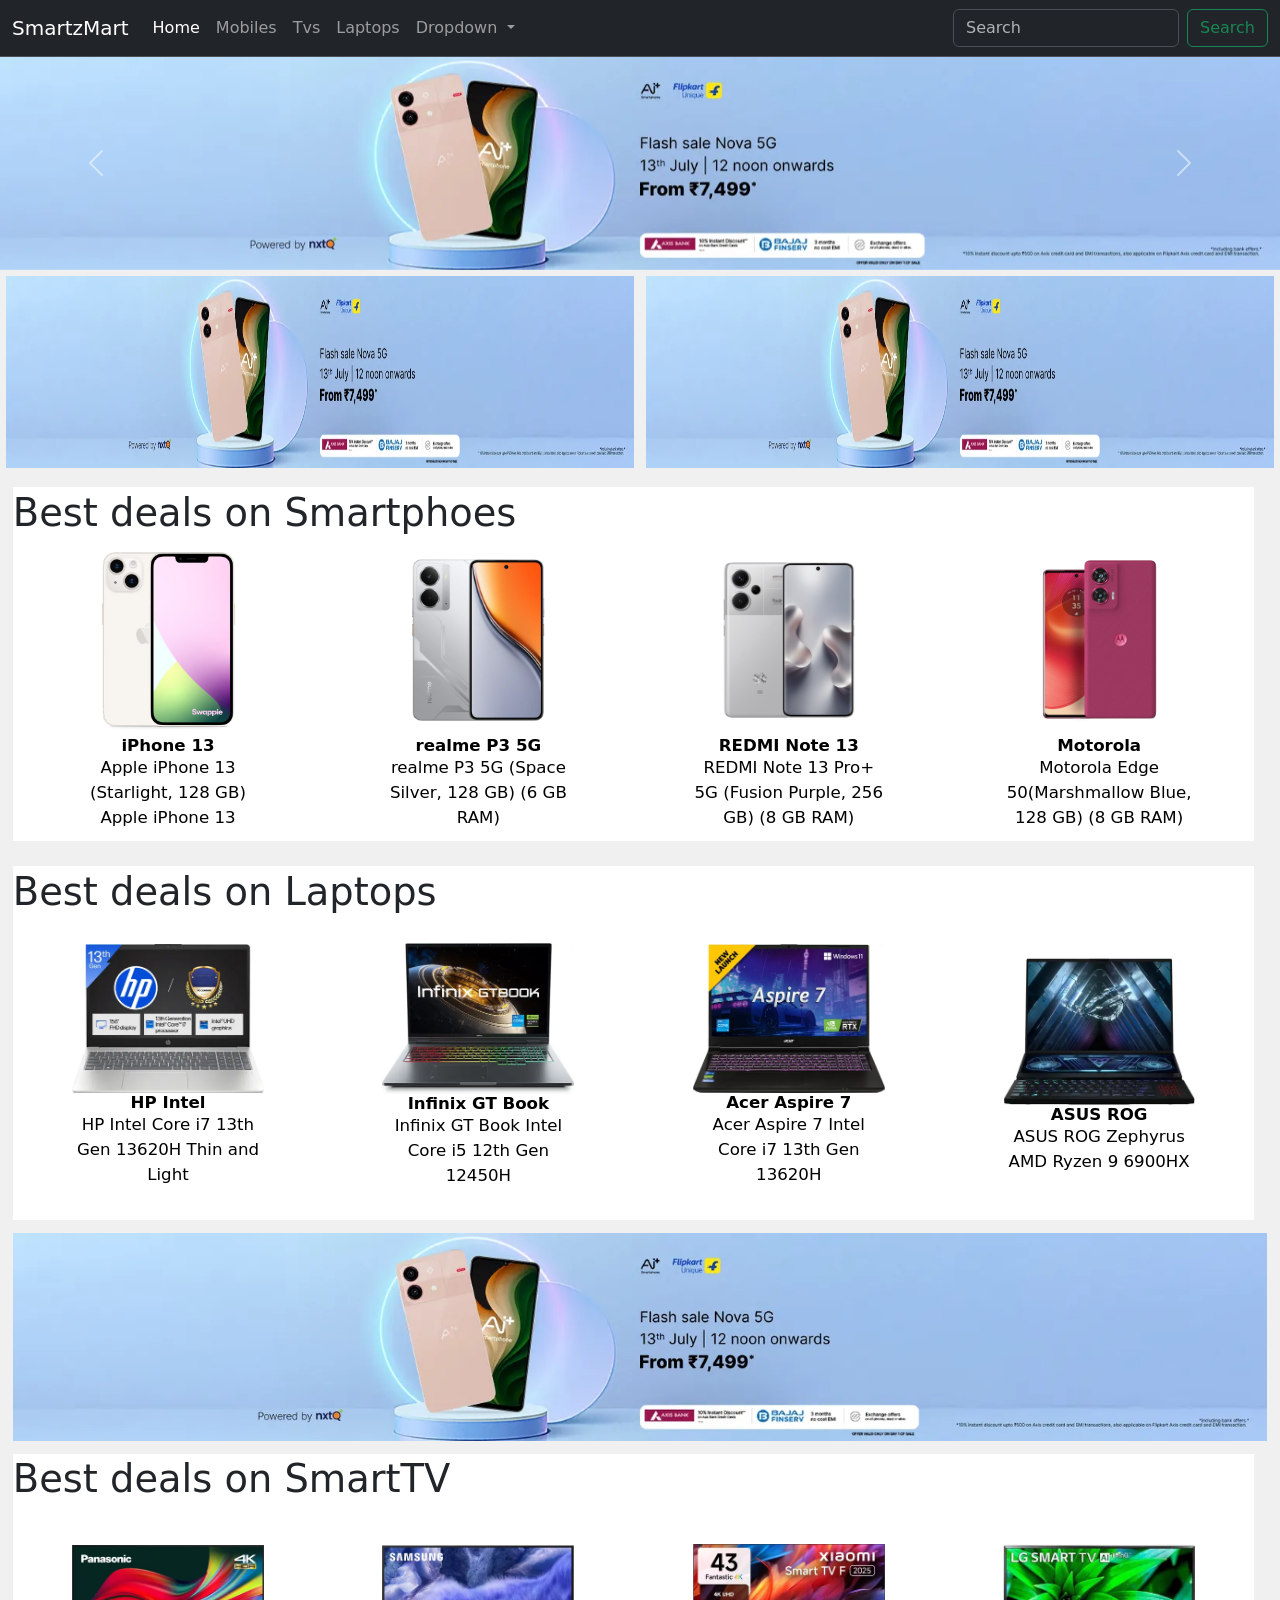
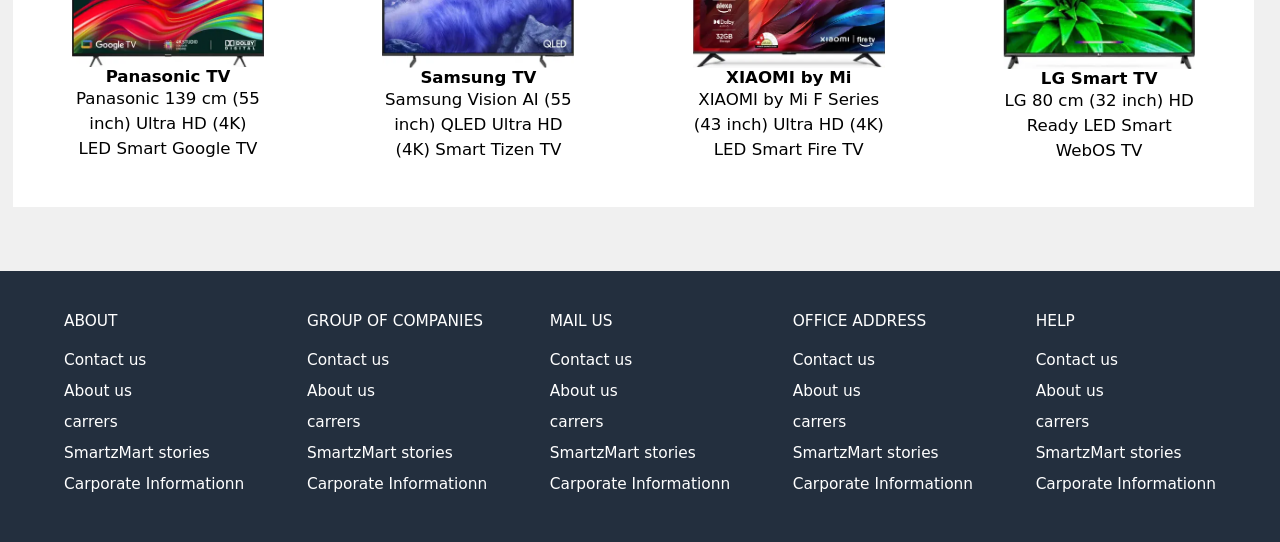
==== index.html @ 35d2e5a9 "Initial project upload" ====
<!DOCTYPE html>
<html lang="en">

<head>
  <meta charset="UTF-8">
  <meta name="viewport" content="width=device-width, initial-scale=1.0">
  <title>Home page</title>
  <link rel="stylesheet" href="	https://cdn.jsdelivr.net/npm/bootstrap@5.3.7/dist/css/bootstrap.min.css">
  <link rel="stylesheet" href="style.css">
</head>

<body>
  <header>
    <nav class="navbar bg-dark border-bottom navbar-expand-md border-body" data-bs-theme="dark">
      <div class="container-fluid">
        <a class="navbar-brand" href="#">SmartzMart</a>
        <button class="navbar-toggler" type="button" data-bs-toggle="collapse" data-bs-target="#navbarSupportedContent"
          aria-controls="navbarSupportedContent" aria-expanded="false" aria-label="Toggle navigation">
          <span class="navbar-toggler-icon"></span>
        </button>
        <div class="collapse navbar-collapse" id="navbarSupportedContent">
          <ul class="navbar-nav me-auto mb-2 mb-lg-0">
            <li class="nav-item">
              <a class="nav-link active" aria-current="page" href="index.html">Home</a>
            </li>
            <li class="nav-item">
              <a class="nav-link" href="mobiles.html">Mobiles</a>
            </li>
            <li class="nav-item">
              <a class="nav-link" href="Tvs.html">Tvs</a>
            </li>
            <li class="nav-item">
              <a class="nav-link" href="laptops.html">Laptops</a>
            </li>
            <li class="nav-item dropdown">
              <a class="nav-link dropdown-toggle" href="#" role="button" data-bs-toggle="dropdown"
                aria-expanded="false">
                Dropdown
              </a>
              <ul class="dropdown-menu">
                <li><a class="dropdown-item" href="Contact.html">Contact us</a></li>
                <li><a class="dropdown-item" href="Support.html">Supports</a></li>
              </ul>
            </li>
          </ul>
          <form class="d-flex" role="search">
            <input class="form-control me-2" type="search" placeholder="Search" aria-label="Search" />
            <button class="btn btn-outline-success" type="submit">Search</button>
          </form>
        </div>
      </div>
    </nav>
  </header>
  <main>
   <div id="carouselExampleInterval" class="carousel slide" data-bs-ride="carousel">
  <div class="carousel-inner">
    <div class="carousel-item active" data-bs-interval="2500">
      <img src="Images/flipcart.webp" class="d-block w-100" alt="image not load..!">
    </div>
    <div class="carousel-item" data-bs-interval="2000">
      <img src="Images/flipcart.webp" class="d-block w-100" alt="image not load..!">
    </div>
    <div class="carousel-item" data-bs-interval="2000">
      <img src="Images/flipcart.webp" class="d-block w-100" alt="image not load..!">
    </div>
     <div class="carousel-item" data-bs-interval="2000">
      <img src="Images/flipcart.webp" class="d-block w-100" alt="image not load..!">
    </div> 
    <div class="carousel-item">
      <img src="Images/flipcart.webp" class="d-block w-100" alt="image not load..!">
    </div>
  </div>
  <button class="carousel-control-prev" type="button" data-bs-target="#carouselExampleInterval" data-bs-slide="prev">
    <span class="carousel-control-prev-icon" aria-hidden="true"></span>
    <span class="visually-hidden">Previous</span>
  </button>
  <button class="carousel-control-next" type="button" data-bs-target="#carouselExampleInterval" data-bs-slide="next">
    <span class="carousel-control-next-icon" aria-hidden="true"></span>
    <span class="visually-hidden">Next</span>
  </button>
  </div>
</div>
<div class="ad1">
      <img src="Images/flipcart.webp" alt="">
      <img src="Images/flipcart.webp" alt="">
    </div>

    <div class="heading">
      <h1>Best deals on Smartphoes</h1>
    </div>
    <div class="cards">
      <div class="card1">
        <a href="mobiles.html" target="_blank"><img src="Images/iphone.avif" class="card-img-top ">
        <div class="card-body">
          <h5 class="card-title"><a href="mobiles.html" target="_blank"><b>iPhone 13</b></h5>
          <p class="card-text">Apple iPhone 13 (Starlight, 128 GB) Apple iPhone 13 </p></a>
        </div>
      </div>
      <div class="card2">
        <a href="mobiles.html"  target="_blank"><img src="Images/realme.png" class="card-img-top">
        <div class="card-body">
          <h5 class="card-title"><a href="mobiles.html" target="_blank"><b>realme P3 5G</b></h5>
          <p class="card-text">realme P3 5G (Space Silver, 128 GB) (6 GB RAM)</p></a>
        </div>
      </div>
      <div class="card3">
        <a href="mobiles.html" target="_blank"><img src="Images/redme.png" class="card-img-top">
        <div class="card-body">
          <h5 class="card-title"><a href="mobiles.html" target="_blank"><b>REDMI Note 13</b></h5>
          <p class="card-text">REDMI Note 13 Pro+ 5G (Fusion Purple, 256 GB) (8 GB RAM)</p></a>
        </div>
      </div>
      <div class="card4">
        <a href="mobiles.html" target="_blank"><img src="Images/moto.png" class="card-img-top">
        <div class="card-body">
          <h5 class="card-title"><a href="mobiles.html" target="_blank"><b>Motorola</b></h5>
          <p class="card-text">Motorola Edge 50(Marshmallow Blue, 128 GB) (8 GB RAM)</p></a>
        </div>
      </div>
    </div>

    
    <div class="heading1">
      <h1>Best deals on Laptops</h1>
    </div>
    <div class="cards1">
      <div class="card5">
        <a href="laptops.html" target="_blank"><img src="Images/Hp.webp" class="card-img-top">
        <div class="card-body">
          <h5 class="card-title"><a href="mobiles.html" target="_blank"><b>HP Intel</b></h5>
          <p class="card-text">HP Intel Core i7 13th Gen 13620H Thin and Light </p></a>
        </div>
      </div>
      <div class="card6">
        <a href="laptops.html" target="_blank"><img src="Images/infinix.webp" class="card-img-top">
        <div class="card-body">
          <h5 class="card-title"><a href="mobiles.html" target="_blank"><b>Infinix GT Book</b></h5>
          <p class="card-text">Infinix GT Book Intel Core i5 12th Gen 12450H</p></a>
        </div>
      </div>
      <div class="card7">
        <a href="laptops.html target="_blank""><img src="Images/acer.webp" class="card-img-top">
        <div class="card-body">
          <h5 class="card-title"><a href="mobiles.html" target="_blank"><b>Acer Aspire 7</b></h5>
          <p class="card-text">Acer Aspire 7 Intel Core i7 13th Gen 13620H</p></a>
        </div>
      </div>
      <div class="card8">
        <a href="laptops.html" target="_blank"><img src="Images/asus.webp" class="card-img-top">
        <div class="card-body">
          <h5 class="card-title"><a href="mobiles.html" target="_blank"><b>ASUS ROG</b></h5>
          <p class="card-text">ASUS ROG Zephyrus AMD Ryzen 9 6900HX</p></a>
        </div>
      </div>
    </div>
     <div class="item">
      <img src="Images/flipcart.webp" class="d-block w-100" alt="image not load..!">
    </div>

    <div class="heading2">
      <h1>Best deals on SmartTV</h1>
    </div>
    <div class="cards2">
      <div class="card9">
        <a href="Tvs.html" target="_blank"><img src="Images/panasonic.webp" class="card-img-top">
        <div class="card-body">
          <h5 class="card-title"><b>Panasonic TV</b></h5>
          <p class="card-text">Panasonic 139 cm (55 inch) Ultra HD (4K) LED Smart Google TV</p></a>
        </div>
      </div>
      <div class="card10">
        <a href="Tvs.html" target="_blank"><img src="Images/samsung.webp" class="card-img-top">
        <div class="card-body">
          <h5 class="card-title"><b>Samsung TV</b></h5>
          <p class="card-text">Samsung Vision AI (55 inch) QLED Ultra HD (4K) Smart Tizen TV</p></a>
        </div>
      </div>
      <div class="card11">
        <a href="Tvs.html" target="_blank"><img src="Images/xiaomi.webp" class="card-img-top">
        <div class="card-body">
          <h5 class="card-title"><b>XIAOMI by Mi</b></h5>
          <p class="card-text">XIAOMI by Mi F Series (43 inch) Ultra HD (4K) LED Smart Fire TV</p></a>
        </div>
      </div>
      <div class="card12">
        <a href="Tvs.html" target="_blank"><img src="Images/LG.webp" class="card-img-top">
        <div class="card-body">
          <h5 class="card-title"><b>LG Smart TV</b></h5>
          <p class="card-text">LG 80 cm (32 inch) HD Ready LED Smart WebOS TV</p></a>
        </div>
      </div>
    </div>
  </main>

  <footer>
    <div class="footer">
      <div class="footer-data">
        <div class="about">
          <ul>
            <p>ABOUT</p>
            <li>Contact us</li>
            <li>About us</li>
            <li>carrers</li>
            <li>SmartzMart stories</li>
            <li>Carporate Informationn</li>
          </ul>
        </div>
        <div class="group-of-companies">
          <ul>
            <p>GROUP OF COMPANIES</p>
            <li>Contact us</li>
            <li>About us</li>
            <li>carrers</li>
            <li>SmartzMart stories</li>
            <li>Carporate Informationn</li>
          </ul>
        </div>
        <div class="mail">
          <ul>
            <p>MAIL US</p>
            <li>Contact us</li>
            <li>About us</li>
            <li>carrers</li>
            <li>SmartzMart stories</li>
            <li>Carporate Informationn</li>
          </ul>
        </div>
        <div class="office-address">
          <ul>
            <p>OFFICE ADDRESS</p>
            <li>Contact us</li>
            <li>About us</li>
            <li>carrers</li>
            <li>SmartzMart stories</li>
            <li>Carporate Informationn</li>
          </ul>
        </div>
        <div class="help">
          <ul>
            <p>HELP</p>
            <li>Contact us</li>
            <li>About us</li>
            <li>carrers</li>
            <li>SmartzMart stories</li>
            <li>Carporate Informationn</li>
          </ul>
        </div>
      </div>
    </div>
  </footer>
  <script src="https://cdn.jsdelivr.net/npm/bootstrap@5.3.7/dist/js/bootstrap.bundle.min.js" rel="stylesheet"></script>
</body>

</html>
---- style.css ----
* {
    margin: 0;
    padding: 0;
}

body {
    background-color: #f0f0f0;
}

.ad1 {
    display: flex;
    justify-content: space-between;
    padding: 0.5vw;
}

.ad1 img {
    width: 49vw;
    height: 15vw;
}

.card-title,
.card-text {
    font-size: 1.3vw;
    text-align: center;
}

.cards {
    display: flex;
    justify-content: space-around;
    position: relative;
    background-color: rgb(255, 255, 255);
    width: 97vw;
    height: 24vw;
    left: 1vw;
    align-items: center;
}

.card1 {
    width: 15vw;

}

.card2 {
    width: 15vw;

}

.card3 {
    width: 15vw;

}

.card4 {
    width: 15vw;

}

.cards1 {
    display: flex;
    justify-content: space-around;
    position: relative;
    background-color: rgb(255, 255, 255);
    width: 97vw;
    top: 1vw;
    height: 24vw;
    left: 1vw;
    align-items: center;
}

.card5 {
    width: 15vw;

}

.card6 {
    width: 15vw;

}

.card7 {
    width: 15vw;

}

.card8 {
    width: 15vw;

}

.cards2 {
    display: flex;
    justify-content: space-around;
    position: relative;
    top: 2vw;
    background-color: rgb(255, 255, 255);
    width: 97vw;
    height: 24vw;
    left: 1vw;
    align-items: center;
}

.card9 {
    width: 15vw;

}

.card10 {
    width: 15vw;

}

.card11 {
    width: 15vw;

}

.card12 {
    width: 15vw;

}

.heading h1 {
    position: relative;
    top: 1vw;
    display: flex;
    font-size: 3vw;
    background-color: rgb(255, 255, 255);
    width: 97vw;
    left: 1vw;
    height: 4vw;
    align-items: anchor-center;
}

.heading1 h1 {
    position: relative;
    top: 2vw;
    display: flex;
    font-size: 3vw;
    background-color: rgb(255, 255, 255);
    width: 97vw;
    left: 1vw;
    height: 4vw;
    align-items: center;
}

.heading2 h1 {
    position: relative;
    top: 3vw;
    display: flex;
    font-size: 3vw;
    background-color: rgb(255, 255, 255);
    width: 97vw;
    left: 1vw;
    height: 4vw;
    align-items: center;
}
@media (max-width: 768px) {
    .heading h1 {
        display: flex;
        justify-content: center;
        text-align: center;
        font-size: 4vw;
    }
      .heading1 h1 {
        display: flex;
        justify-content: center;
        text-align: center;
        font-size: 4vw;
    } 
     .heading2 h1 {
        display: flex;
        justify-content: center;
        text-align: center;
        font-size: 4vw;
    }

    
}
.col-md {
    display: flex;
    justify-content: space-around;
    gap: 15vw;
}

a {
    text-decoration: none;
    color: black
}
.item{
        width: 98%;
    position: relative;
    left: 1vw;
    top: 2vw;
}

.footer {
    background-color: #232F3E;
    height: auto;
    padding: 3vw 5vw;
    position: relative;
    top: 7vw;
}

.footer-data {
    display: flex;
    flex-wrap: wrap;
    justify-content: space-between;
    color: white;
    font-size: clamp(0.8rem, 1.2vw, 1.1rem);
    width: 100%;
    gap: 2vw;
}

.footer-data ul {
    margin: 0;
    padding: 0;
}

.footer-data ul li {
    list-style: none;
    margin-bottom: 0.5rem;
}
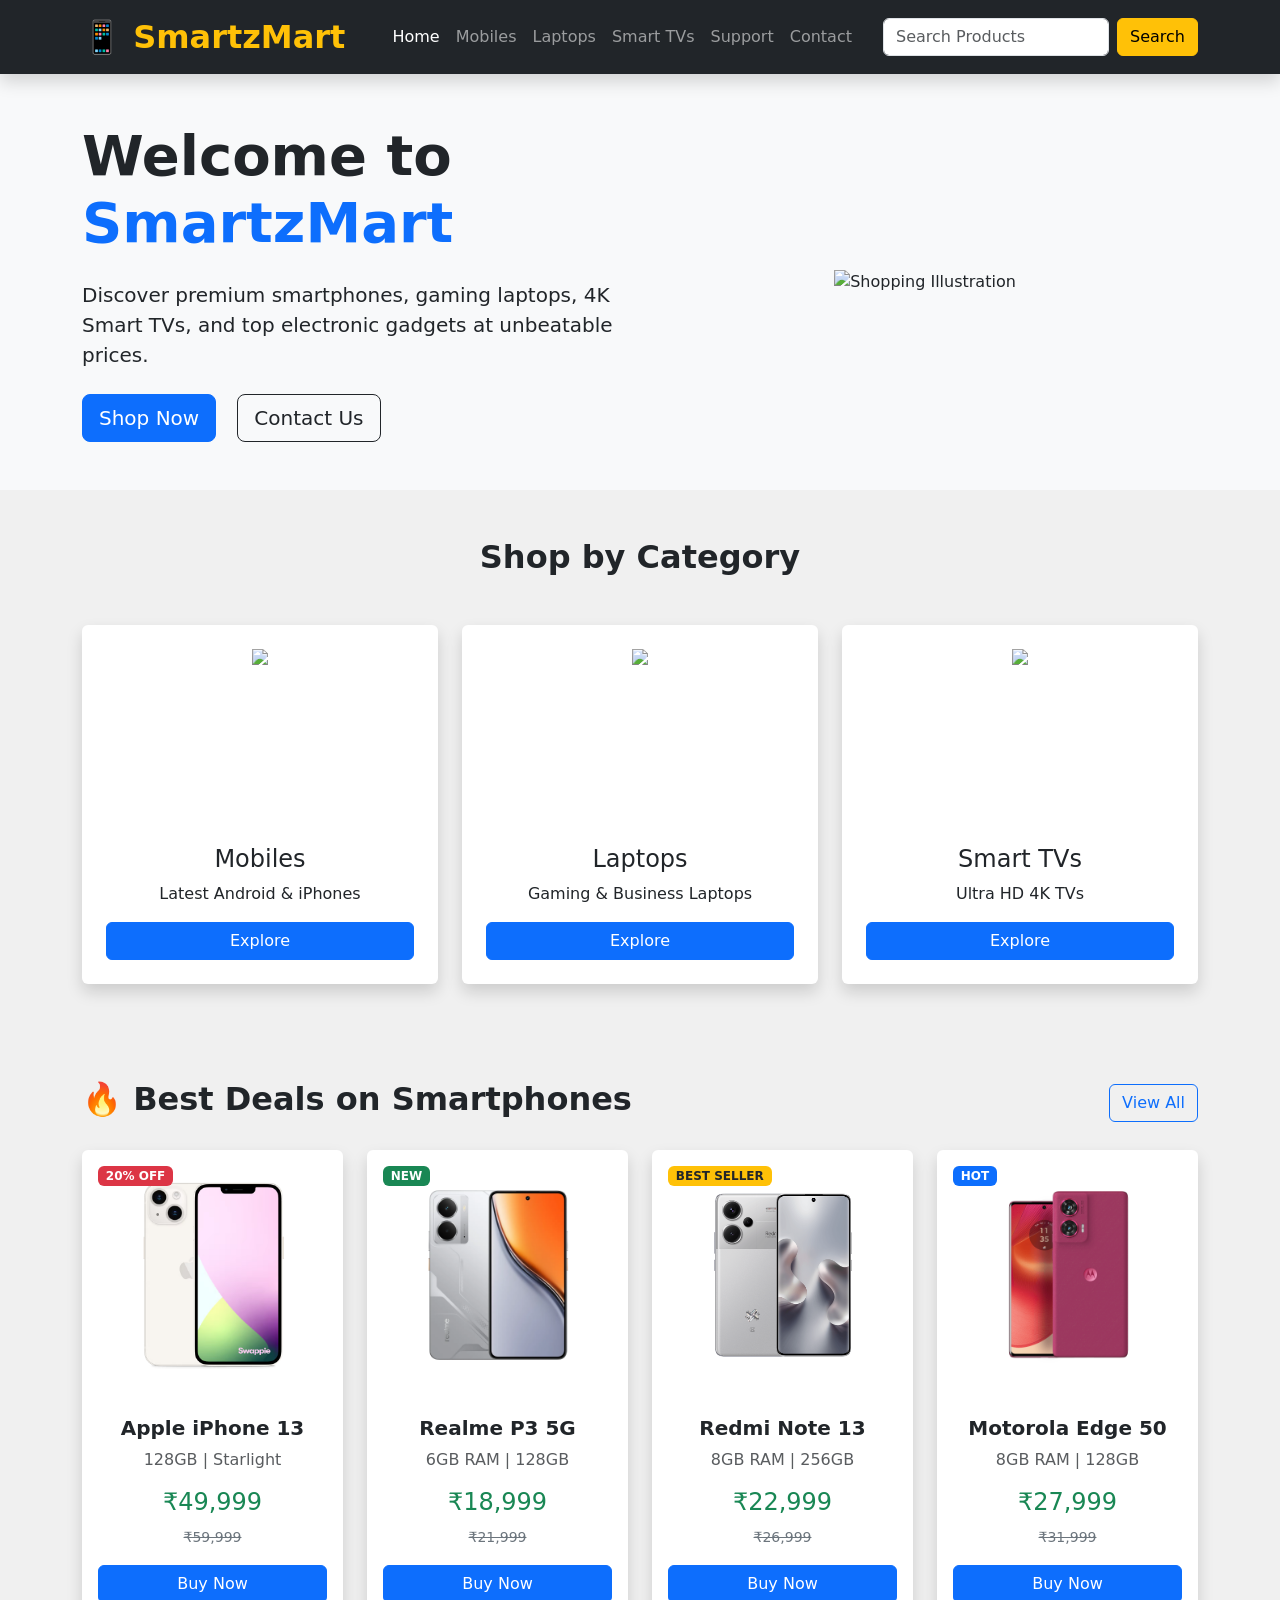
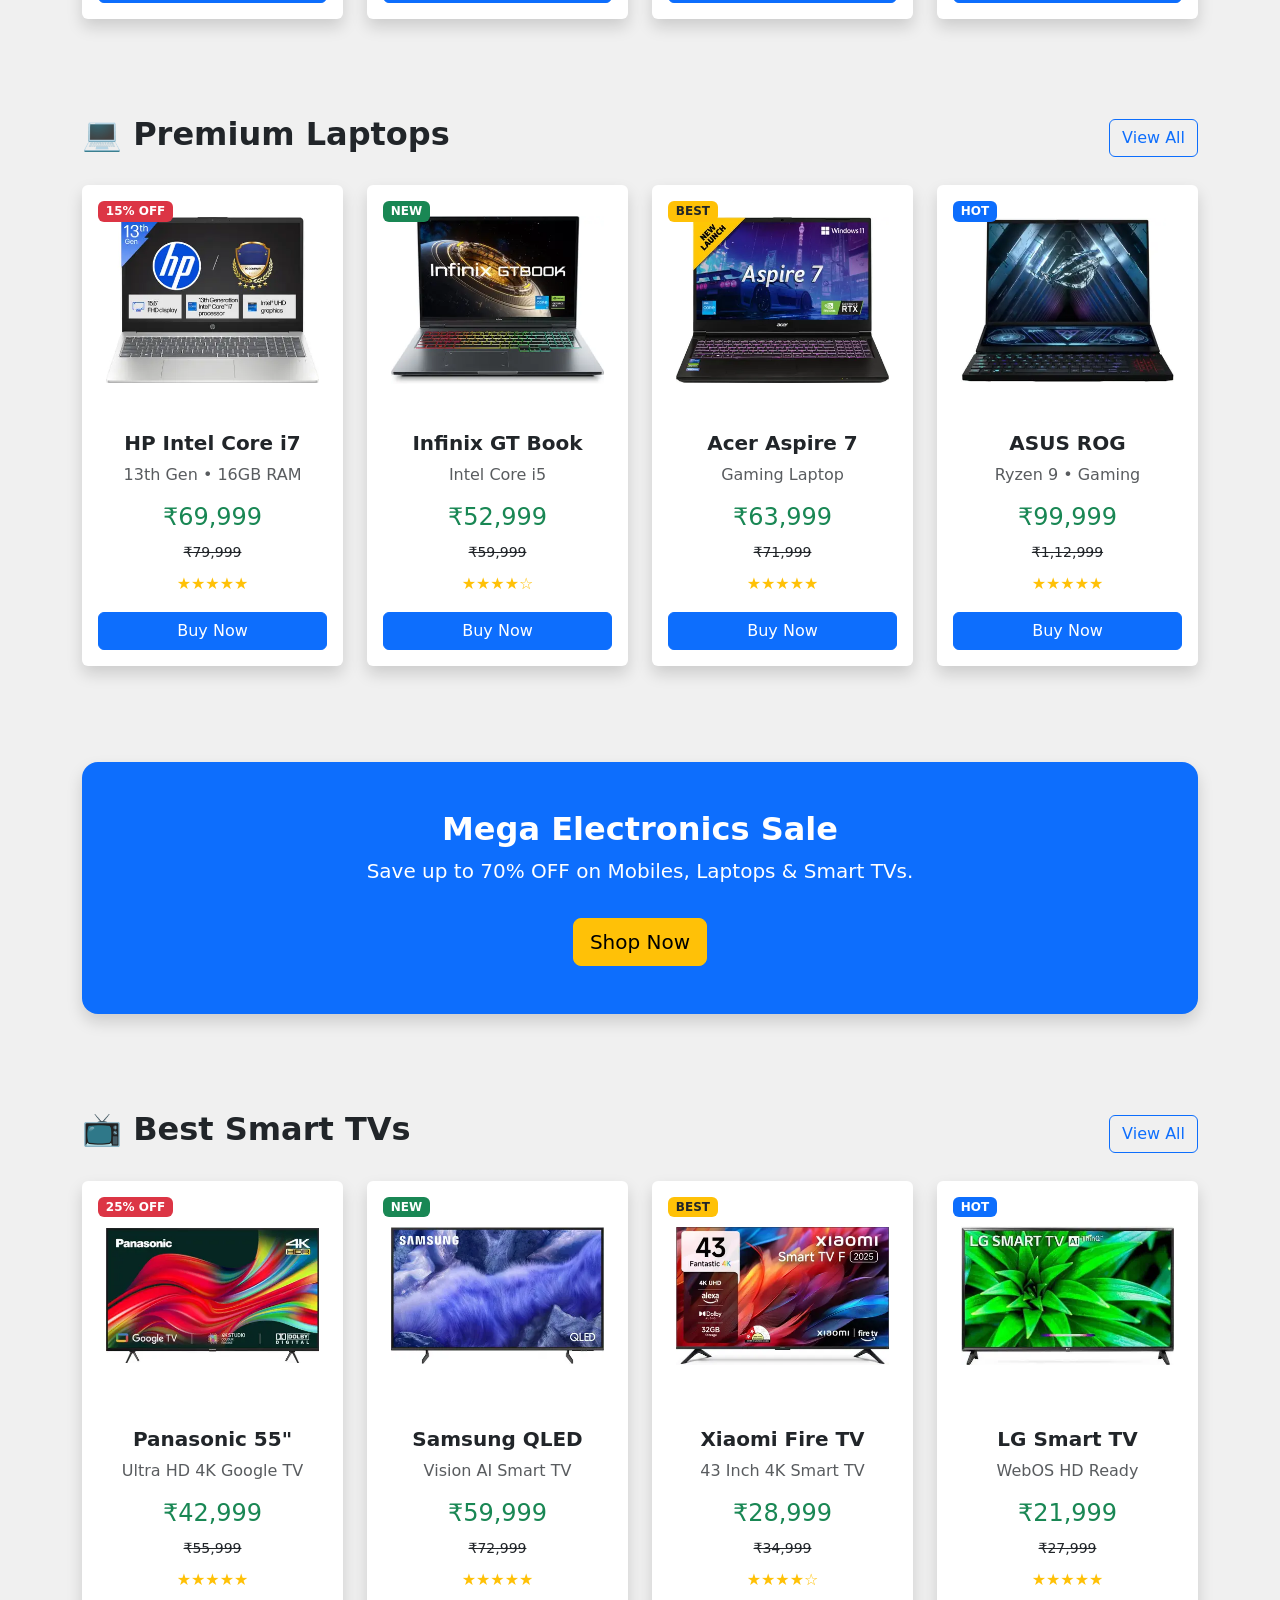
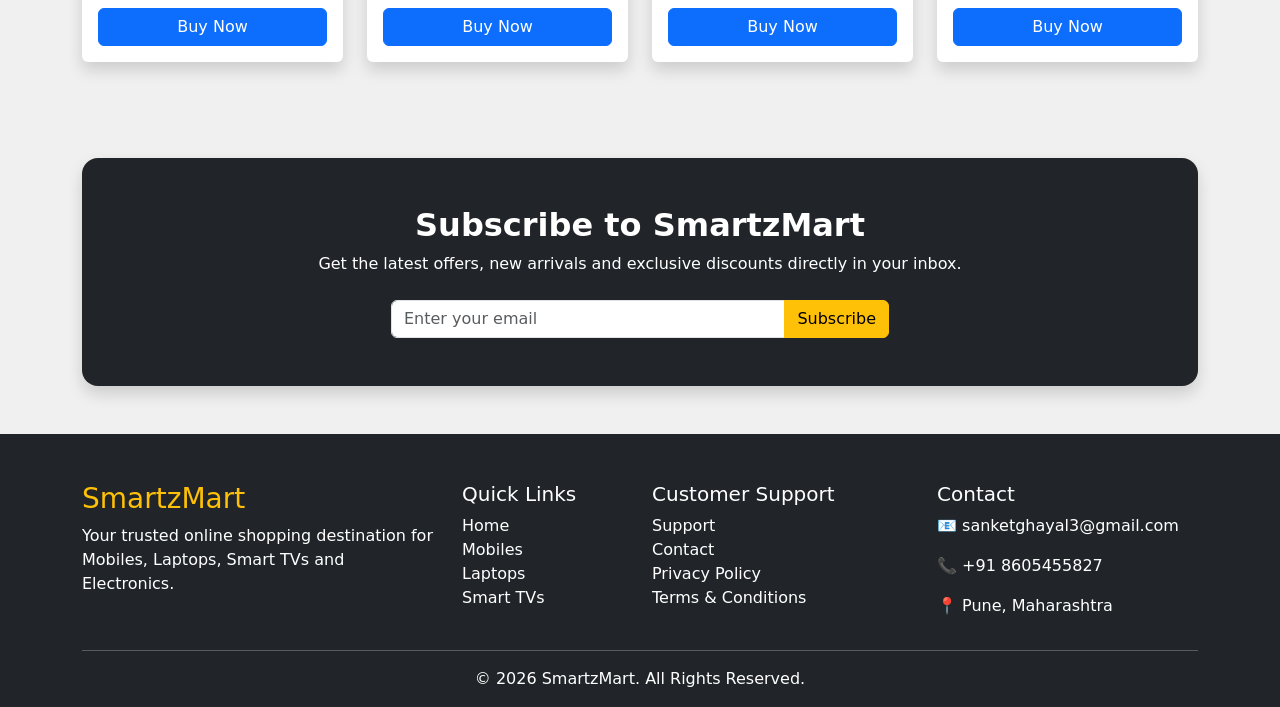
==== commit 7110a3c1: "Update print statement from 'Hello' to 'Goodbye'" ====
--- a/index.html
+++ b/index.html
@@ -1,254 +1,1059 @@
 <!DOCTYPE html>
 <html lang="en">
-
 <head>
   <meta charset="UTF-8">
   <meta name="viewport" content="width=device-width, initial-scale=1.0">
-  <title>Home page</title>
-  <link rel="stylesheet" href="	https://cdn.jsdelivr.net/npm/bootstrap@5.3.7/dist/css/bootstrap.min.css">
+  <title>SmartzMart – Home</title>
+  <!-- Bootstrap CSS — NO leading space! -->
+  <link rel="stylesheet" href="https://cdn.jsdelivr.net/npm/bootstrap@5.3.7/dist/css/bootstrap.min.css">
   <link rel="stylesheet" href="style.css">
 </head>
-
 <body>
-  <header>
-    <nav class="navbar bg-dark border-bottom navbar-expand-md border-body" data-bs-theme="dark">
-      <div class="container-fluid">
-        <a class="navbar-brand" href="#">SmartzMart</a>
-        <button class="navbar-toggler" type="button" data-bs-toggle="collapse" data-bs-target="#navbarSupportedContent"
-          aria-controls="navbarSupportedContent" aria-expanded="false" aria-label="Toggle navigation">
-          <span class="navbar-toggler-icon"></span>
+
+<!-- ================= NAVBAR ================= -->
+
+<nav class="navbar navbar-expand-lg navbar-dark bg-dark sticky-top shadow">
+    <div class="container">
+
+        <!-- Logo -->
+        <a class="navbar-brand fw-bold fs-2 text-warning" href="index.html">
+            📱 SmartzMart
+        </a>
+
+        <!-- Mobile Toggle -->
+        <button class="navbar-toggler" type="button"
+            data-bs-toggle="collapse"
+            data-bs-target="#navbarNav">
+
+            <span class="navbar-toggler-icon"></span>
         </button>
-        <div class="collapse navbar-collapse" id="navbarSupportedContent">
-          <ul class="navbar-nav me-auto mb-2 mb-lg-0">
-            <li class="nav-item">
-              <a class="nav-link active" aria-current="page" href="index.html">Home</a>
-            </li>
-            <li class="nav-item">
-              <a class="nav-link" href="mobiles.html">Mobiles</a>
-            </li>
-            <li class="nav-item">
-              <a class="nav-link" href="Tvs.html">Tvs</a>
-            </li>
-            <li class="nav-item">
-              <a class="nav-link" href="laptops.html">Laptops</a>
-            </li>
-            <li class="nav-item dropdown">
-              <a class="nav-link dropdown-toggle" href="#" role="button" data-bs-toggle="dropdown"
-                aria-expanded="false">
-                Dropdown
-              </a>
-              <ul class="dropdown-menu">
-                <li><a class="dropdown-item" href="Contact.html">Contact us</a></li>
-                <li><a class="dropdown-item" href="Support.html">Supports</a></li>
-              </ul>
-            </li>
-          </ul>
-          <form class="d-flex" role="search">
-            <input class="form-control me-2" type="search" placeholder="Search" aria-label="Search" />
-            <button class="btn btn-outline-success" type="submit">Search</button>
-          </form>
+
+        <div class="collapse navbar-collapse" id="navbarNav">
+
+            <!-- Menu -->
+            <ul class="navbar-nav mx-auto">
+
+                <li class="nav-item">
+                    <a class="nav-link active" href="index.html">Home</a>
+                </li>
+
+                <li class="nav-item">
+                    <a class="nav-link" href="mobiles.html">Mobiles</a>
+                </li>
+
+                <li class="nav-item">
+                    <a class="nav-link" href="laptops.html">Laptops</a>
+                </li>
+
+                <li class="nav-item">
+                    <a class="nav-link" href="Tvs.html">Smart TVs</a>
+                </li>
+
+                <li class="nav-item">
+                    <a class="nav-link" href="Support.html">Support</a>
+                </li>
+
+                <li class="nav-item">
+                    <a class="nav-link" href="Contact.html">Contact</a>
+                </li>
+
+            </ul>
+
+            <!-- Search -->
+            <form class="d-flex">
+                <input class="form-control me-2"
+                    type="search"
+                    placeholder="Search Products">
+
+                <button class="btn btn-warning">
+                    Search
+                </button>
+            </form>
+
         </div>
-      </div>
-    </nav>
-  </header>
-  <main>
-   <div id="carouselExampleInterval" class="carousel slide" data-bs-ride="carousel">
-  <div class="carousel-inner">
-    <div class="carousel-item active" data-bs-interval="2500">
-      <img src="Images/flipcart.webp" class="d-block w-100" alt="image not load..!">
     </div>
-    <div class="carousel-item" data-bs-interval="2000">
-      <img src="Images/flipcart.webp" class="d-block w-100" alt="image not load..!">
-    </div>
-    <div class="carousel-item" data-bs-interval="2000">
-      <img src="Images/flipcart.webp" class="d-block w-100" alt="image not load..!">
-    </div>
-     <div class="carousel-item" data-bs-interval="2000">
-      <img src="Images/flipcart.webp" class="d-block w-100" alt="image not load..!">
-    </div> 
-    <div class="carousel-item">
-      <img src="Images/flipcart.webp" class="d-block w-100" alt="image not load..!">
-    </div>
-  </div>
-  <button class="carousel-control-prev" type="button" data-bs-target="#carouselExampleInterval" data-bs-slide="prev">
-    <span class="carousel-control-prev-icon" aria-hidden="true"></span>
-    <span class="visually-hidden">Previous</span>
-  </button>
-  <button class="carousel-control-next" type="button" data-bs-target="#carouselExampleInterval" data-bs-slide="next">
-    <span class="carousel-control-next-icon" aria-hidden="true"></span>
-    <span class="visually-hidden">Next</span>
-  </button>
-  </div>
-</div>
-<div class="ad1">
-      <img src="Images/flipcart.webp" alt="">
-      <img src="Images/flipcart.webp" alt="">
-    </div>
-
-    <div class="heading">
-      <h1>Best deals on Smartphoes</h1>
-    </div>
-    <div class="cards">
-      <div class="card1">
-        <a href="mobiles.html" target="_blank"><img src="Images/iphone.avif" class="card-img-top ">
-        <div class="card-body">
-          <h5 class="card-title"><a href="mobiles.html" target="_blank"><b>iPhone 13</b></h5>
-          <p class="card-text">Apple iPhone 13 (Starlight, 128 GB) Apple iPhone 13 </p></a>
-        </div>
-      </div>
-      <div class="card2">
-        <a href="mobiles.html"  target="_blank"><img src="Images/realme.png" class="card-img-top">
-        <div class="card-body">
-          <h5 class="card-title"><a href="mobiles.html" target="_blank"><b>realme P3 5G</b></h5>
-          <p class="card-text">realme P3 5G (Space Silver, 128 GB) (6 GB RAM)</p></a>
-        </div>
-      </div>
-      <div class="card3">
-        <a href="mobiles.html" target="_blank"><img src="Images/redme.png" class="card-img-top">
-        <div class="card-body">
-          <h5 class="card-title"><a href="mobiles.html" target="_blank"><b>REDMI Note 13</b></h5>
-          <p class="card-text">REDMI Note 13 Pro+ 5G (Fusion Purple, 256 GB) (8 GB RAM)</p></a>
-        </div>
-      </div>
-      <div class="card4">
-        <a href="mobiles.html" target="_blank"><img src="Images/moto.png" class="card-img-top">
-        <div class="card-body">
-          <h5 class="card-title"><a href="mobiles.html" target="_blank"><b>Motorola</b></h5>
-          <p class="card-text">Motorola Edge 50(Marshmallow Blue, 128 GB) (8 GB RAM)</p></a>
-        </div>
-      </div>
-    </div>
-
-    
-    <div class="heading1">
-      <h1>Best deals on Laptops</h1>
-    </div>
-    <div class="cards1">
-      <div class="card5">
-        <a href="laptops.html" target="_blank"><img src="Images/Hp.webp" class="card-img-top">
-        <div class="card-body">
-          <h5 class="card-title"><a href="mobiles.html" target="_blank"><b>HP Intel</b></h5>
-          <p class="card-text">HP Intel Core i7 13th Gen 13620H Thin and Light </p></a>
-        </div>
-      </div>
-      <div class="card6">
-        <a href="laptops.html" target="_blank"><img src="Images/infinix.webp" class="card-img-top">
-        <div class="card-body">
-          <h5 class="card-title"><a href="mobiles.html" target="_blank"><b>Infinix GT Book</b></h5>
-          <p class="card-text">Infinix GT Book Intel Core i5 12th Gen 12450H</p></a>
-        </div>
-      </div>
-      <div class="card7">
-        <a href="laptops.html target="_blank""><img src="Images/acer.webp" class="card-img-top">
-        <div class="card-body">
-          <h5 class="card-title"><a href="mobiles.html" target="_blank"><b>Acer Aspire 7</b></h5>
-          <p class="card-text">Acer Aspire 7 Intel Core i7 13th Gen 13620H</p></a>
-        </div>
-      </div>
-      <div class="card8">
-        <a href="laptops.html" target="_blank"><img src="Images/asus.webp" class="card-img-top">
-        <div class="card-body">
-          <h5 class="card-title"><a href="mobiles.html" target="_blank"><b>ASUS ROG</b></h5>
-          <p class="card-text">ASUS ROG Zephyrus AMD Ryzen 9 6900HX</p></a>
-        </div>
-      </div>
-    </div>
-     <div class="item">
-      <img src="Images/flipcart.webp" class="d-block w-100" alt="image not load..!">
-    </div>
-
-    <div class="heading2">
-      <h1>Best deals on SmartTV</h1>
-    </div>
-    <div class="cards2">
-      <div class="card9">
-        <a href="Tvs.html" target="_blank"><img src="Images/panasonic.webp" class="card-img-top">
-        <div class="card-body">
-          <h5 class="card-title"><b>Panasonic TV</b></h5>
-          <p class="card-text">Panasonic 139 cm (55 inch) Ultra HD (4K) LED Smart Google TV</p></a>
-        </div>
-      </div>
-      <div class="card10">
-        <a href="Tvs.html" target="_blank"><img src="Images/samsung.webp" class="card-img-top">
-        <div class="card-body">
-          <h5 class="card-title"><b>Samsung TV</b></h5>
-          <p class="card-text">Samsung Vision AI (55 inch) QLED Ultra HD (4K) Smart Tizen TV</p></a>
-        </div>
-      </div>
-      <div class="card11">
-        <a href="Tvs.html" target="_blank"><img src="Images/xiaomi.webp" class="card-img-top">
-        <div class="card-body">
-          <h5 class="card-title"><b>XIAOMI by Mi</b></h5>
-          <p class="card-text">XIAOMI by Mi F Series (43 inch) Ultra HD (4K) LED Smart Fire TV</p></a>
-        </div>
-      </div>
-      <div class="card12">
-        <a href="Tvs.html" target="_blank"><img src="Images/LG.webp" class="card-img-top">
-        <div class="card-body">
-          <h5 class="card-title"><b>LG Smart TV</b></h5>
-          <p class="card-text">LG 80 cm (32 inch) HD Ready LED Smart WebOS TV</p></a>
-        </div>
-      </div>
-    </div>
-  </main>
-
-  <footer>
-    <div class="footer">
-      <div class="footer-data">
-        <div class="about">
-          <ul>
-            <p>ABOUT</p>
-            <li>Contact us</li>
-            <li>About us</li>
-            <li>carrers</li>
-            <li>SmartzMart stories</li>
-            <li>Carporate Informationn</li>
-          </ul>
-        </div>
-        <div class="group-of-companies">
-          <ul>
-            <p>GROUP OF COMPANIES</p>
-            <li>Contact us</li>
-            <li>About us</li>
-            <li>carrers</li>
-            <li>SmartzMart stories</li>
-            <li>Carporate Informationn</li>
-          </ul>
-        </div>
-        <div class="mail">
-          <ul>
-            <p>MAIL US</p>
-            <li>Contact us</li>
-            <li>About us</li>
-            <li>carrers</li>
-            <li>SmartzMart stories</li>
-            <li>Carporate Informationn</li>
-          </ul>
-        </div>
-        <div class="office-address">
-          <ul>
-            <p>OFFICE ADDRESS</p>
-            <li>Contact us</li>
-            <li>About us</li>
-            <li>carrers</li>
-            <li>SmartzMart stories</li>
-            <li>Carporate Informationn</li>
-          </ul>
-        </div>
-        <div class="help">
-          <ul>
-            <p>HELP</p>
-            <li>Contact us</li>
-            <li>About us</li>
-            <li>carrers</li>
-            <li>SmartzMart stories</li>
-            <li>Carporate Informationn</li>
-          </ul>
-        </div>
-      </div>
-    </div>
-  </footer>
-  <script src="https://cdn.jsdelivr.net/npm/bootstrap@5.3.7/dist/js/bootstrap.bundle.min.js" rel="stylesheet"></script>
+</nav>
+<!-- ================= HERO ================= -->
+
+<section class="container-fluid bg-light py-5">
+
+<div class="container">
+
+<div class="row align-items-center">
+
+<div class="col-lg-6">
+
+<h1 class="display-4 fw-bold">
+
+Welcome to
+
+<span class="text-primary">
+
+SmartzMart
+
+</span>
+
+</h1>
+
+<p class="lead mt-4">
+
+Discover premium smartphones,
+
+gaming laptops,
+
+4K Smart TVs,
+
+and top electronic gadgets
+
+at unbeatable prices.
+
+</p>
+
+<div class="mt-4">
+
+<a href="mobiles.html"
+
+class="btn btn-primary btn-lg me-3">
+
+Shop Now
+
+</a>
+
+<a href="Contact.html"
+
+class="btn btn-outline-dark btn-lg">
+
+Contact Us
+
+</a>
+
+</div>
+
+</div>
+
+<div class="col-lg-6 text-center">
+
+<img src="Images/hero-shopping.png"
+
+class="img-fluid"
+
+alt="Shopping Illustration">
+
+</div>
+
+</div>
+
+</div>
+
+</section>
+
+<!-- ================= FEATURED CATEGORIES ================= -->
+
+<section class="container py-5">
+
+<h2 class="text-center fw-bold mb-5">
+
+Shop by Category
+
+</h2>
+
+<div class="row g-4">
+
+<div class="col-md-4">
+
+<div class="card shadow border-0 text-center p-4">
+
+<img src="Images/mobile-category.png"
+
+class="img-fluid mx-auto"
+
+style="height:180px;object-fit:contain;">
+
+<h4 class="mt-3">
+
+Mobiles
+
+</h4>
+
+<p>
+
+Latest Android & iPhones
+
+</p>
+
+<a href="mobiles.html"
+
+class="btn btn-primary">
+
+Explore
+
+</a>
+
+</div>
+
+</div>
+
+<div class="col-md-4">
+
+<div class="card shadow border-0 text-center p-4">
+
+<img src="Images/laptop-category.png"
+
+class="img-fluid mx-auto"
+
+style="height:180px;object-fit:contain;">
+
+<h4 class="mt-3">
+
+Laptops
+
+</h4>
+
+<p>
+
+Gaming & Business Laptops
+
+</p>
+
+<a href="laptops.html"
+
+class="btn btn-primary">
+
+Explore
+
+</a>
+
+</div>
+
+</div>
+
+<div class="col-md-4">
+
+<div class="card shadow border-0 text-center p-4">
+
+<img src="Images/tv-category.png"
+
+class="img-fluid mx-auto"
+
+style="height:180px;object-fit:contain;">
+
+<h4 class="mt-3">
+
+Smart TVs
+
+</h4>
+
+<p>
+
+Ultra HD 4K TVs
+
+</p>
+
+<a href="Tvs.html"
+
+class="btn btn-primary">
+
+Explore
+
+</a>
+
+</div>
+
+</div>
+
+</div>
+
+</section>
+<!-- ================= FEATURED MOBILES ================= -->
+
+<section class="container py-5">
+
+<div class="d-flex justify-content-between align-items-center mb-4">
+
+<h2 class="fw-bold">🔥 Best Deals on Smartphones</h2>
+
+<a href="mobiles.html" class="btn btn-outline-primary">
+View All
+</a>
+
+</div>
+
+<div class="row g-4">
+
+<!-- Product 1 -->
+
+<div class="col-lg-3 col-md-6">
+
+<div class="card h-100 shadow border-0 product-card">
+
+<span class="badge bg-danger position-absolute m-3">
+20% OFF
+</span>
+
+<img src="Images/iphone.avif"
+class="card-img-top p-4"
+style="height:250px;object-fit:contain;">
+
+<div class="card-body text-center">
+
+<h5 class="fw-bold">
+Apple iPhone 13
+</h5>
+
+<p class="text-muted">
+128GB | Starlight
+</p>
+
+<h4 class="text-success">
+₹49,999
+</h4>
+
+<small class="text-decoration-line-through text-secondary">
+₹59,999
+</small>
+
+<div class="mt-3">
+
+<a href="mobiles.html"
+class="btn btn-primary w-100">
+
+Buy Now
+
+</a>
+
+</div>
+
+</div>
+
+</div>
+
+</div>
+
+<!-- Product 2 -->
+
+<div class="col-lg-3 col-md-6">
+
+<div class="card h-100 shadow border-0 product-card">
+
+<span class="badge bg-success position-absolute m-3">
+NEW
+</span>
+
+<img src="Images/realme.png"
+class="card-img-top p-4"
+style="height:250px;object-fit:contain;">
+
+<div class="card-body text-center">
+
+<h5 class="fw-bold">
+Realme P3 5G
+</h5>
+
+<p class="text-muted">
+6GB RAM | 128GB
+</p>
+
+<h4 class="text-success">
+₹18,999
+</h4>
+
+<small class="text-decoration-line-through text-secondary">
+₹21,999
+</small>
+
+<div class="mt-3">
+
+<a href="mobiles.html"
+class="btn btn-primary w-100">
+
+Buy Now
+
+</a>
+
+</div>
+
+</div>
+
+</div>
+
+</div>
+
+<!-- Product 3 -->
+
+<div class="col-lg-3 col-md-6">
+
+<div class="card h-100 shadow border-0 product-card">
+
+<span class="badge bg-warning text-dark position-absolute m-3">
+BEST SELLER
+</span>
+
+<img src="Images/redme.png"
+class="card-img-top p-4"
+style="height:250px;object-fit:contain;">
+
+<div class="card-body text-center">
+
+<h5 class="fw-bold">
+Redmi Note 13
+</h5>
+
+<p class="text-muted">
+8GB RAM | 256GB
+</p>
+
+<h4 class="text-success">
+₹22,999
+</h4>
+
+<small class="text-decoration-line-through text-secondary">
+₹26,999
+</small>
+
+<div class="mt-3">
+
+<a href="mobiles.html"
+class="btn btn-primary w-100">
+
+Buy Now
+
+</a>
+
+</div>
+
+</div>
+
+</div>
+
+</div>
+
+<!-- Product 4 -->
+
+<div class="col-lg-3 col-md-6">
+
+<div class="card h-100 shadow border-0 product-card">
+
+<span class="badge bg-primary position-absolute m-3">
+HOT
+</span>
+
+<img src="Images/moto.png"
+class="card-img-top p-4"
+style="height:250px;object-fit:contain;">
+
+<div class="card-body text-center">
+
+<h5 class="fw-bold">
+Motorola Edge 50
+</h5>
+
+<p class="text-muted">
+8GB RAM | 128GB
+</p>
+
+<h4 class="text-success">
+₹27,999
+</h4>
+
+<small class="text-decoration-line-through text-secondary">
+₹31,999
+</small>
+
+<div class="mt-3">
+
+<a href="mobiles.html"
+class="btn btn-primary w-100">
+
+Buy Now
+
+</a>
+
+</div>
+
+</div>
+
+</div>
+
+</div>
+
+</div>
+
+</section>
+<!-- ================= LAPTOP SECTION ================= -->
+
+<section class="container py-5">
+
+<div class="d-flex justify-content-between align-items-center mb-4">
+
+<h2 class="fw-bold">
+💻 Premium Laptops
+</h2>
+
+<a href="laptops.html" class="btn btn-outline-primary">
+View All
+</a>
+
+</div>
+
+<div class="row g-4">
+
+<!-- HP -->
+
+<div class="col-lg-3 col-md-6">
+
+<div class="card product-card h-100 shadow border-0">
+
+<span class="badge bg-danger position-absolute m-3">
+15% OFF
+</span>
+
+<img src="Images/Hp.webp"
+class="card-img-top p-4"
+style="height:230px;object-fit:contain;">
+
+<div class="card-body text-center">
+
+<h5 class="fw-bold">
+HP Intel Core i7
+</h5>
+
+<p class="text-muted">
+13th Gen • 16GB RAM
+</p>
+
+<h4 class="text-success">
+₹69,999
+</h4>
+
+<small class="text-decoration-line-through">
+₹79,999
+</small>
+
+<div class="text-warning mt-2">
+★★★★★
+</div>
+
+<a href="laptops.html"
+class="btn btn-primary w-100 mt-3">
+
+Buy Now
+
+</a>
+
+</div>
+
+</div>
+
+</div>
+
+<!-- Infinix -->
+
+<div class="col-lg-3 col-md-6">
+
+<div class="card product-card h-100 shadow border-0">
+
+<span class="badge bg-success position-absolute m-3">
+NEW
+</span>
+
+<img src="Images/infinix.webp"
+class="card-img-top p-4"
+style="height:230px;object-fit:contain;">
+
+<div class="card-body text-center">
+
+<h5 class="fw-bold">
+Infinix GT Book
+</h5>
+
+<p class="text-muted">
+Intel Core i5
+</p>
+
+<h4 class="text-success">
+₹52,999
+</h4>
+
+<small class="text-decoration-line-through">
+₹59,999
+</small>
+
+<div class="text-warning mt-2">
+★★★★☆
+</div>
+
+<a href="laptops.html"
+class="btn btn-primary w-100 mt-3">
+
+Buy Now
+
+</a>
+
+</div>
+
+</div>
+
+</div>
+
+<!-- Acer -->
+
+<div class="col-lg-3 col-md-6">
+
+<div class="card product-card h-100 shadow border-0">
+
+<span class="badge bg-warning text-dark position-absolute m-3">
+BEST
+</span>
+
+<img src="Images/acer.webp"
+class="card-img-top p-4"
+style="height:230px;object-fit:contain;">
+
+<div class="card-body text-center">
+
+<h5 class="fw-bold">
+Acer Aspire 7
+</h5>
+
+<p class="text-muted">
+Gaming Laptop
+</p>
+
+<h4 class="text-success">
+₹63,999
+</h4>
+
+<small class="text-decoration-line-through">
+₹71,999
+</small>
+
+<div class="text-warning mt-2">
+★★★★★
+</div>
+
+<a href="laptops.html"
+class="btn btn-primary w-100 mt-3">
+
+Buy Now
+
+</a>
+
+</div>
+
+</div>
+
+</div>
+
+<!-- ASUS -->
+
+<div class="col-lg-3 col-md-6">
+
+<div class="card product-card h-100 shadow border-0">
+
+<span class="badge bg-primary position-absolute m-3">
+HOT
+</span>
+
+<img src="Images/asus.webp"
+class="card-img-top p-4"
+style="height:230px;object-fit:contain;">
+
+<div class="card-body text-center">
+
+<h5 class="fw-bold">
+ASUS ROG
+</h5>
+
+<p class="text-muted">
+Ryzen 9 • Gaming
+</p>
+
+<h4 class="text-success">
+₹99,999
+</h4>
+
+<small class="text-decoration-line-through">
+₹1,12,999
+</small>
+
+<div class="text-warning mt-2">
+★★★★★
+</div>
+
+<a href="laptops.html"
+class="btn btn-primary w-100 mt-3">
+
+Buy Now
+
+</a>
+
+</div>
+
+</div>
+
+</div>
+
+</div>
+
+</section>
+
+<!-- OFFER BANNER -->
+
+<section class="container my-5">
+
+<div class="bg-primary rounded-4 text-white p-5 text-center shadow">
+
+<h2 class="fw-bold">
+Mega Electronics Sale
+</h2>
+
+<p class="lead">
+
+Save up to <strong>70% OFF</strong> on Mobiles, Laptops & Smart TVs.
+
+</p>
+
+<a href="mobiles.html"
+class="btn btn-warning btn-lg mt-3">
+
+Shop Now
+
+</a>
+
+</div>
+
+</section>
+<!-- ================= SMART TV SECTION ================= -->
+
+<section class="container py-5">
+
+<div class="d-flex justify-content-between align-items-center mb-4">
+
+<h2 class="fw-bold">
+📺 Best Smart TVs
+</h2>
+
+<a href="Tvs.html" class="btn btn-outline-primary">
+View All
+</a>
+
+</div>
+
+<div class="row g-4">
+
+<!-- Panasonic -->
+
+<div class="col-lg-3 col-md-6">
+
+<div class="card product-card h-100 shadow border-0">
+
+<span class="badge bg-danger position-absolute m-3">
+25% OFF
+</span>
+
+<img src="Images/panasonic.webp"
+class="card-img-top p-4"
+style="height:230px;object-fit:contain;">
+
+<div class="card-body text-center">
+
+<h5 class="fw-bold">Panasonic 55"</h5>
+
+<p class="text-muted">
+Ultra HD 4K Google TV
+</p>
+
+<h4 class="text-success">₹42,999</h4>
+
+<small class="text-decoration-line-through">
+₹55,999
+</small>
+
+<div class="text-warning mt-2">
+★★★★★
+</div>
+
+<a href="Tvs.html" class="btn btn-primary w-100 mt-3">
+Buy Now
+</a>
+
+</div>
+
+</div>
+
+</div>
+
+<!-- Samsung -->
+
+<div class="col-lg-3 col-md-6">
+
+<div class="card product-card h-100 shadow border-0">
+
+<span class="badge bg-success position-absolute m-3">
+NEW
+</span>
+
+<img src="Images/samsung.webp"
+class="card-img-top p-4"
+style="height:230px;object-fit:contain;">
+
+<div class="card-body text-center">
+
+<h5 class="fw-bold">Samsung QLED</h5>
+
+<p class="text-muted">
+Vision AI Smart TV
+</p>
+
+<h4 class="text-success">₹59,999</h4>
+
+<small class="text-decoration-line-through">
+₹72,999
+</small>
+
+<div class="text-warning mt-2">
+★★★★★
+</div>
+
+<a href="Tvs.html" class="btn btn-primary w-100 mt-3">
+Buy Now
+</a>
+
+</div>
+
+</div>
+
+</div>
+
+<!-- Xiaomi -->
+
+<div class="col-lg-3 col-md-6">
+
+<div class="card product-card h-100 shadow border-0">
+
+<span class="badge bg-warning text-dark position-absolute m-3">
+BEST
+</span>
+
+<img src="Images/xiaomi.webp"
+class="card-img-top p-4"
+style="height:230px;object-fit:contain;">
+
+<div class="card-body text-center">
+
+<h5 class="fw-bold">Xiaomi Fire TV</h5>
+
+<p class="text-muted">
+43 Inch 4K Smart TV
+</p>
+
+<h4 class="text-success">₹28,999</h4>
+
+<small class="text-decoration-line-through">
+₹34,999
+</small>
+
+<div class="text-warning mt-2">
+★★★★☆
+</div>
+
+<a href="Tvs.html" class="btn btn-primary w-100 mt-3">
+Buy Now
+</a>
+
+</div>
+
+</div>
+
+</div>
+
+<!-- LG -->
+
+<div class="col-lg-3 col-md-6">
+
+<div class="card product-card h-100 shadow border-0">
+
+<span class="badge bg-primary position-absolute m-3">
+HOT
+</span>
+
+<img src="Images/LG.webp"
+class="card-img-top p-4"
+style="height:230px;object-fit:contain;">
+
+<div class="card-body text-center">
+
+<h5 class="fw-bold">LG Smart TV</h5>
+
+<p class="text-muted">
+WebOS HD Ready
+</p>
+
+<h4 class="text-success">₹21,999</h4>
+
+<small class="text-decoration-line-through">
+₹27,999
+</small>
+
+<div class="text-warning mt-2">
+★★★★★
+</div>
+
+<a href="Tvs.html" class="btn btn-primary w-100 mt-3">
+Buy Now
+</a>
+
+</div>
+
+</div>
+
+</div>
+
+</div>
+
+</section>
+
+<!-- ================= NEWSLETTER ================= -->
+
+<section class="container py-5">
+
+<div class="bg-dark text-white rounded-4 p-5 text-center shadow">
+
+<h2 class="fw-bold">
+Subscribe to SmartzMart
+</h2>
+
+<p class="mb-4">
+
+Get the latest offers, new arrivals and exclusive discounts directly in your inbox.
+
+</p>
+
+<div class="row justify-content-center">
+
+<div class="col-lg-6">
+
+<div class="input-group">
+
+<input
+type="email"
+class="form-control"
+placeholder="Enter your email">
+
+<button class="btn btn-warning">
+
+Subscribe
+
+</button>
+
+</div>
+
+</div>
+
+</div>
+
+</div>
+
+</section>
+
+<!-- ================= FOOTER ================= -->
+
+<footer class="bg-dark text-white pt-5">
+
+<div class="container">
+
+<div class="row">
+
+<div class="col-lg-4">
+
+<h3 class="text-warning">
+SmartzMart
+</h3>
+
+<p>
+
+Your trusted online shopping destination for Mobiles, Laptops, Smart TVs and Electronics.
+
+</p>
+
+</div>
+
+<div class="col-lg-2">
+
+<h5>Quick Links</h5>
+
+<ul class="list-unstyled">
+
+<li><a href="index.html" class="text-white text-decoration-none">Home</a></li>
+
+<li><a href="mobiles.html" class="text-white text-decoration-none">Mobiles</a></li>
+
+<li><a href="laptops.html" class="text-white text-decoration-none">Laptops</a></li>
+
+<li><a href="Tvs.html" class="text-white text-decoration-none">Smart TVs</a></li>
+
+</ul>
+
+</div>
+
+<div class="col-lg-3">
+
+<h5>Customer Support</h5>
+
+<ul class="list-unstyled">
+
+<li><a href="Support.html" class="text-white text-decoration-none">Support</a></li>
+
+<li><a href="Contact.html" class="text-white text-decoration-none">Contact</a></li>
+
+<li>Privacy Policy</li>
+
+<li>Terms & Conditions</li>
+
+</ul>
+
+</div>
+
+<div class="col-lg-3">
+
+<h5>Contact</h5>
+
+<p>📧 sanketghayal3@gmail.com</p>
+
+<p>📞 +91 8605455827</p>
+
+<p>📍 Pune, Maharashtra</p>
+
+</div>
+
+</div>
+
+<hr>
+
+<div class="text-center pb-3">
+
+© 2026 SmartzMart. All Rights Reserved.
+
+</div>
+
+</div>
+
+</footer>
+<!-- Bootstrap JS -->
+<script src="https://cdn.jsdelivr.net/npm/bootstrap@5.3.7/dist/js/bootstrap.bundle.min.js"></script>
+
+<!-- Scroll fade-in animation -->
+<script>
+  const observer = new IntersectionObserver((entries) => {
+    entries.forEach(e => {
+      if (e.isIntersecting) {
+        e.target.classList.add('visible');
+        observer.unobserve(e.target);
+      }
+    });
+  }, { threshold: 0.12 });
+  document.querySelectorAll('.fade-up').forEach(el => observer.observe(el));
+</script>
+
 </body>
-
-</html>+</html>
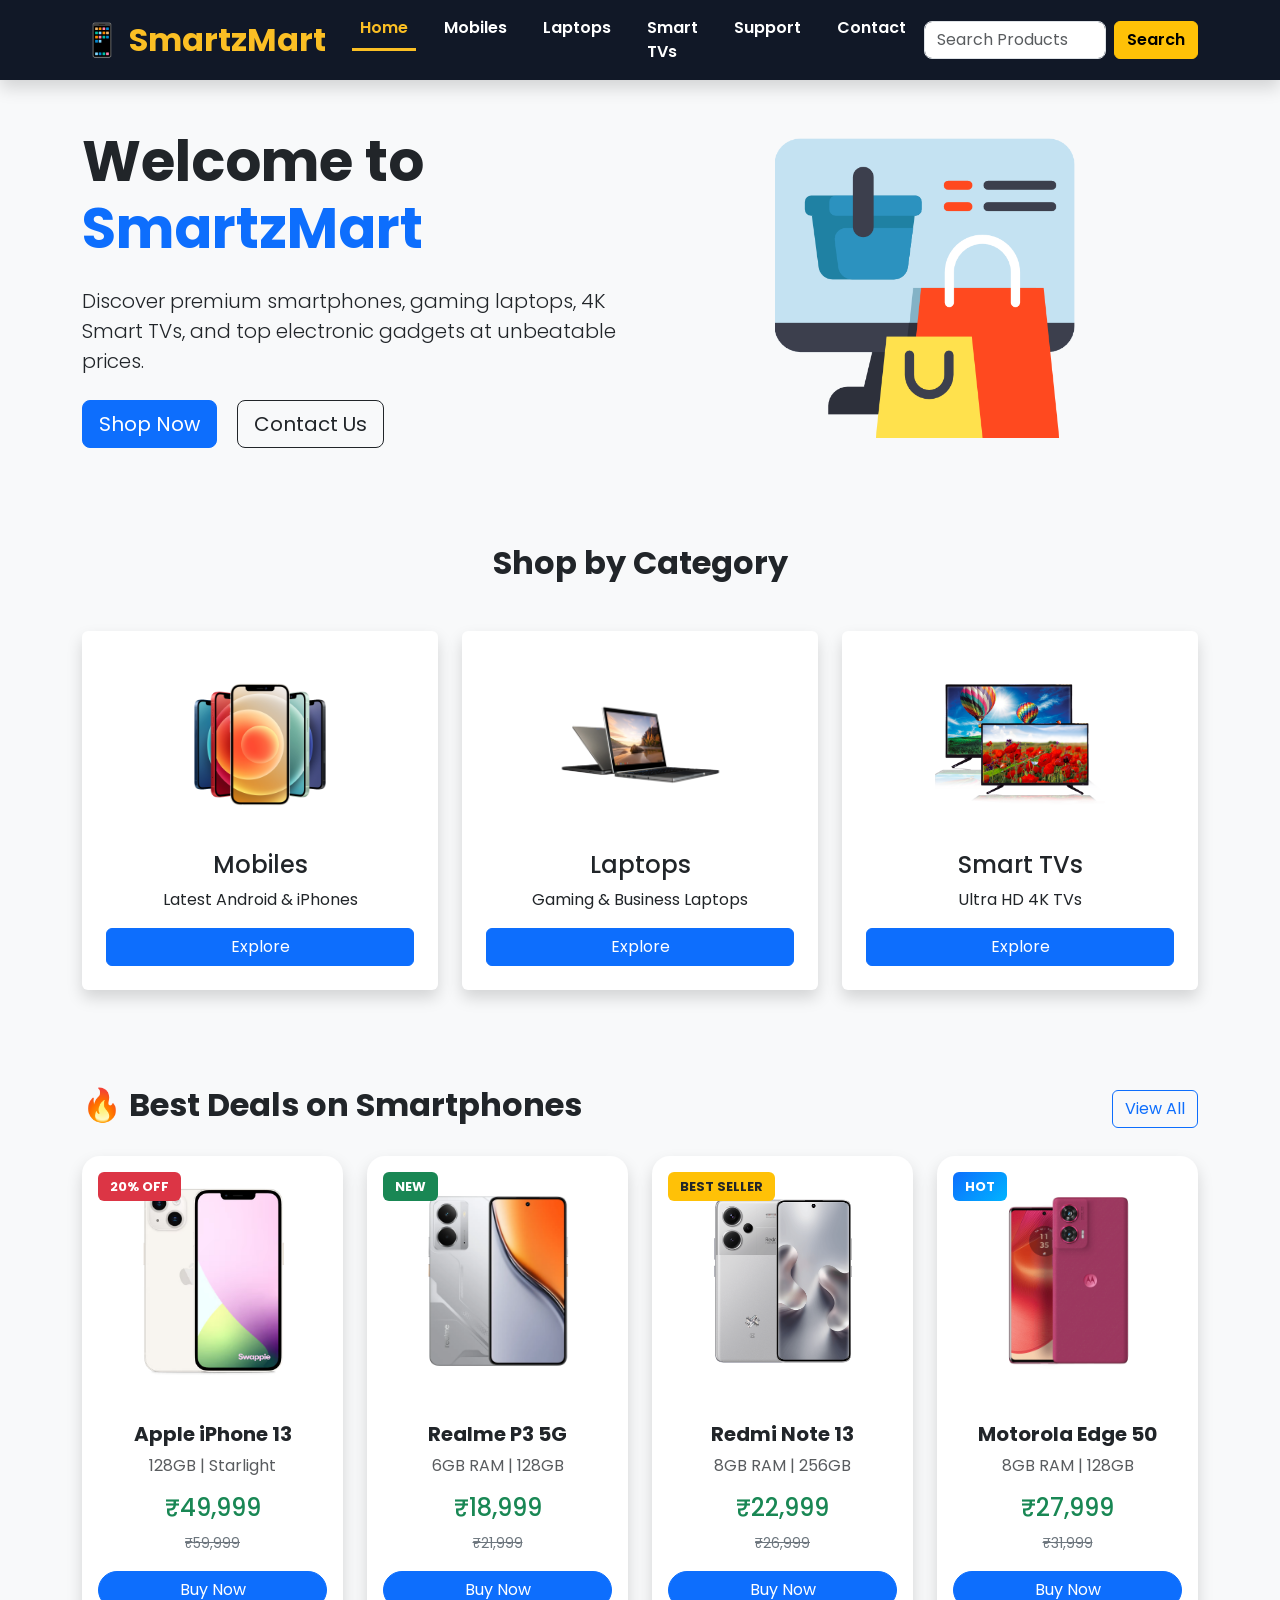
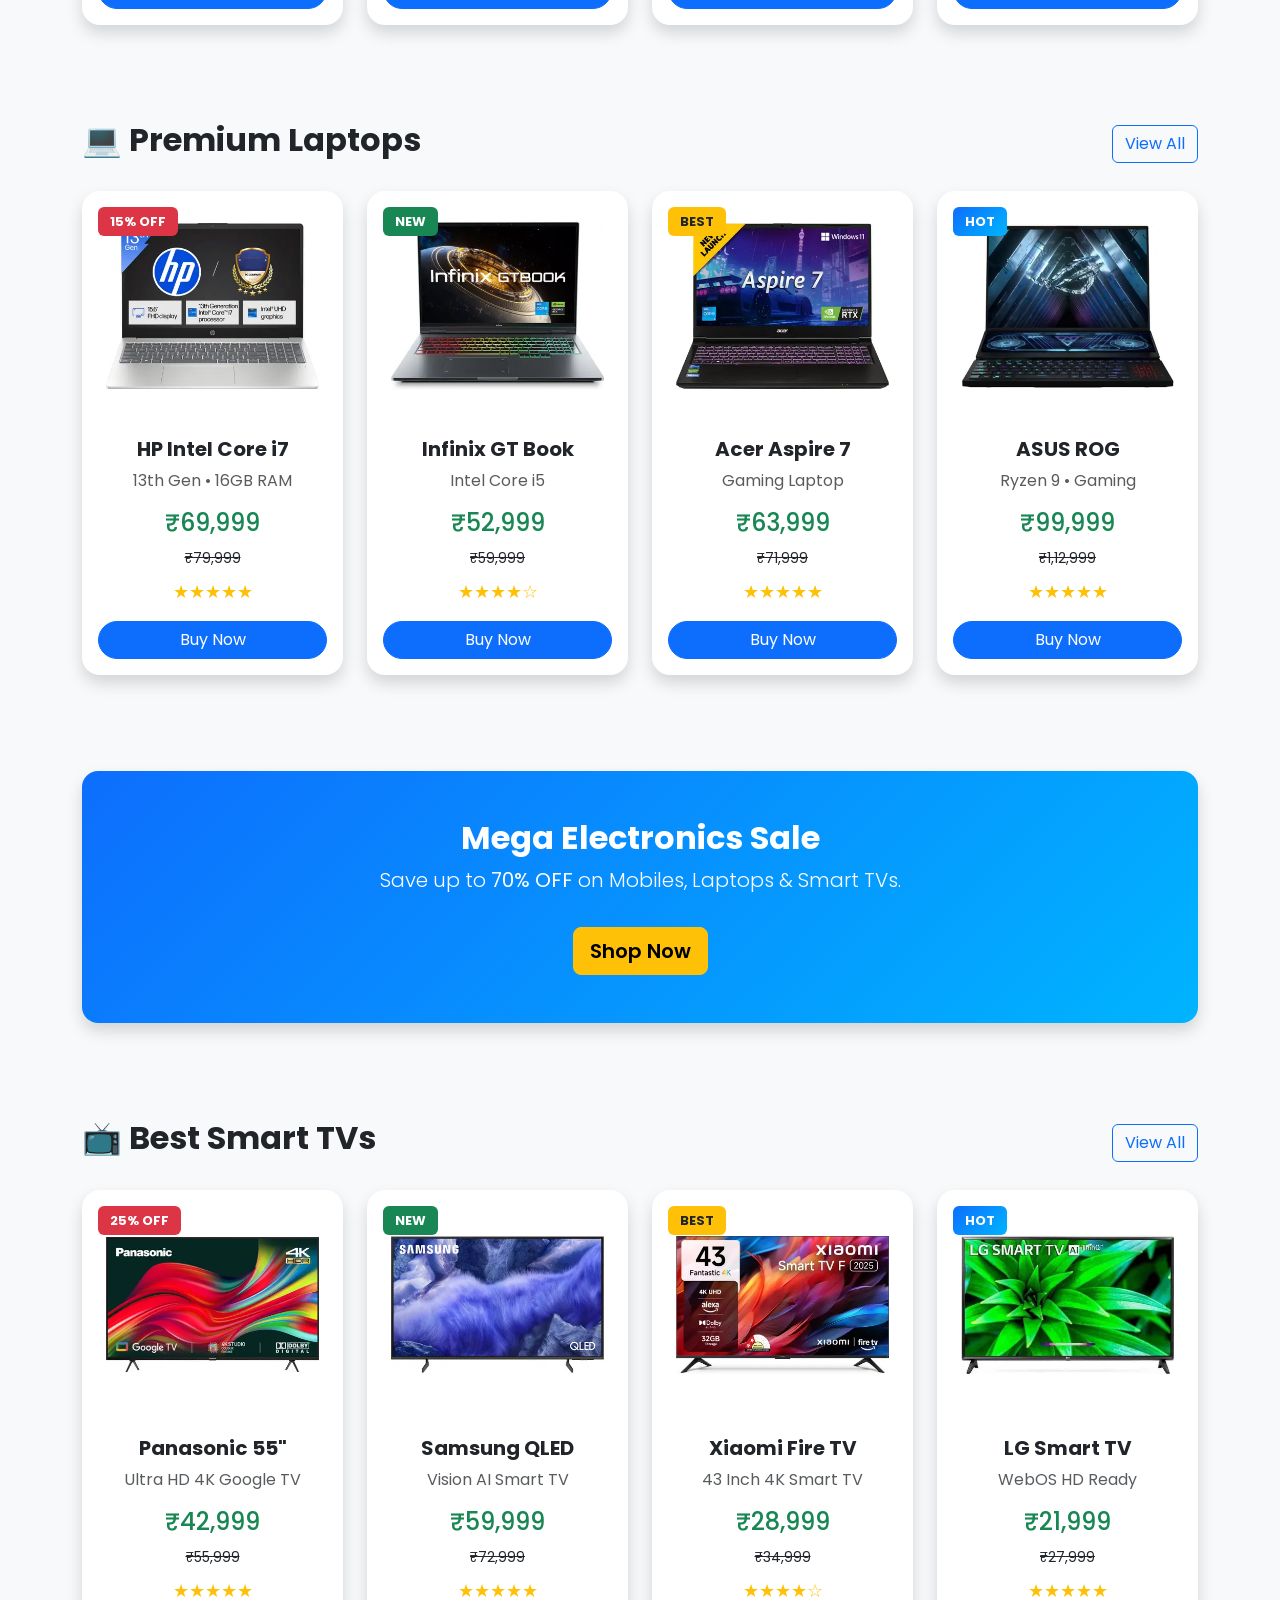
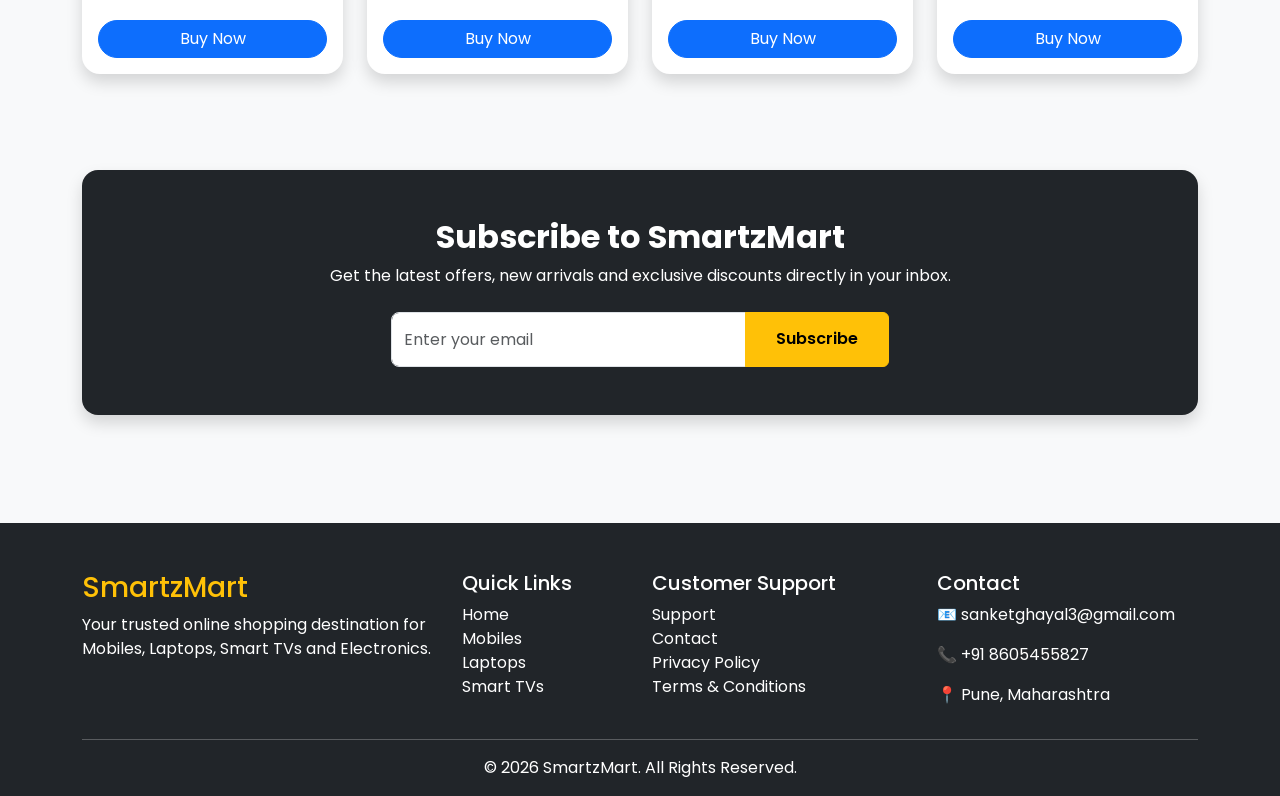
==== commit 3151bd97: "Added More Details" ====
--- a/index.html
+++ b/index.html
@@ -1,1059 +1,1059 @@
-<!DOCTYPE html>
-<html lang="en">
-<head>
-  <meta charset="UTF-8">
-  <meta name="viewport" content="width=device-width, initial-scale=1.0">
-  <title>SmartzMart – Home</title>
-  <!-- Bootstrap CSS — NO leading space! -->
-  <link rel="stylesheet" href="https://cdn.jsdelivr.net/npm/bootstrap@5.3.7/dist/css/bootstrap.min.css">
-  <link rel="stylesheet" href="style.css">
-</head>
-<body>
-
-<!-- ================= NAVBAR ================= -->
-
-<nav class="navbar navbar-expand-lg navbar-dark bg-dark sticky-top shadow">
-    <div class="container">
-
-        <!-- Logo -->
-        <a class="navbar-brand fw-bold fs-2 text-warning" href="index.html">
-            📱 SmartzMart
-        </a>
-
-        <!-- Mobile Toggle -->
-        <button class="navbar-toggler" type="button"
-            data-bs-toggle="collapse"
-            data-bs-target="#navbarNav">
-
-            <span class="navbar-toggler-icon"></span>
-        </button>
-
-        <div class="collapse navbar-collapse" id="navbarNav">
-
-            <!-- Menu -->
-            <ul class="navbar-nav mx-auto">
-
-                <li class="nav-item">
-                    <a class="nav-link active" href="index.html">Home</a>
-                </li>
-
-                <li class="nav-item">
-                    <a class="nav-link" href="mobiles.html">Mobiles</a>
-                </li>
-
-                <li class="nav-item">
-                    <a class="nav-link" href="laptops.html">Laptops</a>
-                </li>
-
-                <li class="nav-item">
-                    <a class="nav-link" href="Tvs.html">Smart TVs</a>
-                </li>
-
-                <li class="nav-item">
-                    <a class="nav-link" href="Support.html">Support</a>
-                </li>
-
-                <li class="nav-item">
-                    <a class="nav-link" href="Contact.html">Contact</a>
-                </li>
-
-            </ul>
-
-            <!-- Search -->
-            <form class="d-flex">
-                <input class="form-control me-2"
-                    type="search"
-                    placeholder="Search Products">
-
-                <button class="btn btn-warning">
-                    Search
-                </button>
-            </form>
-
-        </div>
-    </div>
-</nav>
-<!-- ================= HERO ================= -->
-
-<section class="container-fluid bg-light py-5">
-
-<div class="container">
-
-<div class="row align-items-center">
-
-<div class="col-lg-6">
-
-<h1 class="display-4 fw-bold">
-
-Welcome to
-
-<span class="text-primary">
-
-SmartzMart
-
-</span>
-
-</h1>
-
-<p class="lead mt-4">
-
-Discover premium smartphones,
-
-gaming laptops,
-
-4K Smart TVs,
-
-and top electronic gadgets
-
-at unbeatable prices.
-
-</p>
-
-<div class="mt-4">
-
-<a href="mobiles.html"
-
-class="btn btn-primary btn-lg me-3">
-
-Shop Now
-
-</a>
-
-<a href="Contact.html"
-
-class="btn btn-outline-dark btn-lg">
-
-Contact Us
-
-</a>
-
-</div>
-
-</div>
-
-<div class="col-lg-6 text-center">
-
-<img src="Images/hero-shopping.png"
-
-class="img-fluid"
-
-alt="Shopping Illustration">
-
-</div>
-
-</div>
-
-</div>
-
-</section>
-
-<!-- ================= FEATURED CATEGORIES ================= -->
-
-<section class="container py-5">
-
-<h2 class="text-center fw-bold mb-5">
-
-Shop by Category
-
-</h2>
-
-<div class="row g-4">
-
-<div class="col-md-4">
-
-<div class="card shadow border-0 text-center p-4">
-
-<img src="Images/mobile-category.png"
-
-class="img-fluid mx-auto"
-
-style="height:180px;object-fit:contain;">
-
-<h4 class="mt-3">
-
-Mobiles
-
-</h4>
-
-<p>
-
-Latest Android & iPhones
-
-</p>
-
-<a href="mobiles.html"
-
-class="btn btn-primary">
-
-Explore
-
-</a>
-
-</div>
-
-</div>
-
-<div class="col-md-4">
-
-<div class="card shadow border-0 text-center p-4">
-
-<img src="Images/laptop-category.png"
-
-class="img-fluid mx-auto"
-
-style="height:180px;object-fit:contain;">
-
-<h4 class="mt-3">
-
-Laptops
-
-</h4>
-
-<p>
-
-Gaming & Business Laptops
-
-</p>
-
-<a href="laptops.html"
-
-class="btn btn-primary">
-
-Explore
-
-</a>
-
-</div>
-
-</div>
-
-<div class="col-md-4">
-
-<div class="card shadow border-0 text-center p-4">
-
-<img src="Images/tv-category.png"
-
-class="img-fluid mx-auto"
-
-style="height:180px;object-fit:contain;">
-
-<h4 class="mt-3">
-
-Smart TVs
-
-</h4>
-
-<p>
-
-Ultra HD 4K TVs
-
-</p>
-
-<a href="Tvs.html"
-
-class="btn btn-primary">
-
-Explore
-
-</a>
-
-</div>
-
-</div>
-
-</div>
-
-</section>
-<!-- ================= FEATURED MOBILES ================= -->
-
-<section class="container py-5">
-
-<div class="d-flex justify-content-between align-items-center mb-4">
-
-<h2 class="fw-bold">🔥 Best Deals on Smartphones</h2>
-
-<a href="mobiles.html" class="btn btn-outline-primary">
-View All
-</a>
-
-</div>
-
-<div class="row g-4">
-
-<!-- Product 1 -->
-
-<div class="col-lg-3 col-md-6">
-
-<div class="card h-100 shadow border-0 product-card">
-
-<span class="badge bg-danger position-absolute m-3">
-20% OFF
-</span>
-
-<img src="Images/iphone.avif"
-class="card-img-top p-4"
-style="height:250px;object-fit:contain;">
-
-<div class="card-body text-center">
-
-<h5 class="fw-bold">
-Apple iPhone 13
-</h5>
-
-<p class="text-muted">
-128GB | Starlight
-</p>
-
-<h4 class="text-success">
-₹49,999
-</h4>
-
-<small class="text-decoration-line-through text-secondary">
-₹59,999
-</small>
-
-<div class="mt-3">
-
-<a href="mobiles.html"
-class="btn btn-primary w-100">
-
-Buy Now
-
-</a>
-
-</div>
-
-</div>
-
-</div>
-
-</div>
-
-<!-- Product 2 -->
-
-<div class="col-lg-3 col-md-6">
-
-<div class="card h-100 shadow border-0 product-card">
-
-<span class="badge bg-success position-absolute m-3">
-NEW
-</span>
-
-<img src="Images/realme.png"
-class="card-img-top p-4"
-style="height:250px;object-fit:contain;">
-
-<div class="card-body text-center">
-
-<h5 class="fw-bold">
-Realme P3 5G
-</h5>
-
-<p class="text-muted">
-6GB RAM | 128GB
-</p>
-
-<h4 class="text-success">
-₹18,999
-</h4>
-
-<small class="text-decoration-line-through text-secondary">
-₹21,999
-</small>
-
-<div class="mt-3">
-
-<a href="mobiles.html"
-class="btn btn-primary w-100">
-
-Buy Now
-
-</a>
-
-</div>
-
-</div>
-
-</div>
-
-</div>
-
-<!-- Product 3 -->
-
-<div class="col-lg-3 col-md-6">
-
-<div class="card h-100 shadow border-0 product-card">
-
-<span class="badge bg-warning text-dark position-absolute m-3">
-BEST SELLER
-</span>
-
-<img src="Images/redme.png"
-class="card-img-top p-4"
-style="height:250px;object-fit:contain;">
-
-<div class="card-body text-center">
-
-<h5 class="fw-bold">
-Redmi Note 13
-</h5>
-
-<p class="text-muted">
-8GB RAM | 256GB
-</p>
-
-<h4 class="text-success">
-₹22,999
-</h4>
-
-<small class="text-decoration-line-through text-secondary">
-₹26,999
-</small>
-
-<div class="mt-3">
-
-<a href="mobiles.html"
-class="btn btn-primary w-100">
-
-Buy Now
-
-</a>
-
-</div>
-
-</div>
-
-</div>
-
-</div>
-
-<!-- Product 4 -->
-
-<div class="col-lg-3 col-md-6">
-
-<div class="card h-100 shadow border-0 product-card">
-
-<span class="badge bg-primary position-absolute m-3">
-HOT
-</span>
-
-<img src="Images/moto.png"
-class="card-img-top p-4"
-style="height:250px;object-fit:contain;">
-
-<div class="card-body text-center">
-
-<h5 class="fw-bold">
-Motorola Edge 50
-</h5>
-
-<p class="text-muted">
-8GB RAM | 128GB
-</p>
-
-<h4 class="text-success">
-₹27,999
-</h4>
-
-<small class="text-decoration-line-through text-secondary">
-₹31,999
-</small>
-
-<div class="mt-3">
-
-<a href="mobiles.html"
-class="btn btn-primary w-100">
-
-Buy Now
-
-</a>
-
-</div>
-
-</div>
-
-</div>
-
-</div>
-
-</div>
-
-</section>
-<!-- ================= LAPTOP SECTION ================= -->
-
-<section class="container py-5">
-
-<div class="d-flex justify-content-between align-items-center mb-4">
-
-<h2 class="fw-bold">
-💻 Premium Laptops
-</h2>
-
-<a href="laptops.html" class="btn btn-outline-primary">
-View All
-</a>
-
-</div>
-
-<div class="row g-4">
-
-<!-- HP -->
-
-<div class="col-lg-3 col-md-6">
-
-<div class="card product-card h-100 shadow border-0">
-
-<span class="badge bg-danger position-absolute m-3">
-15% OFF
-</span>
-
-<img src="Images/Hp.webp"
-class="card-img-top p-4"
-style="height:230px;object-fit:contain;">
-
-<div class="card-body text-center">
-
-<h5 class="fw-bold">
-HP Intel Core i7
-</h5>
-
-<p class="text-muted">
-13th Gen • 16GB RAM
-</p>
-
-<h4 class="text-success">
-₹69,999
-</h4>
-
-<small class="text-decoration-line-through">
-₹79,999
-</small>
-
-<div class="text-warning mt-2">
-★★★★★
-</div>
-
-<a href="laptops.html"
-class="btn btn-primary w-100 mt-3">
-
-Buy Now
-
-</a>
-
-</div>
-
-</div>
-
-</div>
-
-<!-- Infinix -->
-
-<div class="col-lg-3 col-md-6">
-
-<div class="card product-card h-100 shadow border-0">
-
-<span class="badge bg-success position-absolute m-3">
-NEW
-</span>
-
-<img src="Images/infinix.webp"
-class="card-img-top p-4"
-style="height:230px;object-fit:contain;">
-
-<div class="card-body text-center">
-
-<h5 class="fw-bold">
-Infinix GT Book
-</h5>
-
-<p class="text-muted">
-Intel Core i5
-</p>
-
-<h4 class="text-success">
-₹52,999
-</h4>
-
-<small class="text-decoration-line-through">
-₹59,999
-</small>
-
-<div class="text-warning mt-2">
-★★★★☆
-</div>
-
-<a href="laptops.html"
-class="btn btn-primary w-100 mt-3">
-
-Buy Now
-
-</a>
-
-</div>
-
-</div>
-
-</div>
-
-<!-- Acer -->
-
-<div class="col-lg-3 col-md-6">
-
-<div class="card product-card h-100 shadow border-0">
-
-<span class="badge bg-warning text-dark position-absolute m-3">
-BEST
-</span>
-
-<img src="Images/acer.webp"
-class="card-img-top p-4"
-style="height:230px;object-fit:contain;">
-
-<div class="card-body text-center">
-
-<h5 class="fw-bold">
-Acer Aspire 7
-</h5>
-
-<p class="text-muted">
-Gaming Laptop
-</p>
-
-<h4 class="text-success">
-₹63,999
-</h4>
-
-<small class="text-decoration-line-through">
-₹71,999
-</small>
-
-<div class="text-warning mt-2">
-★★★★★
-</div>
-
-<a href="laptops.html"
-class="btn btn-primary w-100 mt-3">
-
-Buy Now
-
-</a>
-
-</div>
-
-</div>
-
-</div>
-
-<!-- ASUS -->
-
-<div class="col-lg-3 col-md-6">
-
-<div class="card product-card h-100 shadow border-0">
-
-<span class="badge bg-primary position-absolute m-3">
-HOT
-</span>
-
-<img src="Images/asus.webp"
-class="card-img-top p-4"
-style="height:230px;object-fit:contain;">
-
-<div class="card-body text-center">
-
-<h5 class="fw-bold">
-ASUS ROG
-</h5>
-
-<p class="text-muted">
-Ryzen 9 • Gaming
-</p>
-
-<h4 class="text-success">
-₹99,999
-</h4>
-
-<small class="text-decoration-line-through">
-₹1,12,999
-</small>
-
-<div class="text-warning mt-2">
-★★★★★
-</div>
-
-<a href="laptops.html"
-class="btn btn-primary w-100 mt-3">
-
-Buy Now
-
-</a>
-
-</div>
-
-</div>
-
-</div>
-
-</div>
-
-</section>
-
-<!-- OFFER BANNER -->
-
-<section class="container my-5">
-
-<div class="bg-primary rounded-4 text-white p-5 text-center shadow">
-
-<h2 class="fw-bold">
-Mega Electronics Sale
-</h2>
-
-<p class="lead">
-
-Save up to <strong>70% OFF</strong> on Mobiles, Laptops & Smart TVs.
-
-</p>
-
-<a href="mobiles.html"
-class="btn btn-warning btn-lg mt-3">
-
-Shop Now
-
-</a>
-
-</div>
-
-</section>
-<!-- ================= SMART TV SECTION ================= -->
-
-<section class="container py-5">
-
-<div class="d-flex justify-content-between align-items-center mb-4">
-
-<h2 class="fw-bold">
-📺 Best Smart TVs
-</h2>
-
-<a href="Tvs.html" class="btn btn-outline-primary">
-View All
-</a>
-
-</div>
-
-<div class="row g-4">
-
-<!-- Panasonic -->
-
-<div class="col-lg-3 col-md-6">
-
-<div class="card product-card h-100 shadow border-0">
-
-<span class="badge bg-danger position-absolute m-3">
-25% OFF
-</span>
-
-<img src="Images/panasonic.webp"
-class="card-img-top p-4"
-style="height:230px;object-fit:contain;">
-
-<div class="card-body text-center">
-
-<h5 class="fw-bold">Panasonic 55"</h5>
-
-<p class="text-muted">
-Ultra HD 4K Google TV
-</p>
-
-<h4 class="text-success">₹42,999</h4>
-
-<small class="text-decoration-line-through">
-₹55,999
-</small>
-
-<div class="text-warning mt-2">
-★★★★★
-</div>
-
-<a href="Tvs.html" class="btn btn-primary w-100 mt-3">
-Buy Now
-</a>
-
-</div>
-
-</div>
-
-</div>
-
-<!-- Samsung -->
-
-<div class="col-lg-3 col-md-6">
-
-<div class="card product-card h-100 shadow border-0">
-
-<span class="badge bg-success position-absolute m-3">
-NEW
-</span>
-
-<img src="Images/samsung.webp"
-class="card-img-top p-4"
-style="height:230px;object-fit:contain;">
-
-<div class="card-body text-center">
-
-<h5 class="fw-bold">Samsung QLED</h5>
-
-<p class="text-muted">
-Vision AI Smart TV
-</p>
-
-<h4 class="text-success">₹59,999</h4>
-
-<small class="text-decoration-line-through">
-₹72,999
-</small>
-
-<div class="text-warning mt-2">
-★★★★★
-</div>
-
-<a href="Tvs.html" class="btn btn-primary w-100 mt-3">
-Buy Now
-</a>
-
-</div>
-
-</div>
-
-</div>
-
-<!-- Xiaomi -->
-
-<div class="col-lg-3 col-md-6">
-
-<div class="card product-card h-100 shadow border-0">
-
-<span class="badge bg-warning text-dark position-absolute m-3">
-BEST
-</span>
-
-<img src="Images/xiaomi.webp"
-class="card-img-top p-4"
-style="height:230px;object-fit:contain;">
-
-<div class="card-body text-center">
-
-<h5 class="fw-bold">Xiaomi Fire TV</h5>
-
-<p class="text-muted">
-43 Inch 4K Smart TV
-</p>
-
-<h4 class="text-success">₹28,999</h4>
-
-<small class="text-decoration-line-through">
-₹34,999
-</small>
-
-<div class="text-warning mt-2">
-★★★★☆
-</div>
-
-<a href="Tvs.html" class="btn btn-primary w-100 mt-3">
-Buy Now
-</a>
-
-</div>
-
-</div>
-
-</div>
-
-<!-- LG -->
-
-<div class="col-lg-3 col-md-6">
-
-<div class="card product-card h-100 shadow border-0">
-
-<span class="badge bg-primary position-absolute m-3">
-HOT
-</span>
-
-<img src="Images/LG.webp"
-class="card-img-top p-4"
-style="height:230px;object-fit:contain;">
-
-<div class="card-body text-center">
-
-<h5 class="fw-bold">LG Smart TV</h5>
-
-<p class="text-muted">
-WebOS HD Ready
-</p>
-
-<h4 class="text-success">₹21,999</h4>
-
-<small class="text-decoration-line-through">
-₹27,999
-</small>
-
-<div class="text-warning mt-2">
-★★★★★
-</div>
-
-<a href="Tvs.html" class="btn btn-primary w-100 mt-3">
-Buy Now
-</a>
-
-</div>
-
-</div>
-
-</div>
-
-</div>
-
-</section>
-
-<!-- ================= NEWSLETTER ================= -->
-
-<section class="container py-5">
-
-<div class="bg-dark text-white rounded-4 p-5 text-center shadow">
-
-<h2 class="fw-bold">
-Subscribe to SmartzMart
-</h2>
-
-<p class="mb-4">
-
-Get the latest offers, new arrivals and exclusive discounts directly in your inbox.
-
-</p>
-
-<div class="row justify-content-center">
-
-<div class="col-lg-6">
-
-<div class="input-group">
-
-<input
-type="email"
-class="form-control"
-placeholder="Enter your email">
-
-<button class="btn btn-warning">
-
-Subscribe
-
-</button>
-
-</div>
-
-</div>
-
-</div>
-
-</div>
-
-</section>
-
-<!-- ================= FOOTER ================= -->
-
-<footer class="bg-dark text-white pt-5">
-
-<div class="container">
-
-<div class="row">
-
-<div class="col-lg-4">
-
-<h3 class="text-warning">
-SmartzMart
-</h3>
-
-<p>
-
-Your trusted online shopping destination for Mobiles, Laptops, Smart TVs and Electronics.
-
-</p>
-
-</div>
-
-<div class="col-lg-2">
-
-<h5>Quick Links</h5>
-
-<ul class="list-unstyled">
-
-<li><a href="index.html" class="text-white text-decoration-none">Home</a></li>
-
-<li><a href="mobiles.html" class="text-white text-decoration-none">Mobiles</a></li>
-
-<li><a href="laptops.html" class="text-white text-decoration-none">Laptops</a></li>
-
-<li><a href="Tvs.html" class="text-white text-decoration-none">Smart TVs</a></li>
-
-</ul>
-
-</div>
-
-<div class="col-lg-3">
-
-<h5>Customer Support</h5>
-
-<ul class="list-unstyled">
-
-<li><a href="Support.html" class="text-white text-decoration-none">Support</a></li>
-
-<li><a href="Contact.html" class="text-white text-decoration-none">Contact</a></li>
-
-<li>Privacy Policy</li>
-
-<li>Terms & Conditions</li>
-
-</ul>
-
-</div>
-
-<div class="col-lg-3">
-
-<h5>Contact</h5>
-
-<p>📧 sanketghayal3@gmail.com</p>
-
-<p>📞 +91 8605455827</p>
-
-<p>📍 Pune, Maharashtra</p>
-
-</div>
-
-</div>
-
-<hr>
-
-<div class="text-center pb-3">
-
-© 2026 SmartzMart. All Rights Reserved.
-
-</div>
-
-</div>
-
-</footer>
-<!-- Bootstrap JS -->
-<script src="https://cdn.jsdelivr.net/npm/bootstrap@5.3.7/dist/js/bootstrap.bundle.min.js"></script>
-
-<!-- Scroll fade-in animation -->
-<script>
-  const observer = new IntersectionObserver((entries) => {
-    entries.forEach(e => {
-      if (e.isIntersecting) {
-        e.target.classList.add('visible');
-        observer.unobserve(e.target);
-      }
-    });
-  }, { threshold: 0.12 });
-  document.querySelectorAll('.fade-up').forEach(el => observer.observe(el));
-</script>
-
-</body>
-</html>
+<!DOCTYPE html>
+<html lang="en">
+<head>
+  <meta charset="UTF-8">
+  <meta name="viewport" content="width=device-width, initial-scale=1.0">
+  <title>SmartzMart – Home</title>
+  <!-- Bootstrap CSS — NO leading space! -->
+  <link rel="stylesheet" href="https://cdn.jsdelivr.net/npm/bootstrap@5.3.7/dist/css/bootstrap.min.css">
+  <link rel="stylesheet" href="style.css">
+</head>
+<body>
+
+<!-- ================= NAVBAR ================= -->
+
+<nav class="navbar navbar-expand-lg navbar-dark bg-dark sticky-top shadow">
+    <div class="container">
+
+        <!-- Logo -->
+        <a class="navbar-brand fw-bold fs-2 text-warning" href="index.html">
+            📱 SmartzMart
+        </a>
+
+        <!-- Mobile Toggle -->
+        <button class="navbar-toggler" type="button"
+            data-bs-toggle="collapse"
+            data-bs-target="#navbarNav">
+
+            <span class="navbar-toggler-icon"></span>
+        </button>
+
+        <div class="collapse navbar-collapse" id="navbarNav">
+
+            <!-- Menu -->
+            <ul class="navbar-nav mx-auto">
+
+                <li class="nav-item">
+                    <a class="nav-link active" href="index.html">Home</a>
+                </li>
+
+                <li class="nav-item">
+                    <a class="nav-link" href="mobiles.html">Mobiles</a>
+                </li>
+
+                <li class="nav-item">
+                    <a class="nav-link" href="laptops.html">Laptops</a>
+                </li>
+
+                <li class="nav-item">
+                    <a class="nav-link" href="Tvs.html">Smart TVs</a>
+                </li>
+
+                <li class="nav-item">
+                    <a class="nav-link" href="Support.html">Support</a>
+                </li>
+
+                <li class="nav-item">
+                    <a class="nav-link" href="Contact.html">Contact</a>
+                </li>
+
+            </ul>
+
+            <!-- Search -->
+            <form class="d-flex">
+                <input class="form-control me-2"
+                    type="search"
+                    placeholder="Search Products">
+
+                <button class="btn btn-warning">
+                    Search
+                </button>
+            </form>
+
+        </div>
+    </div>
+</nav>
+<!-- ================= HERO ================= -->
+
+<section class="container-fluid bg-light py-5">
+
+<div class="container">
+
+<div class="row align-items-center">
+
+<div class="col-lg-6">
+
+<h1 class="display-4 fw-bold">
+
+Welcome to
+
+<span class="text-primary">
+
+SmartzMart
+
+</span>
+
+</h1>
+
+<p class="lead mt-4">
+
+Discover premium smartphones,
+
+gaming laptops,
+
+4K Smart TVs,
+
+and top electronic gadgets
+
+at unbeatable prices.
+
+</p>
+
+<div class="mt-4">
+
+<a href="mobiles.html"
+
+class="btn btn-primary btn-lg me-3">
+
+Shop Now
+
+</a>
+
+<a href="Contact.html"
+
+class="btn btn-outline-dark btn-lg">
+
+Contact Us
+
+</a>
+
+</div>
+
+</div>
+
+<div class="col-lg-6 text-center">
+
+<img src="Images/hero-shopping.png"
+
+class="img-fluid"
+
+alt="Shopping Illustration">
+
+</div>
+
+</div>
+
+</div>
+
+</section>
+
+<!-- ================= FEATURED CATEGORIES ================= -->
+
+<section class="container py-5">
+
+<h2 class="text-center fw-bold mb-5">
+
+Shop by Category
+
+</h2>
+
+<div class="row g-4">
+
+<div class="col-md-4">
+
+<div class="card shadow border-0 text-center p-4">
+
+<img src="Images/mobile-category.png"
+
+class="img-fluid mx-auto"
+
+style="height:180px;object-fit:contain;">
+
+<h4 class="mt-3">
+
+Mobiles
+
+</h4>
+
+<p>
+
+Latest Android & iPhones
+
+</p>
+
+<a href="mobiles.html"
+
+class="btn btn-primary">
+
+Explore
+
+</a>
+
+</div>
+
+</div>
+
+<div class="col-md-4">
+
+<div class="card shadow border-0 text-center p-4">
+
+<img src="Images/laptop-category.png"
+
+class="img-fluid mx-auto"
+
+style="height:180px;object-fit:contain;">
+
+<h4 class="mt-3">
+
+Laptops
+
+</h4>
+
+<p>
+
+Gaming & Business Laptops
+
+</p>
+
+<a href="laptops.html"
+
+class="btn btn-primary">
+
+Explore
+
+</a>
+
+</div>
+
+</div>
+
+<div class="col-md-4">
+
+<div class="card shadow border-0 text-center p-4">
+
+<img src="Images/tv-category.png"
+
+class="img-fluid mx-auto"
+
+style="height:180px;object-fit:contain;">
+
+<h4 class="mt-3">
+
+Smart TVs
+
+</h4>
+
+<p>
+
+Ultra HD 4K TVs
+
+</p>
+
+<a href="Tvs.html"
+
+class="btn btn-primary">
+
+Explore
+
+</a>
+
+</div>
+
+</div>
+
+</div>
+
+</section>
+<!-- ================= FEATURED MOBILES ================= -->
+
+<section class="container py-5">
+
+<div class="d-flex justify-content-between align-items-center mb-4">
+
+<h2 class="fw-bold">🔥 Best Deals on Smartphones</h2>
+
+<a href="mobiles.html" class="btn btn-outline-primary">
+View All
+</a>
+
+</div>
+
+<div class="row g-4">
+
+<!-- Product 1 -->
+
+<div class="col-lg-3 col-md-6">
+
+<div class="card h-100 shadow border-0 product-card">
+
+<span class="badge bg-danger position-absolute m-3">
+20% OFF
+</span>
+
+<img src="Images/iphone.avif"
+class="card-img-top p-4"
+style="height:250px;object-fit:contain;">
+
+<div class="card-body text-center">
+
+<h5 class="fw-bold">
+Apple iPhone 13
+</h5>
+
+<p class="text-muted">
+128GB | Starlight
+</p>
+
+<h4 class="text-success">
+₹49,999
+</h4>
+
+<small class="text-decoration-line-through text-secondary">
+₹59,999
+</small>
+
+<div class="mt-3">
+
+<a href="mobiles.html"
+class="btn btn-primary w-100">
+
+Buy Now
+
+</a>
+
+</div>
+
+</div>
+
+</div>
+
+</div>
+
+<!-- Product 2 -->
+
+<div class="col-lg-3 col-md-6">
+
+<div class="card h-100 shadow border-0 product-card">
+
+<span class="badge bg-success position-absolute m-3">
+NEW
+</span>
+
+<img src="Images/realme.png"
+class="card-img-top p-4"
+style="height:250px;object-fit:contain;">
+
+<div class="card-body text-center">
+
+<h5 class="fw-bold">
+Realme P3 5G
+</h5>
+
+<p class="text-muted">
+6GB RAM | 128GB
+</p>
+
+<h4 class="text-success">
+₹18,999
+</h4>
+
+<small class="text-decoration-line-through text-secondary">
+₹21,999
+</small>
+
+<div class="mt-3">
+
+<a href="mobiles.html"
+class="btn btn-primary w-100">
+
+Buy Now
+
+</a>
+
+</div>
+
+</div>
+
+</div>
+
+</div>
+
+<!-- Product 3 -->
+
+<div class="col-lg-3 col-md-6">
+
+<div class="card h-100 shadow border-0 product-card">
+
+<span class="badge bg-warning text-dark position-absolute m-3">
+BEST SELLER
+</span>
+
+<img src="Images/redme.png"
+class="card-img-top p-4"
+style="height:250px;object-fit:contain;">
+
+<div class="card-body text-center">
+
+<h5 class="fw-bold">
+Redmi Note 13
+</h5>
+
+<p class="text-muted">
+8GB RAM | 256GB
+</p>
+
+<h4 class="text-success">
+₹22,999
+</h4>
+
+<small class="text-decoration-line-through text-secondary">
+₹26,999
+</small>
+
+<div class="mt-3">
+
+<a href="mobiles.html"
+class="btn btn-primary w-100">
+
+Buy Now
+
+</a>
+
+</div>
+
+</div>
+
+</div>
+
+</div>
+
+<!-- Product 4 -->
+
+<div class="col-lg-3 col-md-6">
+
+<div class="card h-100 shadow border-0 product-card">
+
+<span class="badge bg-primary position-absolute m-3">
+HOT
+</span>
+
+<img src="Images/moto.png"
+class="card-img-top p-4"
+style="height:250px;object-fit:contain;">
+
+<div class="card-body text-center">
+
+<h5 class="fw-bold">
+Motorola Edge 50
+</h5>
+
+<p class="text-muted">
+8GB RAM | 128GB
+</p>
+
+<h4 class="text-success">
+₹27,999
+</h4>
+
+<small class="text-decoration-line-through text-secondary">
+₹31,999
+</small>
+
+<div class="mt-3">
+
+<a href="mobiles.html"
+class="btn btn-primary w-100">
+
+Buy Now
+
+</a>
+
+</div>
+
+</div>
+
+</div>
+
+</div>
+
+</div>
+
+</section>
+<!-- ================= LAPTOP SECTION ================= -->
+
+<section class="container py-5">
+
+<div class="d-flex justify-content-between align-items-center mb-4">
+
+<h2 class="fw-bold">
+💻 Premium Laptops
+</h2>
+
+<a href="laptops.html" class="btn btn-outline-primary">
+View All
+</a>
+
+</div>
+
+<div class="row g-4">
+
+<!-- HP -->
+
+<div class="col-lg-3 col-md-6">
+
+<div class="card product-card h-100 shadow border-0">
+
+<span class="badge bg-danger position-absolute m-3">
+15% OFF
+</span>
+
+<img src="Images/Hp.webp"
+class="card-img-top p-4"
+style="height:230px;object-fit:contain;">
+
+<div class="card-body text-center">
+
+<h5 class="fw-bold">
+HP Intel Core i7
+</h5>
+
+<p class="text-muted">
+13th Gen • 16GB RAM
+</p>
+
+<h4 class="text-success">
+₹69,999
+</h4>
+
+<small class="text-decoration-line-through">
+₹79,999
+</small>
+
+<div class="text-warning mt-2">
+★★★★★
+</div>
+
+<a href="laptops.html"
+class="btn btn-primary w-100 mt-3">
+
+Buy Now
+
+</a>
+
+</div>
+
+</div>
+
+</div>
+
+<!-- Infinix -->
+
+<div class="col-lg-3 col-md-6">
+
+<div class="card product-card h-100 shadow border-0">
+
+<span class="badge bg-success position-absolute m-3">
+NEW
+</span>
+
+<img src="Images/infinix.webp"
+class="card-img-top p-4"
+style="height:230px;object-fit:contain;">
+
+<div class="card-body text-center">
+
+<h5 class="fw-bold">
+Infinix GT Book
+</h5>
+
+<p class="text-muted">
+Intel Core i5
+</p>
+
+<h4 class="text-success">
+₹52,999
+</h4>
+
+<small class="text-decoration-line-through">
+₹59,999
+</small>
+
+<div class="text-warning mt-2">
+★★★★☆
+</div>
+
+<a href="laptops.html"
+class="btn btn-primary w-100 mt-3">
+
+Buy Now
+
+</a>
+
+</div>
+
+</div>
+
+</div>
+
+<!-- Acer -->
+
+<div class="col-lg-3 col-md-6">
+
+<div class="card product-card h-100 shadow border-0">
+
+<span class="badge bg-warning text-dark position-absolute m-3">
+BEST
+</span>
+
+<img src="Images/acer.webp"
+class="card-img-top p-4"
+style="height:230px;object-fit:contain;">
+
+<div class="card-body text-center">
+
+<h5 class="fw-bold">
+Acer Aspire 7
+</h5>
+
+<p class="text-muted">
+Gaming Laptop
+</p>
+
+<h4 class="text-success">
+₹63,999
+</h4>
+
+<small class="text-decoration-line-through">
+₹71,999
+</small>
+
+<div class="text-warning mt-2">
+★★★★★
+</div>
+
+<a href="laptops.html"
+class="btn btn-primary w-100 mt-3">
+
+Buy Now
+
+</a>
+
+</div>
+
+</div>
+
+</div>
+
+<!-- ASUS -->
+
+<div class="col-lg-3 col-md-6">
+
+<div class="card product-card h-100 shadow border-0">
+
+<span class="badge bg-primary position-absolute m-3">
+HOT
+</span>
+
+<img src="Images/asus.webp"
+class="card-img-top p-4"
+style="height:230px;object-fit:contain;">
+
+<div class="card-body text-center">
+
+<h5 class="fw-bold">
+ASUS ROG
+</h5>
+
+<p class="text-muted">
+Ryzen 9 • Gaming
+</p>
+
+<h4 class="text-success">
+₹99,999
+</h4>
+
+<small class="text-decoration-line-through">
+₹1,12,999
+</small>
+
+<div class="text-warning mt-2">
+★★★★★
+</div>
+
+<a href="laptops.html"
+class="btn btn-primary w-100 mt-3">
+
+Buy Now
+
+</a>
+
+</div>
+
+</div>
+
+</div>
+
+</div>
+
+</section>
+
+<!-- OFFER BANNER -->
+
+<section class="container my-5">
+
+<div class="bg-primary rounded-4 text-white p-5 text-center shadow">
+
+<h2 class="fw-bold">
+Mega Electronics Sale
+</h2>
+
+<p class="lead">
+
+Save up to <strong>70% OFF</strong> on Mobiles, Laptops & Smart TVs.
+
+</p>
+
+<a href="mobiles.html"
+class="btn btn-warning btn-lg mt-3">
+
+Shop Now
+
+</a>
+
+</div>
+
+</section>
+<!-- ================= SMART TV SECTION ================= -->
+
+<section class="container py-5">
+
+<div class="d-flex justify-content-between align-items-center mb-4">
+
+<h2 class="fw-bold">
+📺 Best Smart TVs
+</h2>
+
+<a href="Tvs.html" class="btn btn-outline-primary">
+View All
+</a>
+
+</div>
+
+<div class="row g-4">
+
+<!-- Panasonic -->
+
+<div class="col-lg-3 col-md-6">
+
+<div class="card product-card h-100 shadow border-0">
+
+<span class="badge bg-danger position-absolute m-3">
+25% OFF
+</span>
+
+<img src="Images/panasonic.webp"
+class="card-img-top p-4"
+style="height:230px;object-fit:contain;">
+
+<div class="card-body text-center">
+
+<h5 class="fw-bold">Panasonic 55"</h5>
+
+<p class="text-muted">
+Ultra HD 4K Google TV
+</p>
+
+<h4 class="text-success">₹42,999</h4>
+
+<small class="text-decoration-line-through">
+₹55,999
+</small>
+
+<div class="text-warning mt-2">
+★★★★★
+</div>
+
+<a href="Tvs.html" class="btn btn-primary w-100 mt-3">
+Buy Now
+</a>
+
+</div>
+
+</div>
+
+</div>
+
+<!-- Samsung -->
+
+<div class="col-lg-3 col-md-6">
+
+<div class="card product-card h-100 shadow border-0">
+
+<span class="badge bg-success position-absolute m-3">
+NEW
+</span>
+
+<img src="Images/samsung.webp"
+class="card-img-top p-4"
+style="height:230px;object-fit:contain;">
+
+<div class="card-body text-center">
+
+<h5 class="fw-bold">Samsung QLED</h5>
+
+<p class="text-muted">
+Vision AI Smart TV
+</p>
+
+<h4 class="text-success">₹59,999</h4>
+
+<small class="text-decoration-line-through">
+₹72,999
+</small>
+
+<div class="text-warning mt-2">
+★★★★★
+</div>
+
+<a href="Tvs.html" class="btn btn-primary w-100 mt-3">
+Buy Now
+</a>
+
+</div>
+
+</div>
+
+</div>
+
+<!-- Xiaomi -->
+
+<div class="col-lg-3 col-md-6">
+
+<div class="card product-card h-100 shadow border-0">
+
+<span class="badge bg-warning text-dark position-absolute m-3">
+BEST
+</span>
+
+<img src="Images/xiaomi.webp"
+class="card-img-top p-4"
+style="height:230px;object-fit:contain;">
+
+<div class="card-body text-center">
+
+<h5 class="fw-bold">Xiaomi Fire TV</h5>
+
+<p class="text-muted">
+43 Inch 4K Smart TV
+</p>
+
+<h4 class="text-success">₹28,999</h4>
+
+<small class="text-decoration-line-through">
+₹34,999
+</small>
+
+<div class="text-warning mt-2">
+★★★★☆
+</div>
+
+<a href="Tvs.html" class="btn btn-primary w-100 mt-3">
+Buy Now
+</a>
+
+</div>
+
+</div>
+
+</div>
+
+<!-- LG -->
+
+<div class="col-lg-3 col-md-6">
+
+<div class="card product-card h-100 shadow border-0">
+
+<span class="badge bg-primary position-absolute m-3">
+HOT
+</span>
+
+<img src="Images/LG.webp"
+class="card-img-top p-4"
+style="height:230px;object-fit:contain;">
+
+<div class="card-body text-center">
+
+<h5 class="fw-bold">LG Smart TV</h5>
+
+<p class="text-muted">
+WebOS HD Ready
+</p>
+
+<h4 class="text-success">₹21,999</h4>
+
+<small class="text-decoration-line-through">
+₹27,999
+</small>
+
+<div class="text-warning mt-2">
+★★★★★
+</div>
+
+<a href="Tvs.html" class="btn btn-primary w-100 mt-3">
+Buy Now
+</a>
+
+</div>
+
+</div>
+
+</div>
+
+</div>
+
+</section>
+
+<!-- ================= NEWSLETTER ================= -->
+
+<section class="container py-5">
+
+<div class="bg-dark text-white rounded-4 p-5 text-center shadow">
+
+<h2 class="fw-bold">
+Subscribe to SmartzMart
+</h2>
+
+<p class="mb-4">
+
+Get the latest offers, new arrivals and exclusive discounts directly in your inbox.
+
+</p>
+
+<div class="row justify-content-center">
+
+<div class="col-lg-6">
+
+<div class="input-group">
+
+<input
+type="email"
+class="form-control"
+placeholder="Enter your email">
+
+<button class="btn btn-warning">
+
+Subscribe
+
+</button>
+
+</div>
+
+</div>
+
+</div>
+
+</div>
+
+</section>
+
+<!-- ================= FOOTER ================= -->
+
+<footer class="bg-dark text-white pt-5">
+
+<div class="container">
+
+<div class="row">
+
+<div class="col-lg-4">
+
+<h3 class="text-warning">
+SmartzMart
+</h3>
+
+<p>
+
+Your trusted online shopping destination for Mobiles, Laptops, Smart TVs and Electronics.
+
+</p>
+
+</div>
+
+<div class="col-lg-2">
+
+<h5>Quick Links</h5>
+
+<ul class="list-unstyled">
+
+<li><a href="index.html" class="text-white text-decoration-none">Home</a></li>
+
+<li><a href="mobiles.html" class="text-white text-decoration-none">Mobiles</a></li>
+
+<li><a href="laptops.html" class="text-white text-decoration-none">Laptops</a></li>
+
+<li><a href="Tvs.html" class="text-white text-decoration-none">Smart TVs</a></li>
+
+</ul>
+
+</div>
+
+<div class="col-lg-3">
+
+<h5>Customer Support</h5>
+
+<ul class="list-unstyled">
+
+<li><a href="Support.html" class="text-white text-decoration-none">Support</a></li>
+
+<li><a href="Contact.html" class="text-white text-decoration-none">Contact</a></li>
+
+<li>Privacy Policy</li>
+
+<li>Terms & Conditions</li>
+
+</ul>
+
+</div>
+
+<div class="col-lg-3">
+
+<h5>Contact</h5>
+
+<p>📧 sanketghayal3@gmail.com</p>
+
+<p>📞 +91 8605455827</p>
+
+<p>📍 Pune, Maharashtra</p>
+
+</div>
+
+</div>
+
+<hr>
+
+<div class="text-center pb-3">
+
+© 2026 SmartzMart. All Rights Reserved.
+
+</div>
+
+</div>
+
+</footer>
+<!-- Bootstrap JS -->
+<script src="https://cdn.jsdelivr.net/npm/bootstrap@5.3.7/dist/js/bootstrap.bundle.min.js"></script>
+
+<!-- Scroll fade-in animation -->
+<script>
+  const observer = new IntersectionObserver((entries) => {
+    entries.forEach(e => {
+      if (e.isIntersecting) {
+        e.target.classList.add('visible');
+        observer.unobserve(e.target);
+      }
+    });
+  }, { threshold: 0.12 });
+  document.querySelectorAll('.fade-up').forEach(el => observer.observe(el));
+</script>
+
+</body>
+</html>
--- a/style.css
+++ b/style.css
@@ -1,222 +1,143 @@
-* {
-    margin: 0;
-    padding: 0;
-}
-
-body {
-    background-color: #f0f0f0;
-}
-
-.ad1 {
-    display: flex;
-    justify-content: space-between;
-    padding: 0.5vw;
-}
-
-.ad1 img {
-    width: 49vw;
-    height: 15vw;
-}
-
-.card-title,
-.card-text {
-    font-size: 1.3vw;
-    text-align: center;
-}
-
-.cards {
-    display: flex;
-    justify-content: space-around;
-    position: relative;
-    background-color: rgb(255, 255, 255);
-    width: 97vw;
-    height: 24vw;
-    left: 1vw;
-    align-items: center;
-}
-
-.card1 {
-    width: 15vw;
-
-}
-
-.card2 {
-    width: 15vw;
-
-}
-
-.card3 {
-    width: 15vw;
-
-}
-
-.card4 {
-    width: 15vw;
-
-}
-
-.cards1 {
-    display: flex;
-    justify-content: space-around;
-    position: relative;
-    background-color: rgb(255, 255, 255);
-    width: 97vw;
-    top: 1vw;
-    height: 24vw;
-    left: 1vw;
-    align-items: center;
-}
-
-.card5 {
-    width: 15vw;
-
-}
-
-.card6 {
-    width: 15vw;
-
-}
-
-.card7 {
-    width: 15vw;
-
-}
-
-.card8 {
-    width: 15vw;
-
-}
-
-.cards2 {
-    display: flex;
-    justify-content: space-around;
-    position: relative;
-    top: 2vw;
-    background-color: rgb(255, 255, 255);
-    width: 97vw;
-    height: 24vw;
-    left: 1vw;
-    align-items: center;
-}
-
-.card9 {
-    width: 15vw;
-
-}
-
-.card10 {
-    width: 15vw;
-
-}
-
-.card11 {
-    width: 15vw;
-
-}
-
-.card12 {
-    width: 15vw;
-
-}
-
-.heading h1 {
-    position: relative;
-    top: 1vw;
-    display: flex;
-    font-size: 3vw;
-    background-color: rgb(255, 255, 255);
-    width: 97vw;
-    left: 1vw;
-    height: 4vw;
-    align-items: anchor-center;
-}
-
-.heading1 h1 {
-    position: relative;
-    top: 2vw;
-    display: flex;
-    font-size: 3vw;
-    background-color: rgb(255, 255, 255);
-    width: 97vw;
-    left: 1vw;
-    height: 4vw;
-    align-items: center;
-}
-
-.heading2 h1 {
-    position: relative;
-    top: 3vw;
-    display: flex;
-    font-size: 3vw;
-    background-color: rgb(255, 255, 255);
-    width: 97vw;
-    left: 1vw;
-    height: 4vw;
-    align-items: center;
-}
-@media (max-width: 768px) {
-    .heading h1 {
-        display: flex;
-        justify-content: center;
-        text-align: center;
-        font-size: 4vw;
-    }
-      .heading1 h1 {
-        display: flex;
-        justify-content: center;
-        text-align: center;
-        font-size: 4vw;
-    } 
-     .heading2 h1 {
-        display: flex;
-        justify-content: center;
-        text-align: center;
-        font-size: 4vw;
-    }
-
-    
-}
-.col-md {
-    display: flex;
-    justify-content: space-around;
-    gap: 15vw;
-}
-
-a {
-    text-decoration: none;
-    color: black
-}
-.item{
-        width: 98%;
-    position: relative;
-    left: 1vw;
-    top: 2vw;
-}
-
-.footer {
-    background-color: #232F3E;
-    height: auto;
-    padding: 3vw 5vw;
-    position: relative;
-    top: 7vw;
-}
-
-.footer-data {
-    display: flex;
-    flex-wrap: wrap;
-    justify-content: space-between;
-    color: white;
-    font-size: clamp(0.8rem, 1.2vw, 1.1rem);
-    width: 100%;
-    gap: 2vw;
-}
-
-.footer-data ul {
-    margin: 0;
-    padding: 0;
-}
-
-.footer-data ul li {
-    list-style: none;
-    margin-bottom: 0.5rem;
-}+/*====================================
+        GOOGLE FONT
+====================================*/
+
+@import url('https://fonts.googleapis.com/css2?family=Poppins:wght@300;400;500;600;700;800&display=swap');
+
+*{
+    margin:0;
+    padding:0;
+    box-sizing:border-box;
+    font-family:'Poppins',sans-serif;
+}
+
+html{
+    scroll-behavior:smooth;
+}
+
+body{
+    background:#f8f9fa;
+    overflow-x:hidden;
+}
+
+.img-fluid {
+  max-width: 55%;
+  height: auto;
+}
+.navbar{
+    background:#111827 !important;
+}
+
+.navbar-brand{
+    color:#fbbf24 !important;
+}
+
+.navbar-nav .nav-link{
+    color:#fff !important;
+    margin:0 10px;
+    font-weight:600;
+    transition:.3s;
+}
+
+.navbar-nav .nav-link:hover{
+    color:#fbbf24 !important;
+}
+
+.navbar-nav .nav-link.active{
+    color:#fbbf24 !important;
+    border-bottom:3px solid #fbbf24;
+}
+
+.form-control{
+    border-radius:8px;
+}
+
+.btn-warning{
+    font-weight:600;
+}
+.product-card{
+    transition:0.4s;
+    border-radius:20px;
+    overflow:hidden;
+}
+
+.product-card:hover{
+    transform:translateY(-10px);
+    box-shadow:0 18px 40px rgba(0,0,0,.15);
+}
+
+.product-card img{
+    transition:.4s;
+}
+
+.product-card:hover img{
+    transform:scale(1.08);
+}
+
+.product-card .btn{
+    border-radius:30px;
+}
+
+.badge{
+    font-size:13px;
+    padding:8px 12px;
+}
+.product-card{
+    transition:.4s;
+    overflow:hidden;
+    border-radius:18px;
+}
+
+.product-card:hover{
+    transform:translateY(-12px);
+    box-shadow:0 20px 40px rgba(0,0,0,.18);
+}
+
+.product-card img{
+    transition:.5s;
+}
+
+.product-card:hover img{
+    transform:scale(1.08);
+}
+
+.product-card .btn{
+    border-radius:30px;
+}
+
+.product-card .text-warning{
+    font-size:18px;
+}
+
+.bg-primary{
+    background:linear-gradient(135deg,#0d6efd,#00b4ff)!important;
+}
+footer{
+    margin-top:60px;
+}
+
+footer a{
+    transition:.3s;
+}
+
+footer a:hover{
+    color:#ffc107!important;
+    padding-left:6px;
+}
+
+.product-card{
+    transition:.4s;
+}
+
+.product-card:hover{
+    transform:translateY(-10px);
+}
+
+.input-group input{
+    height:55px;
+}
+
+.input-group button{
+    padding:0 30px;
+}
+
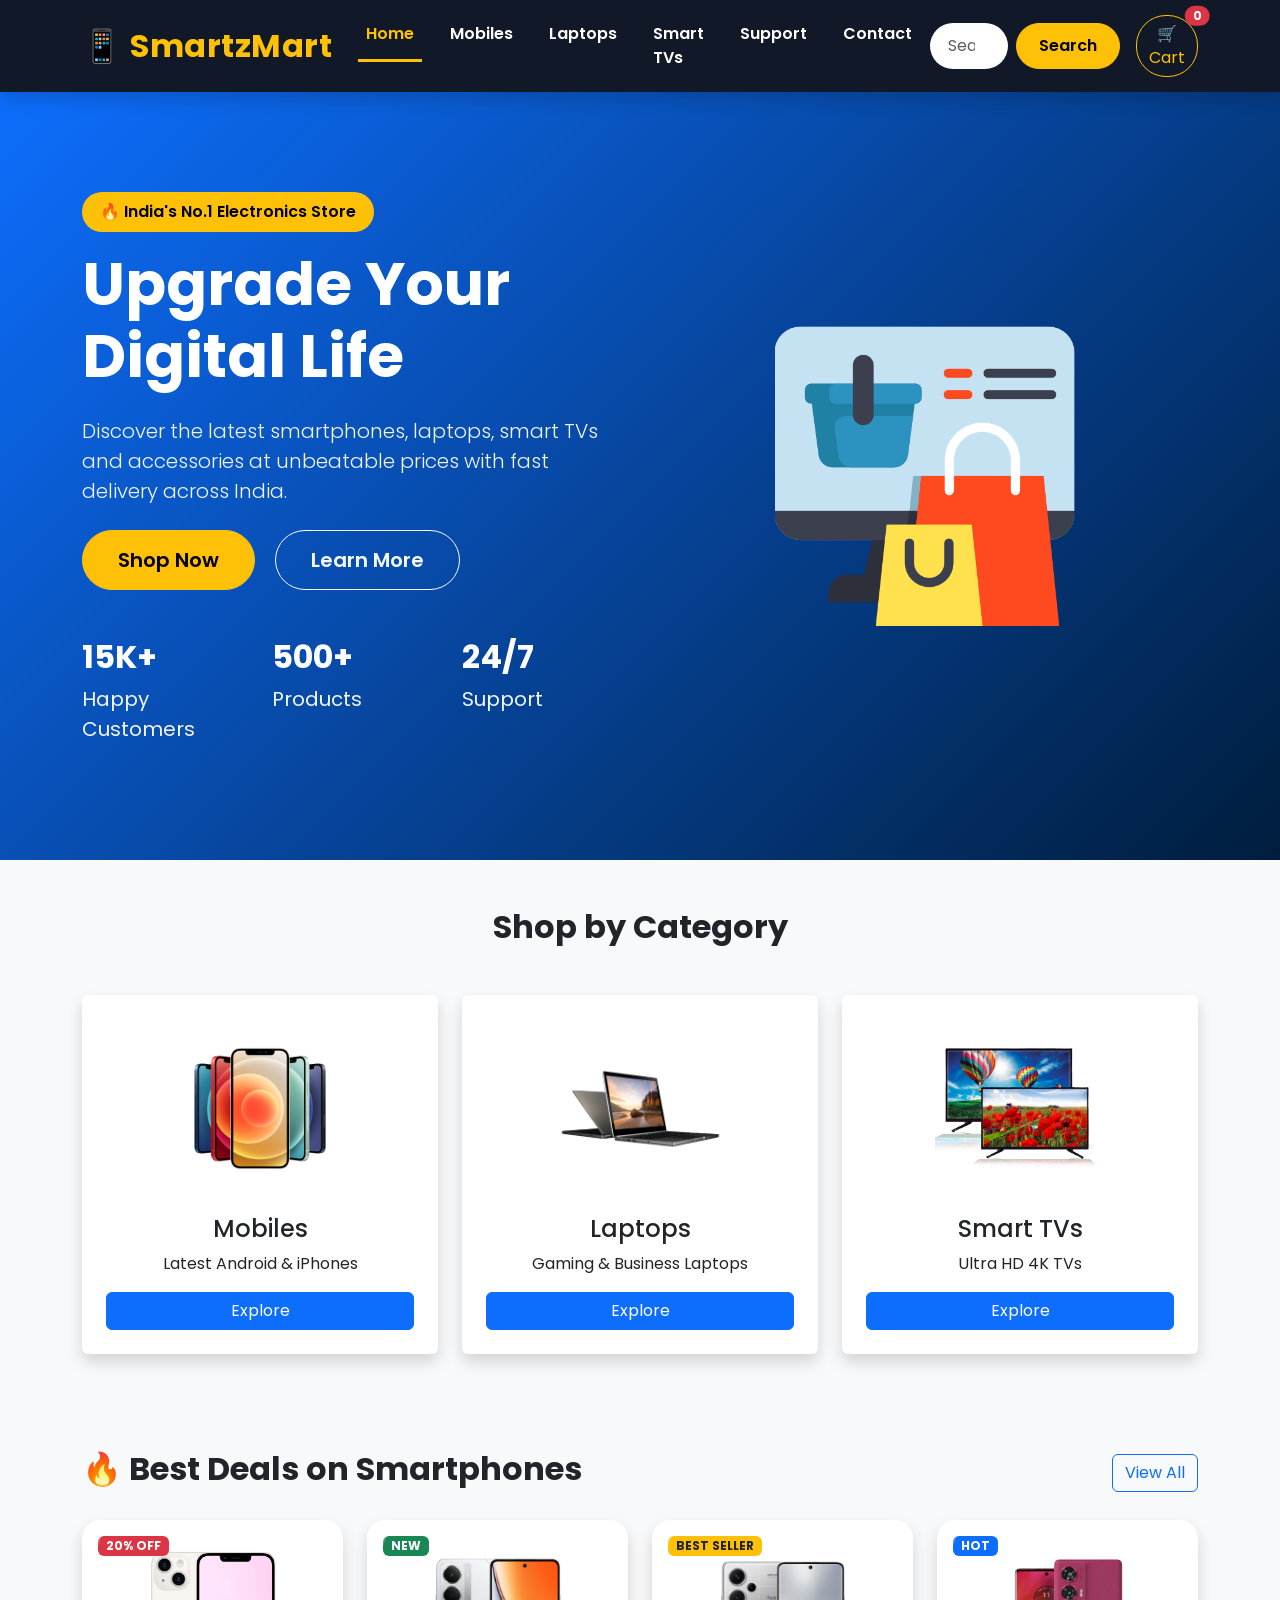
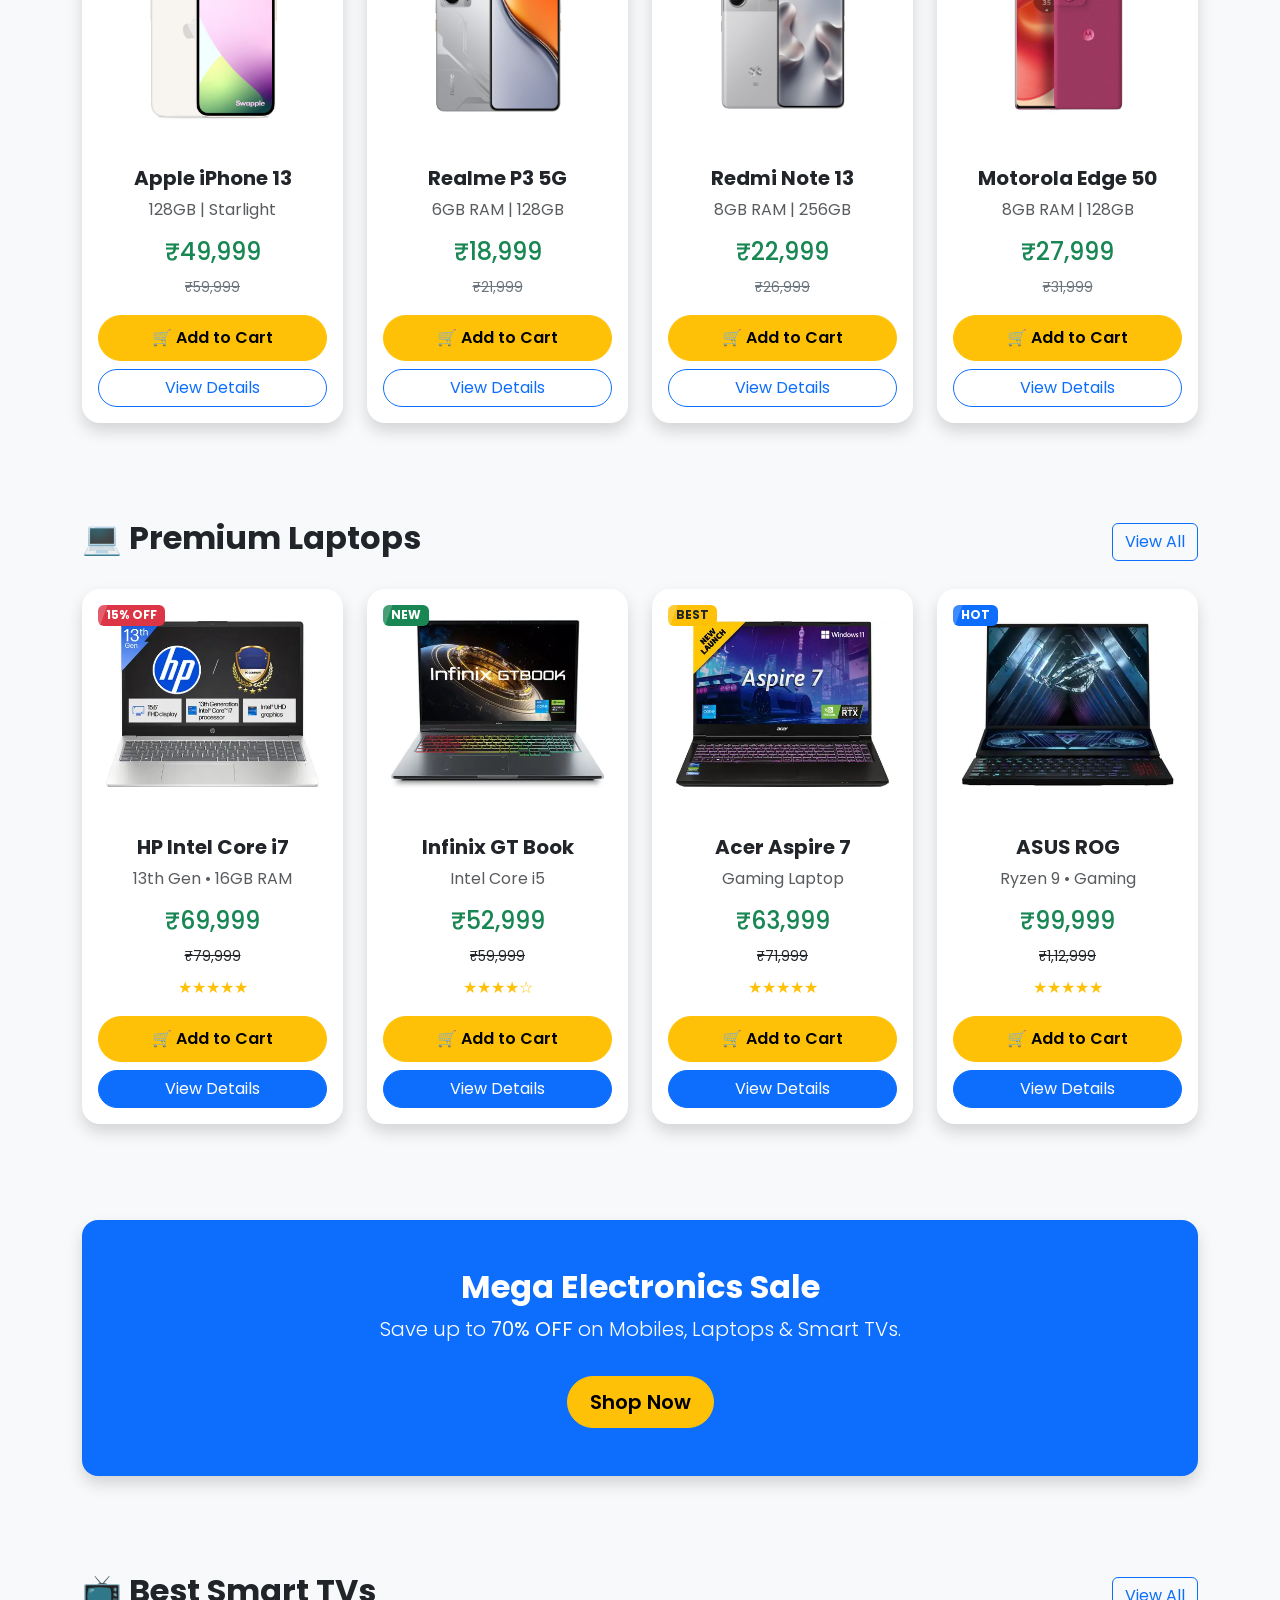
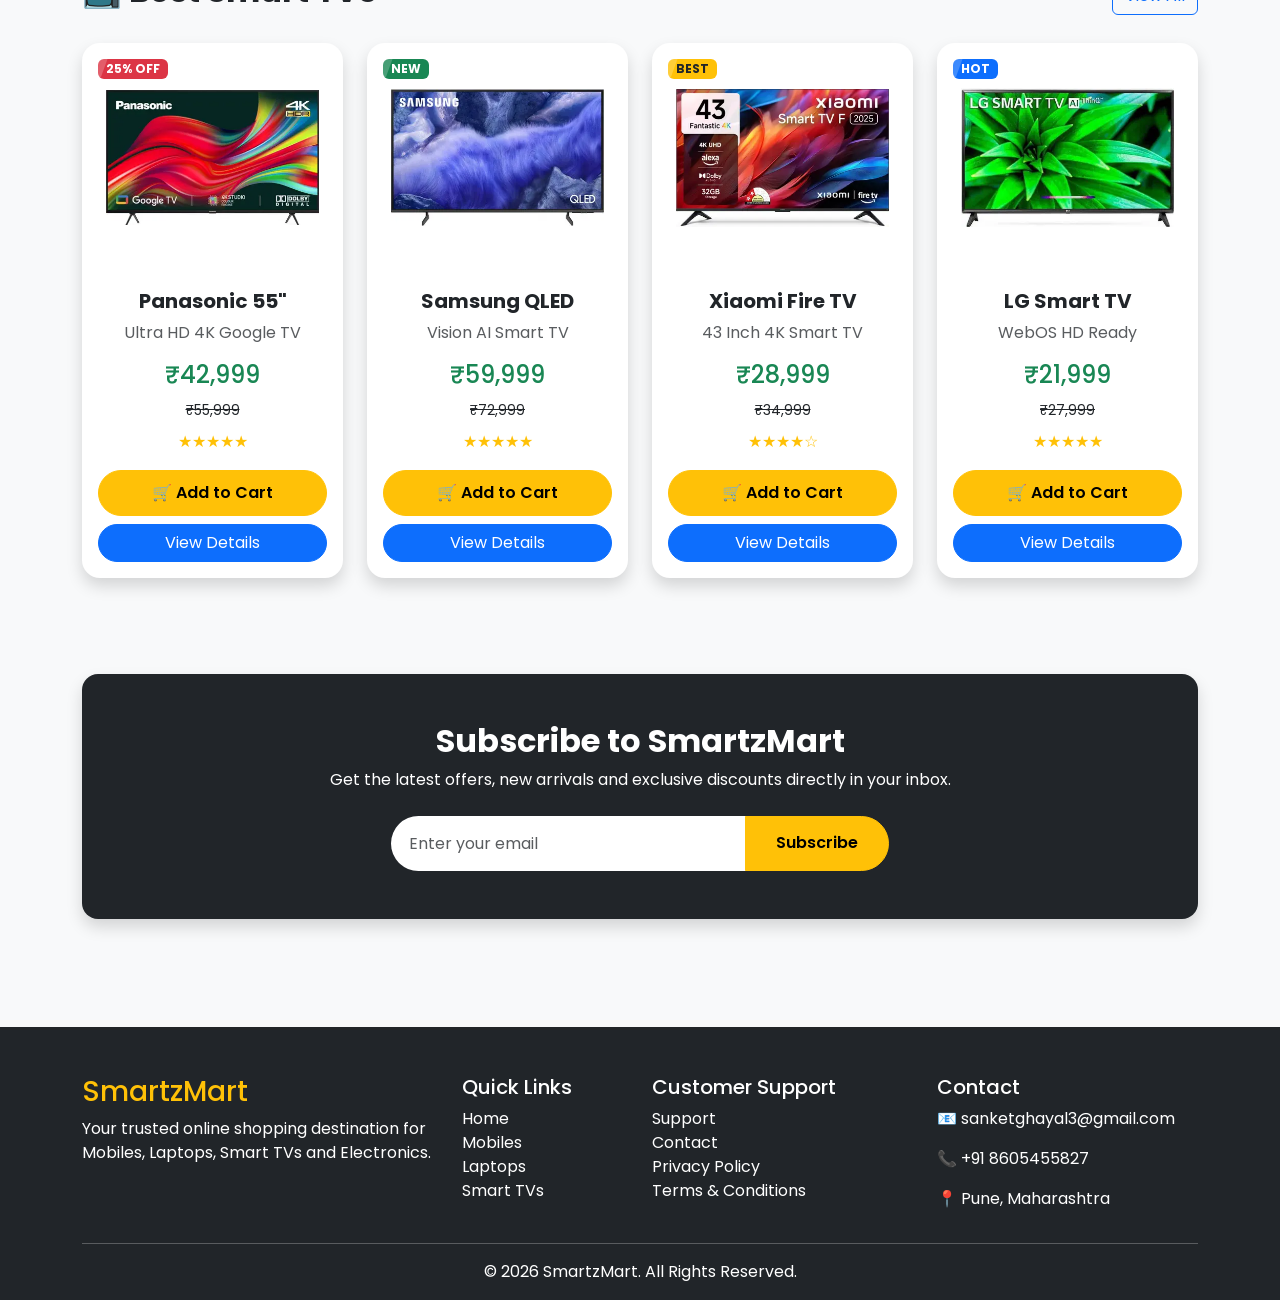
==== commit 74d5f75f: "new code" ====
--- a/index.html
+++ b/index.html
@@ -1,1059 +1,1185 @@
 <!DOCTYPE html>
 <html lang="en">
+
 <head>
-  <meta charset="UTF-8">
-  <meta name="viewport" content="width=device-width, initial-scale=1.0">
-  <title>SmartzMart – Home</title>
-  <!-- Bootstrap CSS — NO leading space! -->
-  <link rel="stylesheet" href="https://cdn.jsdelivr.net/npm/bootstrap@5.3.7/dist/css/bootstrap.min.css">
-  <link rel="stylesheet" href="style.css">
+    <meta charset="UTF-8">
+    <meta name="viewport" content="width=device-width, initial-scale=1.0">
+    <title>SmartzMart – Home</title>
+    <!-- Bootstrap CSS — NO leading space! -->
+    <link rel="stylesheet" href="https://cdn.jsdelivr.net/npm/bootstrap@5.3.7/dist/css/bootstrap.min.css">
+    <link rel="stylesheet" href="style.css">
 </head>
+
 <body>
 
-<!-- ================= NAVBAR ================= -->
-
-<nav class="navbar navbar-expand-lg navbar-dark bg-dark sticky-top shadow">
-    <div class="container">
-
-        <!-- Logo -->
-        <a class="navbar-brand fw-bold fs-2 text-warning" href="index.html">
-            📱 SmartzMart
-        </a>
-
-        <!-- Mobile Toggle -->
-        <button class="navbar-toggler" type="button"
-            data-bs-toggle="collapse"
-            data-bs-target="#navbarNav">
-
-            <span class="navbar-toggler-icon"></span>
-        </button>
-
-        <div class="collapse navbar-collapse" id="navbarNav">
-
-            <!-- Menu -->
-            <ul class="navbar-nav mx-auto">
-
-                <li class="nav-item">
-                    <a class="nav-link active" href="index.html">Home</a>
-                </li>
-
-                <li class="nav-item">
-                    <a class="nav-link" href="mobiles.html">Mobiles</a>
-                </li>
-
-                <li class="nav-item">
-                    <a class="nav-link" href="laptops.html">Laptops</a>
-                </li>
-
-                <li class="nav-item">
-                    <a class="nav-link" href="Tvs.html">Smart TVs</a>
-                </li>
-
-                <li class="nav-item">
-                    <a class="nav-link" href="Support.html">Support</a>
-                </li>
-
-                <li class="nav-item">
-                    <a class="nav-link" href="Contact.html">Contact</a>
-                </li>
-
-            </ul>
-
-            <!-- Search -->
-            <form class="d-flex">
-                <input class="form-control me-2"
-                    type="search"
-                    placeholder="Search Products">
-
-                <button class="btn btn-warning">
-                    Search
-                </button>
-            </form>
-
+    <!-- ================= NAVBAR ================= -->
+
+    <nav class="navbar navbar-expand-lg navbar-dark bg-dark sticky-top shadow">
+        <div class="container">
+
+            <!-- Logo -->
+            <a class="navbar-brand fw-bold fs-2 text-warning" href="index.html">
+                📱 SmartzMart
+            </a>
+
+            <!-- Mobile Toggle -->
+            <button class="navbar-toggler" type="button" data-bs-toggle="collapse" data-bs-target="#navbarNav">
+
+                <span class="navbar-toggler-icon"></span>
+            </button>
+
+            <div class="collapse navbar-collapse" id="navbarNav">
+
+                <!-- Menu -->
+                <ul class="navbar-nav mx-auto">
+
+                    <li class="nav-item">
+                        <a class="nav-link active" href="index.html">Home</a>
+                    </li>
+
+                    <li class="nav-item">
+                        <a class="nav-link" href="mobiles.html">Mobiles</a>
+                    </li>
+
+                    <li class="nav-item">
+                        <a class="nav-link" href="laptops.html">Laptops</a>
+                    </li>
+
+                    <li class="nav-item">
+                        <a class="nav-link" href="Tvs.html">Smart TVs</a>
+                    </li>
+
+                    <li class="nav-item">
+                        <a class="nav-link" href="Support.html">Support</a>
+                    </li>
+
+                    <li class="nav-item">
+                        <a class="nav-link" href="Contact.html">Contact</a>
+                    </li>
+
+                </ul>
+
+                <!-- Search -->
+                <form class="d-flex">
+                    <input id="searchInput" class="form-control me-2" type="search" placeholder="Search Products..."
+                        onkeyup="searchProducts()">
+
+                    <button class="btn btn-warning">
+                        Search
+                    </button>
+                </form>
+                <a href="cart.html" class="btn btn-outline-warning ms-3 position-relative">
+
+                    🛒 Cart
+
+                    <span id="cartCount"
+                        class="position-absolute top-0 start-100 translate-middle badge rounded-pill bg-danger">
+
+                        0
+
+                    </span>
+
+                </a>
+
+            </div>
         </div>
-    </div>
-</nav>
-<!-- ================= HERO ================= -->
-
-<section class="container-fluid bg-light py-5">
-
-<div class="container">
-
-<div class="row align-items-center">
-
-<div class="col-lg-6">
-
-<h1 class="display-4 fw-bold">
-
-Welcome to
-
-<span class="text-primary">
-
-SmartzMart
-
-</span>
-
-</h1>
-
-<p class="lead mt-4">
-
-Discover premium smartphones,
-
-gaming laptops,
-
-4K Smart TVs,
-
-and top electronic gadgets
-
-at unbeatable prices.
-
-</p>
-
-<div class="mt-4">
-
-<a href="mobiles.html"
-
-class="btn btn-primary btn-lg me-3">
-
-Shop Now
+    </nav>
+
+    <!-- ================= HERO SECTION ================= -->
+
+    <section class="hero-section">
+
+        <div class="container">
+
+            <div class="row align-items-center">
+
+                <div class="col-lg-6">
+
+                    <span class="hero-badge">
+                        🔥 India's No.1 Electronics Store
+                    </span>
+
+                    <h1 class="display-3 fw-bold mt-3">
+
+                        Upgrade Your Digital Life
+
+                    </h1>
+
+                    <p class="lead mt-4">
+
+                        Discover the latest smartphones, laptops, smart TVs and accessories at unbeatable prices with
+                        fast delivery across India.
+
+                    </p>
+
+                    <div class="mt-4">
+
+                        <a href="mobiles.html" class="btn btn-warning btn-lg me-3">
+
+                            Shop Now
+
+                        </a>
+
+                        <a href="Support.html" class="btn btn-outline-light btn-lg">
+
+                            Learn More
+
+                        </a>
+
+                    </div>
+
+                    <div class="row mt-5">
+
+                        <div class="col-4">
+
+                            <h2 class="fw-bold">15K+</h2>
+
+                            <p>Happy Customers</p>
+
+                        </div>
+
+                        <div class="col-4">
+
+                            <h2 class="fw-bold">500+</h2>
+
+                            <p>Products</p>
+
+                        </div>
+
+                        <div class="col-4">
+
+                            <h2 class="fw-bold">24/7</h2>
+
+                            <p>Support</p>
+
+                        </div>
+
+                    </div>
+
+                </div>
+
+                <div class="col-lg-6 text-center">
+
+                    <img src="Images/hero-shopping.png" class="img-fluid hero-img" alt="Shopping">
+
+                </div>
+
+            </div>
+
+        </div>
+
+    </section>
+    <!-- ================= FEATURED CATEGORIES ================= -->
+
+    <section class="container py-5">
+
+        <h2 class="text-center fw-bold mb-5">
+
+            Shop by Category
+
+        </h2>
+
+        <div class="row g-4">
+
+            <div class="col-md-4">
+
+                <div class="card shadow border-0 text-center p-4">
+
+                    <img src="Images/mobile-category.png" class="img-fluid mx-auto"
+                        style="height:180px;object-fit:contain;">
+
+                    <h4 class="mt-3">
+
+                        Mobiles
+
+                    </h4>
+
+                    <p>
+
+                        Latest Android & iPhones
+
+                    </p>
+
+                    <a href="mobiles.html" class="btn btn-primary">
+
+                        Explore
+
+                    </a>
+
+                </div>
+
+            </div>
+
+            <div class="col-md-4">
+
+                <div class="card shadow border-0 text-center p-4">
+
+                    <img src="Images/laptop-category.png" class="img-fluid mx-auto"
+                        style="height:180px;object-fit:contain;">
+
+                    <h4 class="mt-3">
+
+                        Laptops
+
+                    </h4>
+
+                    <p>
+
+                        Gaming & Business Laptops
+
+                    </p>
+
+                    <a href="laptops.html" class="btn btn-primary">
+
+                        Explore
+
+                    </a>
+
+                </div>
+
+            </div>
+
+            <div class="col-md-4">
+
+                <div class="card shadow border-0 text-center p-4">
+
+                    <img src="Images/tv-category.png" class="img-fluid mx-auto"
+                        style="height:180px;object-fit:contain;">
+
+                    <h4 class="mt-3">
+
+                        Smart TVs
+
+                    </h4>
+
+                    <p>
+
+                        Ultra HD 4K TVs
+
+                    </p>
+
+                    <a href="Tvs.html" class="btn btn-primary">
+
+                        Explore
+
+                    </a>
+
+                </div>
+
+            </div>
+
+        </div>
+
+    </section>
+    <!-- ================= FEATURED MOBILES ================= -->
+
+    <section class="container py-5">
+
+        <div class="d-flex justify-content-between align-items-center mb-4">
+
+            <h2 class="fw-bold">🔥 Best Deals on Smartphones</h2>
+
+            <a href="mobiles.html" class="btn btn-outline-primary">
+                View All
+            </a>
+
+        </div>
+
+        <div class="row g-4">
+
+            <!-- Product 1 -->
+            <div class="col-lg-3 col-md-6">
+
+                <div class="card product-card h-100 shadow border-0">
+
+                    <span class="badge bg-danger position-absolute m-3">
+                        20% OFF
+                    </span>
+
+                    <img src="Images/iphone.avif" class="card-img-top p-4" style="height:230px;object-fit:contain;">
+
+                    <div class="card-body text-center">
+
+                        <h5 class="fw-bold">
+                            Apple iPhone 13
+                        </h5>
+
+                        <p class="text-muted">
+                            128GB | Starlight
+                        </p>
+
+                        <h4 class="text-success">
+                            ₹49,999
+                        </h4>
+
+                        <small class="text-decoration-line-through text-secondary">
+                            ₹59,999
+                        </small>
+
+                        <div class="d-grid gap-2 mt-3">
+
+                            <button class="btn btn-warning" onclick="addToCart(1)">
+
+                                🛒 Add to Cart
+
+                            </button>
+
+                            <a href="mobiles.html" class="btn btn-outline-primary">
+
+                                View Details
+
+                            </a>
+
+                        </div>
+                    </div>
+
+                </div>
+
+            </div>
+
+            <!-- Product 2 -->
+
+            <div class="col-lg-3 col-md-6">
+
+                <div class="card h-100 shadow border-0 product-card">
+
+                    <span class="badge bg-success position-absolute m-3">
+                        NEW
+                    </span>
+
+                    <img src="Images/realme.png" class="card-img-top p-4" style="height:230px;object-fit:contain;">
+
+                    <div class="card-body text-center">
+
+                        <h5 class="fw-bold">
+                            Realme P3 5G
+                        </h5>
+
+                        <p class="text-muted">
+                            6GB RAM | 128GB
+                        </p>
+
+                        <h4 class="text-success">
+                            ₹18,999
+                        </h4>
+
+                        <small class="text-decoration-line-through text-secondary">
+                            ₹21,999
+                        </small>
+
+                       <div class="d-grid gap-2 mt-3">
+
+<button
+class="btn btn-warning"
+onclick="addToCart(2)">
+
+🛒 Add to Cart
+
+</button>
+
+<a
+href="mobiles.html"
+class="btn btn-outline-primary">
+
+View Details
 
 </a>
 
-<a href="Contact.html"
-
-class="btn btn-outline-dark btn-lg">
-
-Contact Us
+</div>
+
+                    </div>
+
+                </div>
+
+            </div>
+
+            <!-- Product 3 -->
+
+            <div class="col-lg-3 col-md-6">
+
+                <div class="card h-100 shadow border-0 product-card">
+
+                    <span class="badge bg-warning text-dark position-absolute m-3">
+                        BEST SELLER
+                    </span>
+
+                    <img src="Images/redme.png" class="card-img-top p-4" style="height:230px;object-fit:contain;">
+
+                    <div class="card-body text-center">
+
+                        <h5 class="fw-bold">
+                            Redmi Note 13
+                        </h5>
+
+                        <p class="text-muted">
+                            8GB RAM | 256GB
+                        </p>
+
+                        <h4 class="text-success">
+                            ₹22,999
+                        </h4>
+
+                        <small class="text-decoration-line-through text-secondary">
+                            ₹26,999
+                        </small>
+
+                        <div class="d-grid gap-2 mt-3">
+
+<button
+class="btn btn-warning"
+onclick="addToCart(3)">
+
+🛒 Add to Cart
+
+</button>
+
+<a
+href="mobiles.html"
+class="btn btn-outline-primary">
+
+View Details
 
 </a>
 
 </div>
+                    </div>
+
+                </div>
+
+            </div>
+
+            <!-- Product 4 -->
+
+            <div class="col-lg-3 col-md-6">
+
+                <div class="card h-100 shadow border-0 product-card">
+
+                    <span class="badge bg-primary position-absolute m-3">
+                        HOT
+                    </span>
+
+                    <img src="Images/moto.png" class="card-img-top p-4" style="height:230px;object-fit:contain;">
+
+                    <div class="card-body text-center">
+
+                        <h5 class="fw-bold">
+                            Motorola Edge 50
+                        </h5>
+
+                        <p class="text-muted">
+                            8GB RAM | 128GB
+                        </p>
+
+                        <h4 class="text-success">
+                            ₹27,999
+                        </h4>
+
+                        <small class="text-decoration-line-through text-secondary">
+                            ₹31,999
+                        </small>
+
+                       <div class="d-grid gap-2 mt-3">
+
+<button
+class="btn btn-warning"
+onclick="addToCart(4)">
+
+🛒 Add to Cart
+
+</button>
+
+<a
+href="mobiles.html"
+class="btn btn-outline-primary">
+
+View Details
+
+</a>
 
 </div>
 
-<div class="col-lg-6 text-center">
-
-<img src="Images/hero-shopping.png"
-
-class="img-fluid"
-
-alt="Shopping Illustration">
+                    </div>
+
+                </div>
+
+            </div>
+
+        </div>
+
+    </section>
+    <!-- ================= LAPTOP SECTION ================= -->
+
+    <section class="container py-5">
+
+        <div class="d-flex justify-content-between align-items-center mb-4">
+
+            <h2 class="fw-bold">
+                💻 Premium Laptops
+            </h2>
+
+            <a href="laptops.html" class="btn btn-outline-primary">
+                View All
+            </a>
+
+        </div>
+
+        <div class="row g-4">
+
+            <!-- HP -->
+
+            <div class="col-lg-3 col-md-6">
+
+                <div class="card product-card h-100 shadow border-0">
+
+                    <span class="badge bg-danger position-absolute m-3">
+                        15% OFF
+                    </span>
+
+                    <img src="Images/Hp.webp" class="card-img-top p-4" style="height:230px;object-fit:contain;">
+
+                    <div class="card-body text-center">
+
+                        <h5 class="fw-bold">
+                            HP Intel Core i7
+                        </h5>
+
+                        <p class="text-muted">
+                            13th Gen • 16GB RAM
+                        </p>
+
+                        <h4 class="text-success">
+                            ₹69,999
+                        </h4>
+
+                        <small class="text-decoration-line-through">
+                            ₹79,999
+                        </small>
+
+                        <div class="text-warning mt-2">
+                            ★★★★★
+                        </div>
+
+                      <div class="d-grid gap-2 mt-3">
+
+<button
+class="btn btn-warning"
+onclick="addToCart(25)">
+
+🛒 Add to Cart
+
+</button>
+
+<a
+href="laptops.html"
+class="btn btn-primary">
+
+View Details
+
+</a>
 
 </div>
 
+                    </div>
+
+                </div>
+
+            </div>
+
+            <!-- Infinix -->
+
+            <div class="col-lg-3 col-md-6">
+
+                <div class="card product-card h-100 shadow border-0">
+
+                    <span class="badge bg-success position-absolute m-3">
+                        NEW
+                    </span>
+
+                    <img src="Images/infinix.webp" class="card-img-top p-4" style="height:230px;object-fit:contain;">
+
+                    <div class="card-body text-center">
+
+                        <h5 class="fw-bold">
+                            Infinix GT Book
+                        </h5>
+
+                        <p class="text-muted">
+                            Intel Core i5
+                        </p>
+
+                        <h4 class="text-success">
+                            ₹52,999
+                        </h4>
+
+                        <small class="text-decoration-line-through">
+                            ₹59,999
+                        </small>
+
+                        <div class="text-warning mt-2">
+                            ★★★★☆
+                        </div>
+
+                        <div class="d-grid gap-2 mt-3">
+
+<button
+class="btn btn-warning"
+onclick="addToCart(26)">
+
+🛒 Add to Cart
+
+</button>
+
+<a
+href="laptops.html"
+class="btn btn-primary">
+
+View Details
+
+</a>
+
 </div>
 
+                    </div>
+
+                </div>
+
+            </div>
+
+            <!-- Acer -->
+
+            <div class="col-lg-3 col-md-6">
+
+                <div class="card product-card h-100 shadow border-0">
+
+                    <span class="badge bg-warning text-dark position-absolute m-3">
+                        BEST
+                    </span>
+
+                    <img src="Images/acer.webp" class="card-img-top p-4" style="height:230px;object-fit:contain;">
+
+                    <div class="card-body text-center">
+
+                        <h5 class="fw-bold">
+                            Acer Aspire 7
+                        </h5>
+
+                        <p class="text-muted">
+                            Gaming Laptop
+                        </p>
+
+                        <h4 class="text-success">
+                            ₹63,999
+                        </h4>
+
+                        <small class="text-decoration-line-through">
+                            ₹71,999
+                        </small>
+
+                        <div class="text-warning mt-2">
+                            ★★★★★
+                        </div>
+
+                        <div class="d-grid gap-2 mt-3">
+
+<button
+class="btn btn-warning"
+onclick="addToCart(27)">
+
+🛒 Add to Cart
+
+</button>
+
+<a
+href="laptops.html"
+class="btn btn-primary">
+
+View Details
+
+</a>
+
 </div>
 
-</section>
-
-<!-- ================= FEATURED CATEGORIES ================= -->
-
-<section class="container py-5">
-
-<h2 class="text-center fw-bold mb-5">
-
-Shop by Category
-
-</h2>
-
-<div class="row g-4">
-
-<div class="col-md-4">
-
-<div class="card shadow border-0 text-center p-4">
-
-<img src="Images/mobile-category.png"
-
-class="img-fluid mx-auto"
-
-style="height:180px;object-fit:contain;">
-
-<h4 class="mt-3">
-
-Mobiles
-
-</h4>
-
-<p>
-
-Latest Android & iPhones
-
-</p>
-
-<a href="mobiles.html"
-
+                    </div>
+
+                </div>
+
+            </div>
+
+            <!-- ASUS -->
+
+            <div class="col-lg-3 col-md-6">
+
+                <div class="card product-card h-100 shadow border-0">
+
+                    <span class="badge bg-primary position-absolute m-3">
+                        HOT
+                    </span>
+
+                    <img src="Images/asus.webp" class="card-img-top p-4" style="height:230px;object-fit:contain;">
+
+                    <div class="card-body text-center">
+
+                        <h5 class="fw-bold">
+                            ASUS ROG
+                        </h5>
+
+                        <p class="text-muted">
+                            Ryzen 9 • Gaming
+                        </p>
+
+                        <h4 class="text-success">
+                            ₹99,999
+                        </h4>
+
+                        <small class="text-decoration-line-through">
+                            ₹1,12,999
+                        </small>
+
+                        <div class="text-warning mt-2">
+                            ★★★★★
+                        </div>
+
+                       <div class="d-grid gap-2 mt-3">
+
+<button
+class="btn btn-warning"
+onclick="addToCart(28)">
+
+🛒 Add to Cart
+
+</button>
+
+<a
+href="laptops.html"
 class="btn btn-primary">
 
-Explore
+View Details
 
 </a>
 
 </div>
 
+                    </div>
+
+                </div>
+
+            </div>
+
+        </div>
+
+    </section>
+
+    <!-- OFFER BANNER -->
+
+    <section class="container my-5">
+
+        <div class="bg-primary rounded-4 text-white p-5 text-center shadow">
+
+            <h2 class="fw-bold">
+                Mega Electronics Sale
+            </h2>
+
+            <p class="lead">
+
+                Save up to <strong>70% OFF</strong> on Mobiles, Laptops & Smart TVs.
+
+            </p>
+
+            <a href="mobiles.html" class="btn btn-warning btn-lg mt-3">
+
+                Shop Now
+
+            </a>
+
+        </div>
+
+    </section>
+    <!-- ================= SMART TV SECTION ================= -->
+
+    <section class="container py-5">
+
+        <div class="d-flex justify-content-between align-items-center mb-4">
+
+            <h2 class="fw-bold">
+                📺 Best Smart TVs
+            </h2>
+
+            <a href="Tvs.html" class="btn btn-outline-primary">
+                View All
+            </a>
+
+        </div>
+
+        <div class="row g-4">
+
+            <!-- Panasonic -->
+
+            <div class="col-lg-3 col-md-6">
+
+                <div class="card product-card h-100 shadow border-0">
+
+                    <span class="badge bg-danger position-absolute m-3">
+                        25% OFF
+                    </span>
+
+                    <img src="Images/panasonic.webp" class="card-img-top p-4" style="height:230px;object-fit:contain;">
+
+                    <div class="card-body text-center">
+
+                        <h5 class="fw-bold">Panasonic 55"</h5>
+
+                        <p class="text-muted">
+                            Ultra HD 4K Google TV
+                        </p>
+
+                        <h4 class="text-success">₹42,999</h4>
+
+                        <small class="text-decoration-line-through">
+                            ₹55,999
+                        </small>
+
+                        <div class="text-warning mt-2">
+                            ★★★★★
+                        </div>
+
+                       <div class="d-grid gap-2 mt-3">
+
+<button
+class="btn btn-warning"
+onclick="addToCart(29)">
+
+🛒 Add to Cart
+
+</button>
+
+<a
+href="laptops.html"
+class="btn btn-primary">
+
+View Details
+
+</a>
+
 </div>
 
-<div class="col-md-4">
-
-<div class="card shadow border-0 text-center p-4">
-
-<img src="Images/laptop-category.png"
-
-class="img-fluid mx-auto"
-
-style="height:180px;object-fit:contain;">
-
-<h4 class="mt-3">
-
-Laptops
-
-</h4>
-
-<p>
-
-Gaming & Business Laptops
-
-</p>
-
-<a href="laptops.html"
-
+                    </div>
+
+                </div>
+
+            </div>
+
+            <!-- Samsung -->
+
+            <div class="col-lg-3 col-md-6">
+
+                <div class="card product-card h-100 shadow border-0">
+
+                    <span class="badge bg-success position-absolute m-3">
+                        NEW
+                    </span>
+
+                    <img src="Images/samsung.webp" class="card-img-top p-4" style="height:230px;object-fit:contain;">
+
+                    <div class="card-body text-center">
+
+                        <h5 class="fw-bold">Samsung QLED</h5>
+
+                        <p class="text-muted">
+                            Vision AI Smart TV
+                        </p>
+
+                        <h4 class="text-success">₹59,999</h4>
+
+                        <small class="text-decoration-line-through">
+                            ₹72,999
+                        </small>
+
+                        <div class="text-warning mt-2">
+                            ★★★★★
+                        </div>
+
+                        <div class="d-grid gap-2 mt-3">
+
+<button
+class="btn btn-warning"
+onclick="addToCart(30)">
+
+🛒 Add to Cart
+
+</button>
+
+<a
+href="laptops.html"
 class="btn btn-primary">
 
-Explore
+View Details
 
 </a>
 
 </div>
 
+                    </div>
+
+                </div>
+
+            </div>
+
+            <!-- Xiaomi -->
+
+            <div class="col-lg-3 col-md-6">
+
+                <div class="card product-card h-100 shadow border-0">
+
+                    <span class="badge bg-warning text-dark position-absolute m-3">
+                        BEST
+                    </span>
+
+                    <img src="Images/xiaomi.webp" class="card-img-top p-4" style="height:230px;object-fit:contain;">
+
+                    <div class="card-body text-center">
+
+                        <h5 class="fw-bold">Xiaomi Fire TV</h5>
+
+                        <p class="text-muted">
+                            43 Inch 4K Smart TV
+                        </p>
+
+                        <h4 class="text-success">₹28,999</h4>
+
+                        <small class="text-decoration-line-through">
+                            ₹34,999
+                        </small>
+
+                        <div class="text-warning mt-2">
+                            ★★★★☆
+                        </div>
+
+                      <div class="d-grid gap-2 mt-3">
+
+<button
+class="btn btn-warning"
+onclick="addToCart(31)">
+
+🛒 Add to Cart
+
+</button>
+
+<a
+href="laptops.html"
+class="btn btn-primary">
+
+View Details
+
+</a>
+
 </div>
 
-<div class="col-md-4">
-
-<div class="card shadow border-0 text-center p-4">
-
-<img src="Images/tv-category.png"
-
-class="img-fluid mx-auto"
-
-style="height:180px;object-fit:contain;">
-
-<h4 class="mt-3">
-
-Smart TVs
-
-</h4>
-
-<p>
-
-Ultra HD 4K TVs
-
-</p>
-
-<a href="Tvs.html"
-
+                    </div>
+
+                </div>
+
+            </div>
+
+            <!-- LG -->
+
+            <div class="col-lg-3 col-md-6">
+
+                <div class="card product-card h-100 shadow border-0">
+
+                    <span class="badge bg-primary position-absolute m-3">
+                        HOT
+                    </span>
+
+                    <img src="Images/LG.webp" class="card-img-top p-4" style="height:230px;object-fit:contain;">
+
+                    <div class="card-body text-center">
+
+                        <h5 class="fw-bold">LG Smart TV</h5>
+
+                        <p class="text-muted">
+                            WebOS HD Ready
+                        </p>
+
+                        <h4 class="text-success">₹21,999</h4>
+
+                        <small class="text-decoration-line-through">
+                            ₹27,999
+                        </small>
+
+                        <div class="text-warning mt-2">
+                            ★★★★★
+                        </div>
+
+                        <div class="d-grid gap-2 mt-3">
+
+<button
+class="btn btn-warning"
+onclick="addToCart(32)">
+
+🛒 Add to Cart
+
+</button>
+
+<a
+href="laptops.html"
 class="btn btn-primary">
 
-Explore
+View Details
 
 </a>
 
 </div>
 
-</div>
-
-</div>
-
-</section>
-<!-- ================= FEATURED MOBILES ================= -->
-
-<section class="container py-5">
-
-<div class="d-flex justify-content-between align-items-center mb-4">
-
-<h2 class="fw-bold">🔥 Best Deals on Smartphones</h2>
-
-<a href="mobiles.html" class="btn btn-outline-primary">
-View All
-</a>
-
-</div>
-
-<div class="row g-4">
-
-<!-- Product 1 -->
-
-<div class="col-lg-3 col-md-6">
-
-<div class="card h-100 shadow border-0 product-card">
-
-<span class="badge bg-danger position-absolute m-3">
-20% OFF
-</span>
-
-<img src="Images/iphone.avif"
-class="card-img-top p-4"
-style="height:250px;object-fit:contain;">
-
-<div class="card-body text-center">
-
-<h5 class="fw-bold">
-Apple iPhone 13
-</h5>
-
-<p class="text-muted">
-128GB | Starlight
-</p>
-
-<h4 class="text-success">
-₹49,999
-</h4>
-
-<small class="text-decoration-line-through text-secondary">
-₹59,999
-</small>
-
-<div class="mt-3">
-
-<a href="mobiles.html"
-class="btn btn-primary w-100">
-
-Buy Now
-
-</a>
-
-</div>
-
-</div>
-
-</div>
-
-</div>
-
-<!-- Product 2 -->
-
-<div class="col-lg-3 col-md-6">
-
-<div class="card h-100 shadow border-0 product-card">
-
-<span class="badge bg-success position-absolute m-3">
-NEW
-</span>
-
-<img src="Images/realme.png"
-class="card-img-top p-4"
-style="height:250px;object-fit:contain;">
-
-<div class="card-body text-center">
-
-<h5 class="fw-bold">
-Realme P3 5G
-</h5>
-
-<p class="text-muted">
-6GB RAM | 128GB
-</p>
-
-<h4 class="text-success">
-₹18,999
-</h4>
-
-<small class="text-decoration-line-through text-secondary">
-₹21,999
-</small>
-
-<div class="mt-3">
-
-<a href="mobiles.html"
-class="btn btn-primary w-100">
-
-Buy Now
-
-</a>
-
-</div>
-
-</div>
-
-</div>
-
-</div>
-
-<!-- Product 3 -->
-
-<div class="col-lg-3 col-md-6">
-
-<div class="card h-100 shadow border-0 product-card">
-
-<span class="badge bg-warning text-dark position-absolute m-3">
-BEST SELLER
-</span>
-
-<img src="Images/redme.png"
-class="card-img-top p-4"
-style="height:250px;object-fit:contain;">
-
-<div class="card-body text-center">
-
-<h5 class="fw-bold">
-Redmi Note 13
-</h5>
-
-<p class="text-muted">
-8GB RAM | 256GB
-</p>
-
-<h4 class="text-success">
-₹22,999
-</h4>
-
-<small class="text-decoration-line-through text-secondary">
-₹26,999
-</small>
-
-<div class="mt-3">
-
-<a href="mobiles.html"
-class="btn btn-primary w-100">
-
-Buy Now
-
-</a>
-
-</div>
-
-</div>
-
-</div>
-
-</div>
-
-<!-- Product 4 -->
-
-<div class="col-lg-3 col-md-6">
-
-<div class="card h-100 shadow border-0 product-card">
-
-<span class="badge bg-primary position-absolute m-3">
-HOT
-</span>
-
-<img src="Images/moto.png"
-class="card-img-top p-4"
-style="height:250px;object-fit:contain;">
-
-<div class="card-body text-center">
-
-<h5 class="fw-bold">
-Motorola Edge 50
-</h5>
-
-<p class="text-muted">
-8GB RAM | 128GB
-</p>
-
-<h4 class="text-success">
-₹27,999
-</h4>
-
-<small class="text-decoration-line-through text-secondary">
-₹31,999
-</small>
-
-<div class="mt-3">
-
-<a href="mobiles.html"
-class="btn btn-primary w-100">
-
-Buy Now
-
-</a>
-
-</div>
-
-</div>
-
-</div>
-
-</div>
-
-</div>
-
-</section>
-<!-- ================= LAPTOP SECTION ================= -->
-
-<section class="container py-5">
-
-<div class="d-flex justify-content-between align-items-center mb-4">
-
-<h2 class="fw-bold">
-💻 Premium Laptops
-</h2>
-
-<a href="laptops.html" class="btn btn-outline-primary">
-View All
-</a>
-
-</div>
-
-<div class="row g-4">
-
-<!-- HP -->
-
-<div class="col-lg-3 col-md-6">
-
-<div class="card product-card h-100 shadow border-0">
-
-<span class="badge bg-danger position-absolute m-3">
-15% OFF
-</span>
-
-<img src="Images/Hp.webp"
-class="card-img-top p-4"
-style="height:230px;object-fit:contain;">
-
-<div class="card-body text-center">
-
-<h5 class="fw-bold">
-HP Intel Core i7
-</h5>
-
-<p class="text-muted">
-13th Gen • 16GB RAM
-</p>
-
-<h4 class="text-success">
-₹69,999
-</h4>
-
-<small class="text-decoration-line-through">
-₹79,999
-</small>
-
-<div class="text-warning mt-2">
-★★★★★
-</div>
-
-<a href="laptops.html"
-class="btn btn-primary w-100 mt-3">
-
-Buy Now
-
-</a>
-
-</div>
-
-</div>
-
-</div>
-
-<!-- Infinix -->
-
-<div class="col-lg-3 col-md-6">
-
-<div class="card product-card h-100 shadow border-0">
-
-<span class="badge bg-success position-absolute m-3">
-NEW
-</span>
-
-<img src="Images/infinix.webp"
-class="card-img-top p-4"
-style="height:230px;object-fit:contain;">
-
-<div class="card-body text-center">
-
-<h5 class="fw-bold">
-Infinix GT Book
-</h5>
-
-<p class="text-muted">
-Intel Core i5
-</p>
-
-<h4 class="text-success">
-₹52,999
-</h4>
-
-<small class="text-decoration-line-through">
-₹59,999
-</small>
-
-<div class="text-warning mt-2">
-★★★★☆
-</div>
-
-<a href="laptops.html"
-class="btn btn-primary w-100 mt-3">
-
-Buy Now
-
-</a>
-
-</div>
-
-</div>
-
-</div>
-
-<!-- Acer -->
-
-<div class="col-lg-3 col-md-6">
-
-<div class="card product-card h-100 shadow border-0">
-
-<span class="badge bg-warning text-dark position-absolute m-3">
-BEST
-</span>
-
-<img src="Images/acer.webp"
-class="card-img-top p-4"
-style="height:230px;object-fit:contain;">
-
-<div class="card-body text-center">
-
-<h5 class="fw-bold">
-Acer Aspire 7
-</h5>
-
-<p class="text-muted">
-Gaming Laptop
-</p>
-
-<h4 class="text-success">
-₹63,999
-</h4>
-
-<small class="text-decoration-line-through">
-₹71,999
-</small>
-
-<div class="text-warning mt-2">
-★★★★★
-</div>
-
-<a href="laptops.html"
-class="btn btn-primary w-100 mt-3">
-
-Buy Now
-
-</a>
-
-</div>
-
-</div>
-
-</div>
-
-<!-- ASUS -->
-
-<div class="col-lg-3 col-md-6">
-
-<div class="card product-card h-100 shadow border-0">
-
-<span class="badge bg-primary position-absolute m-3">
-HOT
-</span>
-
-<img src="Images/asus.webp"
-class="card-img-top p-4"
-style="height:230px;object-fit:contain;">
-
-<div class="card-body text-center">
-
-<h5 class="fw-bold">
-ASUS ROG
-</h5>
-
-<p class="text-muted">
-Ryzen 9 • Gaming
-</p>
-
-<h4 class="text-success">
-₹99,999
-</h4>
-
-<small class="text-decoration-line-through">
-₹1,12,999
-</small>
-
-<div class="text-warning mt-2">
-★★★★★
-</div>
-
-<a href="laptops.html"
-class="btn btn-primary w-100 mt-3">
-
-Buy Now
-
-</a>
-
-</div>
-
-</div>
-
-</div>
-
-</div>
-
-</section>
-
-<!-- OFFER BANNER -->
-
-<section class="container my-5">
-
-<div class="bg-primary rounded-4 text-white p-5 text-center shadow">
-
-<h2 class="fw-bold">
-Mega Electronics Sale
-</h2>
-
-<p class="lead">
-
-Save up to <strong>70% OFF</strong> on Mobiles, Laptops & Smart TVs.
-
-</p>
-
-<a href="mobiles.html"
-class="btn btn-warning btn-lg mt-3">
-
-Shop Now
-
-</a>
-
-</div>
-
-</section>
-<!-- ================= SMART TV SECTION ================= -->
-
-<section class="container py-5">
-
-<div class="d-flex justify-content-between align-items-center mb-4">
-
-<h2 class="fw-bold">
-📺 Best Smart TVs
-</h2>
-
-<a href="Tvs.html" class="btn btn-outline-primary">
-View All
-</a>
-
-</div>
-
-<div class="row g-4">
-
-<!-- Panasonic -->
-
-<div class="col-lg-3 col-md-6">
-
-<div class="card product-card h-100 shadow border-0">
-
-<span class="badge bg-danger position-absolute m-3">
-25% OFF
-</span>
-
-<img src="Images/panasonic.webp"
-class="card-img-top p-4"
-style="height:230px;object-fit:contain;">
-
-<div class="card-body text-center">
-
-<h5 class="fw-bold">Panasonic 55"</h5>
-
-<p class="text-muted">
-Ultra HD 4K Google TV
-</p>
-
-<h4 class="text-success">₹42,999</h4>
-
-<small class="text-decoration-line-through">
-₹55,999
-</small>
-
-<div class="text-warning mt-2">
-★★★★★
-</div>
-
-<a href="Tvs.html" class="btn btn-primary w-100 mt-3">
-Buy Now
-</a>
-
-</div>
-
-</div>
-
-</div>
-
-<!-- Samsung -->
-
-<div class="col-lg-3 col-md-6">
-
-<div class="card product-card h-100 shadow border-0">
-
-<span class="badge bg-success position-absolute m-3">
-NEW
-</span>
-
-<img src="Images/samsung.webp"
-class="card-img-top p-4"
-style="height:230px;object-fit:contain;">
-
-<div class="card-body text-center">
-
-<h5 class="fw-bold">Samsung QLED</h5>
-
-<p class="text-muted">
-Vision AI Smart TV
-</p>
-
-<h4 class="text-success">₹59,999</h4>
-
-<small class="text-decoration-line-through">
-₹72,999
-</small>
-
-<div class="text-warning mt-2">
-★★★★★
-</div>
-
-<a href="Tvs.html" class="btn btn-primary w-100 mt-3">
-Buy Now
-</a>
-
-</div>
-
-</div>
-
-</div>
-
-<!-- Xiaomi -->
-
-<div class="col-lg-3 col-md-6">
-
-<div class="card product-card h-100 shadow border-0">
-
-<span class="badge bg-warning text-dark position-absolute m-3">
-BEST
-</span>
-
-<img src="Images/xiaomi.webp"
-class="card-img-top p-4"
-style="height:230px;object-fit:contain;">
-
-<div class="card-body text-center">
-
-<h5 class="fw-bold">Xiaomi Fire TV</h5>
-
-<p class="text-muted">
-43 Inch 4K Smart TV
-</p>
-
-<h4 class="text-success">₹28,999</h4>
-
-<small class="text-decoration-line-through">
-₹34,999
-</small>
-
-<div class="text-warning mt-2">
-★★★★☆
-</div>
-
-<a href="Tvs.html" class="btn btn-primary w-100 mt-3">
-Buy Now
-</a>
-
-</div>
-
-</div>
-
-</div>
-
-<!-- LG -->
-
-<div class="col-lg-3 col-md-6">
-
-<div class="card product-card h-100 shadow border-0">
-
-<span class="badge bg-primary position-absolute m-3">
-HOT
-</span>
-
-<img src="Images/LG.webp"
-class="card-img-top p-4"
-style="height:230px;object-fit:contain;">
-
-<div class="card-body text-center">
-
-<h5 class="fw-bold">LG Smart TV</h5>
-
-<p class="text-muted">
-WebOS HD Ready
-</p>
-
-<h4 class="text-success">₹21,999</h4>
-
-<small class="text-decoration-line-through">
-₹27,999
-</small>
-
-<div class="text-warning mt-2">
-★★★★★
-</div>
-
-<a href="Tvs.html" class="btn btn-primary w-100 mt-3">
-Buy Now
-</a>
-
-</div>
-
-</div>
-
-</div>
-
-</div>
-
-</section>
-
-<!-- ================= NEWSLETTER ================= -->
-
-<section class="container py-5">
-
-<div class="bg-dark text-white rounded-4 p-5 text-center shadow">
-
-<h2 class="fw-bold">
-Subscribe to SmartzMart
-</h2>
-
-<p class="mb-4">
-
-Get the latest offers, new arrivals and exclusive discounts directly in your inbox.
-
-</p>
-
-<div class="row justify-content-center">
-
-<div class="col-lg-6">
-
-<div class="input-group">
-
-<input
-type="email"
-class="form-control"
-placeholder="Enter your email">
-
-<button class="btn btn-warning">
-
-Subscribe
-
-</button>
-
-</div>
-
-</div>
-
-</div>
-
-</div>
-
-</section>
-
-<!-- ================= FOOTER ================= -->
-
-<footer class="bg-dark text-white pt-5">
-
-<div class="container">
-
-<div class="row">
-
-<div class="col-lg-4">
-
-<h3 class="text-warning">
-SmartzMart
-</h3>
-
-<p>
-
-Your trusted online shopping destination for Mobiles, Laptops, Smart TVs and Electronics.
-
-</p>
-
-</div>
-
-<div class="col-lg-2">
-
-<h5>Quick Links</h5>
-
-<ul class="list-unstyled">
-
-<li><a href="index.html" class="text-white text-decoration-none">Home</a></li>
-
-<li><a href="mobiles.html" class="text-white text-decoration-none">Mobiles</a></li>
-
-<li><a href="laptops.html" class="text-white text-decoration-none">Laptops</a></li>
-
-<li><a href="Tvs.html" class="text-white text-decoration-none">Smart TVs</a></li>
-
-</ul>
-
-</div>
-
-<div class="col-lg-3">
-
-<h5>Customer Support</h5>
-
-<ul class="list-unstyled">
-
-<li><a href="Support.html" class="text-white text-decoration-none">Support</a></li>
-
-<li><a href="Contact.html" class="text-white text-decoration-none">Contact</a></li>
-
-<li>Privacy Policy</li>
-
-<li>Terms & Conditions</li>
-
-</ul>
-
-</div>
-
-<div class="col-lg-3">
-
-<h5>Contact</h5>
-
-<p>📧 sanketghayal3@gmail.com</p>
-
-<p>📞 +91 8605455827</p>
-
-<p>📍 Pune, Maharashtra</p>
-
-</div>
-
-</div>
-
-<hr>
-
-<div class="text-center pb-3">
-
-© 2026 SmartzMart. All Rights Reserved.
-
-</div>
-
-</div>
-
-</footer>
-<!-- Bootstrap JS -->
-<script src="https://cdn.jsdelivr.net/npm/bootstrap@5.3.7/dist/js/bootstrap.bundle.min.js"></script>
-
-<!-- Scroll fade-in animation -->
-<script>
-  const observer = new IntersectionObserver((entries) => {
-    entries.forEach(e => {
-      if (e.isIntersecting) {
-        e.target.classList.add('visible');
-        observer.unobserve(e.target);
-      }
-    });
-  }, { threshold: 0.12 });
-  document.querySelectorAll('.fade-up').forEach(el => observer.observe(el));
-</script>
-
+                    </div>
+
+                </div>
+
+            </div>
+
+        </div>
+
+    </section>
+
+    <!-- ================= NEWSLETTER ================= -->
+
+    <section class="container py-5">
+
+        <div class="bg-dark text-white rounded-4 p-5 text-center shadow">
+
+            <h2 class="fw-bold">
+                Subscribe to SmartzMart
+            </h2>
+
+            <p class="mb-4">
+
+                Get the latest offers, new arrivals and exclusive discounts directly in your inbox.
+
+            </p>
+
+            <div class="row justify-content-center">
+
+                <div class="col-lg-6">
+
+                    <div class="input-group">
+
+                        <input type="email" class="form-control" placeholder="Enter your email">
+
+                        <button class="btn btn-warning">
+
+                            Subscribe
+
+                        </button>
+
+                    </div>
+
+                </div>
+
+            </div>
+
+        </div>
+
+    </section>
+
+    <!-- ================= FOOTER ================= -->
+
+    <footer class="bg-dark text-white pt-5">
+
+        <div class="container">
+
+            <div class="row">
+
+                <div class="col-lg-4">
+
+                    <h3 class="text-warning">
+                        SmartzMart
+                    </h3>
+
+                    <p>
+
+                        Your trusted online shopping destination for Mobiles, Laptops, Smart TVs and Electronics.
+
+                    </p>
+
+                </div>
+
+                <div class="col-lg-2">
+
+                    <h5>Quick Links</h5>
+
+                    <ul class="list-unstyled">
+
+                        <li><a href="index.html" class="text-white text-decoration-none">Home</a></li>
+
+                        <li><a href="mobiles.html" class="text-white text-decoration-none">Mobiles</a></li>
+
+                        <li><a href="laptops.html" class="text-white text-decoration-none">Laptops</a></li>
+
+                        <li><a href="Tvs.html" class="text-white text-decoration-none">Smart TVs</a></li>
+
+                    </ul>
+
+                </div>
+
+                <div class="col-lg-3">
+
+                    <h5>Customer Support</h5>
+
+                    <ul class="list-unstyled">
+
+                        <li><a href="Support.html" class="text-white text-decoration-none">Support</a></li>
+
+                        <li><a href="Contact.html" class="text-white text-decoration-none">Contact</a></li>
+
+                        <li>Privacy Policy</li>
+
+                        <li>Terms & Conditions</li>
+
+                    </ul>
+
+                </div>
+
+                <div class="col-lg-3">
+
+                    <h5>Contact</h5>
+
+                    <p>📧 sanketghayal3@gmail.com</p>
+
+                    <p>📞 +91 8605455827</p>
+
+                    <p>📍 Pune, Maharashtra</p>
+
+                </div>
+
+            </div>
+
+            <hr>
+
+            <div class="text-center pb-3">
+
+                © 2026 SmartzMart. All Rights Reserved.
+
+            </div>
+
+        </div>
+
+    </footer>
+    <!-- Bootstrap JS -->
+    <script src="https://cdn.jsdelivr.net/npm/bootstrap@5.3.7/dist/js/bootstrap.bundle.min.js"></script>
+
+    <!-- Scroll fade-in animation -->
+    <script>
+        const observer = new IntersectionObserver((entries) => {
+            entries.forEach(e => {
+                if (e.isIntersecting) {
+                    e.target.classList.add('visible');
+                    observer.unobserve(e.target);
+                }
+            });
+        }, { threshold: 0.12 });
+        document.querySelectorAll('.fade-up').forEach(el => observer.observe(el));
+    </script>
+    <script src="products.js"></script>
+    <script src="script.js"></script>
 </body>
-</html>
+
+</html>
--- a/style.css
+++ b/style.css
@@ -25,94 +25,250 @@
   height: auto;
 }
 .navbar{
-    background:#111827 !important;
+    background:#111827!important;
+    padding:14px 0;
+    box-shadow:0 4px 20px rgba(0,0,0,.2);
 }
 
 .navbar-brand{
-    color:#fbbf24 !important;
+    font-size:2rem;
+    font-weight:800;
+    color:#ffc107!important;
+    letter-spacing:.5px;
 }
 
 .navbar-nav .nav-link{
-    color:#fff !important;
+    color:#fff!important;
+    font-weight:600;
     margin:0 10px;
+    position:relative;
+    transition:.3s;
+}
+
+.navbar-nav .nav-link::after{
+    content:"";
+    position:absolute;
+    left:0;
+    bottom:-8px;
+    width:0%;
+    height:3px;
+    background:#ffc107;
+    transition:.3s;
+}
+
+.navbar-nav .nav-link:hover{
+    color:#ffc107!important;
+}
+
+.navbar-nav .nav-link:hover::after{
+    width:100%;
+}
+
+.navbar-nav .nav-link.active{
+    color:#ffc107!important;
+}
+
+.navbar-nav .nav-link.active::after{
+    width:100%;
+}
+
+.form-control{
+    border-radius:30px;
+    border:none;
+    padding:10px 18px;
+}
+
+.btn-warning{
+    border-radius:30px;
+    padding:10px 22px;
     font-weight:600;
-    transition:.3s;
-}
-
-.navbar-nav .nav-link:hover{
-    color:#fbbf24 !important;
-}
-
-.navbar-nav .nav-link.active{
-    color:#fbbf24 !important;
-    border-bottom:3px solid #fbbf24;
-}
-
-.form-control{
-    border-radius:8px;
-}
-
-.btn-warning{
-    font-weight:600;
-}
+}
+
+/* Cart button in navbar — pill shape, consistent on every page */
+.btn-outline-warning{
+    border-radius:30px;
+}
+/*================ HERO SECTION ================*/
+
+.hero-section{
+
+background:linear-gradient(135deg,#0d6efd,#001d3d);
+
+padding:100px 0;
+
+color:#fff;
+
+overflow:hidden;
+
+}
+
+.hero-badge{
+
+background:#ffc107;
+
+color:#000;
+
+padding:8px 18px;
+
+border-radius:50px;
+
+font-weight:600;
+
+display:inline-block;
+
+}
+
+.hero-section h1{
+
+font-size:60px;
+
+font-weight:800;
+
+line-height:1.2;
+
+}
+
+.hero-section p{
+
+font-size:20px;
+
+opacity:.95;
+
+}
+
+.hero-img{
+
+animation:float 4s ease-in-out infinite;
+
+max-height:500px;
+
+}
+
+@keyframes float{
+
+0%{
+
+transform:translateY(0);
+
+}
+
+50%{
+
+transform:translateY(-18px);
+
+}
+
+100%{
+
+transform:translateY(0);
+
+}
+
+}
+
+.hero-section .btn{
+
+padding:14px 35px;
+
+border-radius:40px;
+
+font-weight:600;
+
+transition:.3s;
+
+}
+
+.hero-section .btn:hover{
+
+transform:translateY(-4px);
+
+box-shadow:0 10px 20px rgba(0,0,0,.2);
+
+}
+
+@media(max-width:768px){
+
+.hero-section{
+
+text-align:center;
+
+padding:70px 0;
+
+}
+
+.hero-section h1{
+
+font-size:38px;
+
+}
+
+.hero-section p{
+
+font-size:17px;
+
+}
+
+.hero-img{
+
+margin-top:40px;
+
+max-height:320px;
+
+}
+
+}
+
 .product-card{
-    transition:0.4s;
-    border-radius:20px;
+    border-radius:18px;
     overflow:hidden;
-}
-
-.product-card:hover{
-    transform:translateY(-10px);
-    box-shadow:0 18px 40px rgba(0,0,0,.15);
-}
-
-.product-card img{
     transition:.4s;
-}
-
-.product-card:hover img{
-    transform:scale(1.08);
-}
-
-.product-card .btn{
-    border-radius:30px;
-}
-
-.badge{
-    font-size:13px;
-    padding:8px 12px;
-}
-.product-card{
-    transition:.4s;
-    overflow:hidden;
-    border-radius:18px;
 }
 
 .product-card:hover{
     transform:translateY(-12px);
-    box-shadow:0 20px 40px rgba(0,0,0,.18);
-}
-
-.product-card img{
-    transition:.5s;
-}
-
-.product-card:hover img{
+    box-shadow:0 20px 40px rgba(0,0,0,.15);
+}
+
+.product-img{
+    height:230px;
+    object-fit:contain;
+    padding:20px;
+    transition:.4s;
+}
+
+.product-card:hover .product-img{
     transform:scale(1.08);
 }
 
+.product-badge{
+    position:absolute;
+    top:15px;
+    left:15px;
+    z-index:2;
+    padding:8px 12px;
+}
+
+.wishlist-btn{
+    position:absolute;
+    top:15px;
+    right:15px;
+    width:42px;
+    height:42px;
+    border:none;
+    border-radius:50%;
+    background:#fff;
+    font-size:18px;
+    transition:.3s;
+}
+
+.wishlist-btn:hover{
+    background:#dc3545;
+    color:#fff;
+}
+
 .product-card .btn{
-    border-radius:30px;
-}
-
-.product-card .text-warning{
-    font-size:18px;
-}
-
-.bg-primary{
-    background:linear-gradient(135deg,#0d6efd,#00b4ff)!important;
-}
-footer{
+    border-radius:25px;
+}footer{
     margin-top:60px;
 }
 
@@ -141,3 +297,179 @@
     padding:0 30px;
 }
 
+
+/* =========================================================
+   SMARTZMART — SHARED ENHANCEMENTS
+   (toast notification, cart badge pulse, scroll reveal)
+   ========================================================= */
+
+/* Toast notification (replaces alert()) */
+.sm-toast{
+    position:fixed;
+    top:90px;
+    right:24px;
+    z-index:2000;
+    background:#111827;
+    color:#fff;
+    padding:14px 22px;
+    border-radius:12px;
+    font-weight:600;
+    font-size:14px;
+    box-shadow:0 12px 30px rgba(0,0,0,.25);
+    transform:translateX(140%);
+    transition:transform .4s cubic-bezier(.22,1,.36,1);
+}
+.sm-toast.show{
+    transform:translateX(0);
+}
+
+/* Cart badge pop animation on update */
+@keyframes smBadgePop{
+    0%{ transform:scale(1); }
+    35%{ transform:scale(1.45); }
+    100%{ transform:scale(1); }
+}
+.badge-pop{
+    animation: smBadgePop .4s ease;
+}
+
+/* Scroll reveal for product / info cards */
+.sm-reveal{
+    opacity:0;
+    transform:translateY(28px) scale(.98);
+    transition:opacity .6s cubic-bezier(.22,1,.36,1), transform .6s cubic-bezier(.22,1,.36,1);
+}
+.sm-reveal.sm-reveal-in{
+    opacity:1;
+    transform:translateY(0) scale(1);
+}
+
+/* Extra button polish (no layout change, just smoother interaction) */
+.btn{
+    transition:transform .25s ease, box-shadow .25s ease, background-color .25s ease, color .25s ease;
+}
+.btn:active{
+    transform:scale(.96);
+}
+
+/* =========================================================
+   SMARTZMART — REALISTIC HOVER POLISH
+   Smoother, natural-feeling motion + tactile depth.
+   (Visual only — no layout / structure changes)
+   ========================================================= */
+
+/* Natural deceleration curve for every hover-able surface,
+   instead of the flat linear/ease timing used before */
+.product-card,
+.category-card,
+.card,
+.support-card,
+.feature-box,
+.contact-info,
+.btn{
+    transition: transform .45s cubic-bezier(.22,1,.36,1),
+                box-shadow .45s cubic-bezier(.22,1,.36,1),
+                background-color .3s ease,
+                border-color .3s ease,
+                color .3s ease !important;
+}
+
+/* Cards lift AND settle with a touch of scale — feels picked up, not just shifted */
+.product-card:hover,
+.category-card:hover,
+.support-card:hover,
+.feature-box:hover,
+.contact-info:hover{
+    transform: translateY(-10px) scale(1.015) !important;
+    box-shadow: 0 10px 20px rgba(17,24,39,.08), 0 26px 50px rgba(17,24,39,.18) !important;
+}
+
+/* Product images move slower than the card around them — layered motion reads as real depth */
+.product-card img,
+.category-card img{
+    transition: transform .6s cubic-bezier(.22,1,.36,1) !important;
+}
+.product-card:hover img,
+.category-card:hover img{
+    transform: scale(1.08) !important;
+}
+
+/* Glossy diagonal shine sweep across product cards on hover */
+.product-card{
+    position: relative;
+    overflow: hidden;
+}
+.product-card::before{
+    content:"";
+    position:absolute;
+    top:0; left:-60%;
+    width:35%; height:100%;
+    background:linear-gradient(115deg, rgba(255,255,255,0) 0%, rgba(255,255,255,.35) 50%, rgba(255,255,255,0) 100%);
+    transform:skewX(-20deg);
+    pointer-events:none;
+    transition:left .85s ease;
+    z-index:2;
+}
+.product-card:hover::before{
+    left:130%;
+}
+
+/* Buttons: tactile lift with a soft glow matching the button's own color */
+.btn:hover{
+    transform: translateY(-3px) !important;
+    box-shadow: 0 10px 22px rgba(0,0,0,.16) !important;
+}
+.btn:active{
+    transform: translateY(0) scale(.96) !important;
+    transition-duration: .12s !important;
+}
+.btn-warning:hover{ box-shadow:0 10px 26px rgba(255,193,7,.45) !important; }
+.btn-primary:hover{ box-shadow:0 10px 26px rgba(13,110,253,.4) !important; }
+.btn-success:hover{ box-shadow:0 10px 26px rgba(25,135,84,.4) !important; }
+.btn-danger:hover{ box-shadow:0 10px 26px rgba(220,53,69,.4) !important; }
+.btn-outline-warning:hover{ box-shadow:0 8px 20px rgba(255,193,7,.35) !important; }
+.btn-outline-primary:hover{ box-shadow:0 8px 20px rgba(13,110,253,.3) !important; }
+
+/* Nav underline eases in/out instead of snapping instantly */
+.navbar-nav .nav-link::after{
+    transition: width .35s cubic-bezier(.22,1,.36,1) !important;
+}
+
+/* Gentle stagger so a row of cards doesn't pop in all at once */
+.sm-reveal:nth-child(1){ transition-delay:0s !important; }
+.sm-reveal:nth-child(2){ transition-delay:.06s !important; }
+.sm-reveal:nth-child(3){ transition-delay:.12s !important; }
+.sm-reveal:nth-child(4){ transition-delay:.18s !important; }
+.sm-reveal:nth-child(5){ transition-delay:.24s !important; }
+.sm-reveal:nth-child(6){ transition-delay:.3s !important; }
+.sm-reveal:nth-child(7){ transition-delay:.36s !important; }
+.sm-reveal:nth-child(8){ transition-delay:.42s !important; }
+
+/* Cart row fade-in when re-rendered */
+@keyframes smRowFade{
+    from{ opacity:0; transform:translateY(6px); }
+    to{ opacity:1; transform:translateY(0); }
+}
+.cart-row{
+    animation: smRowFade .35s ease;
+}
+
+/* =========================================================
+   SMARTZMART — NAVBAR OVERFLOW FIX
+   Lets the search box + cart button wrap onto their own line
+   on narrower desktop/tablet widths instead of spilling off
+   the right edge of the screen.
+   ========================================================= */
+@media (min-width: 992px) and (max-width: 1250px){
+    .navbar-collapse{
+        flex-wrap:wrap;
+        row-gap:10px;
+    }
+    .navbar-collapse form.d-flex{
+        flex-shrink:1;
+        min-width:0;
+    }
+    .navbar-collapse form.d-flex input{
+        min-width:0;
+    }
+}
